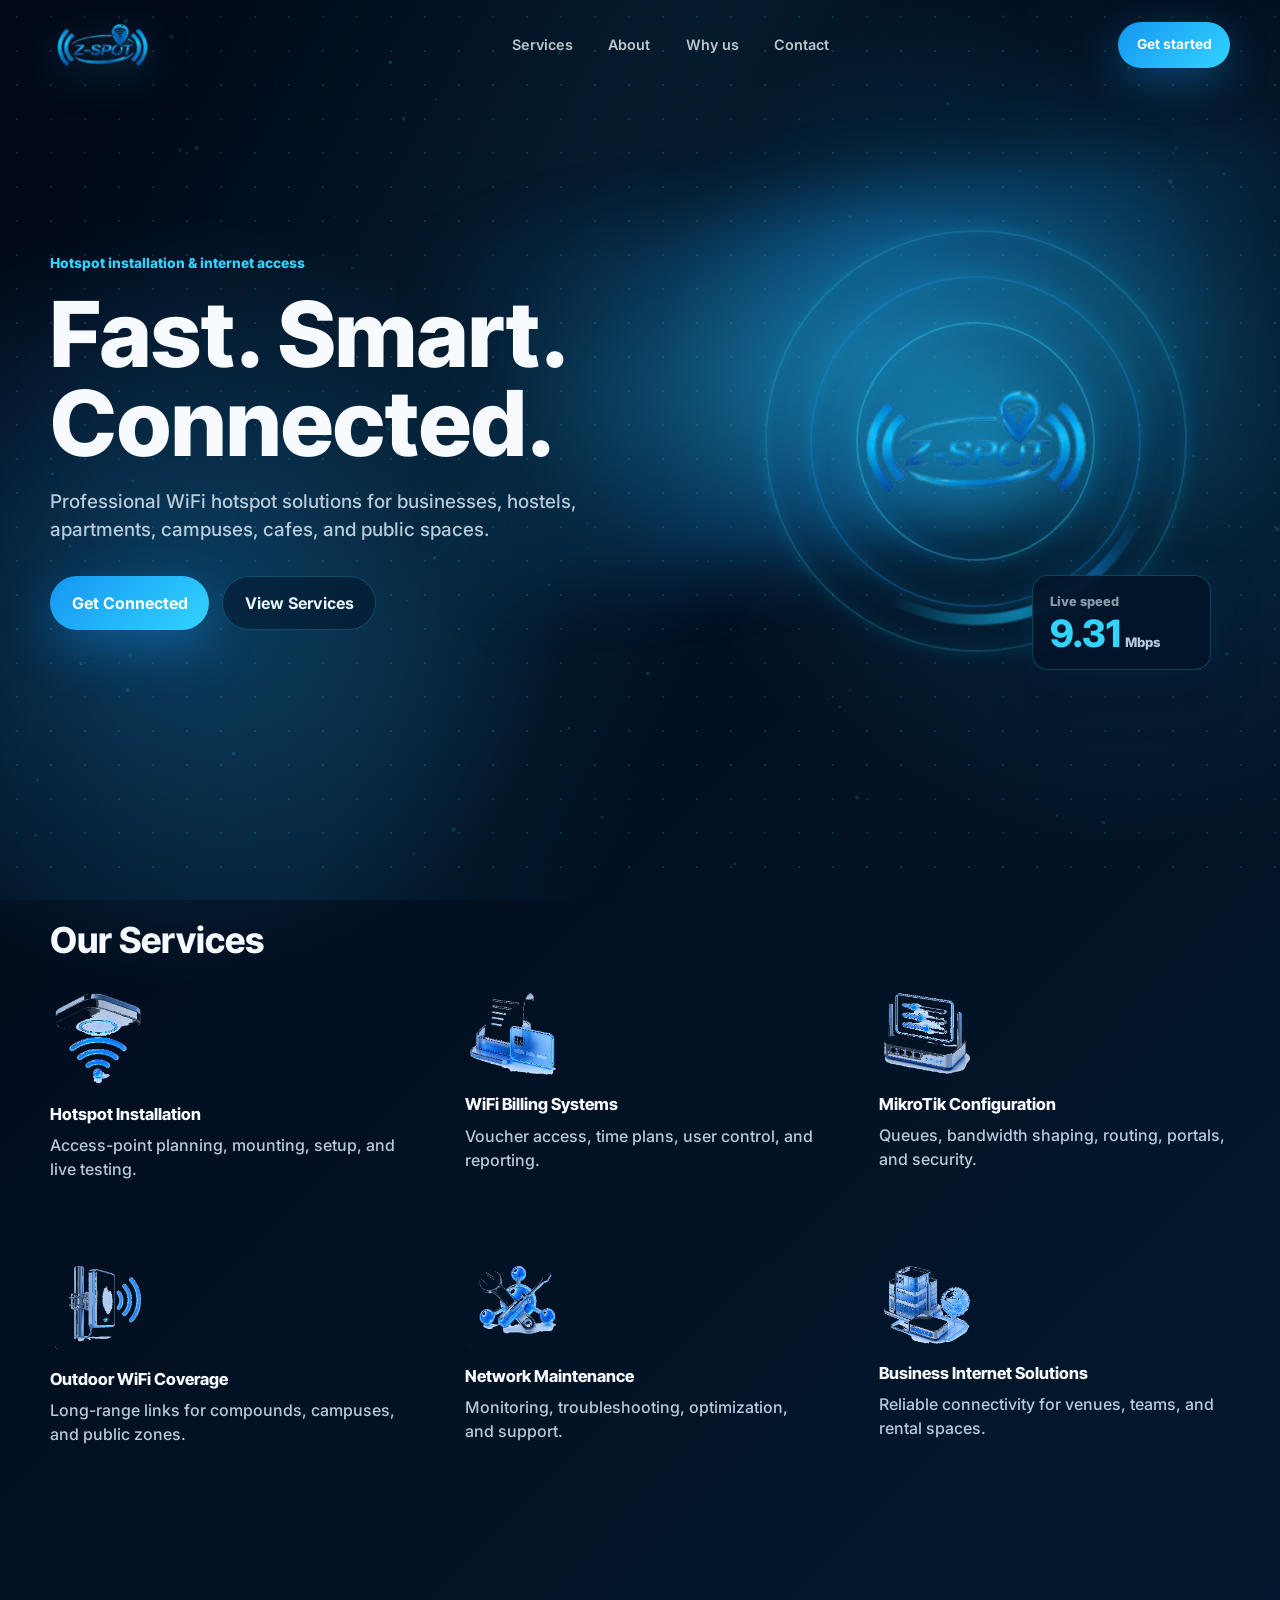
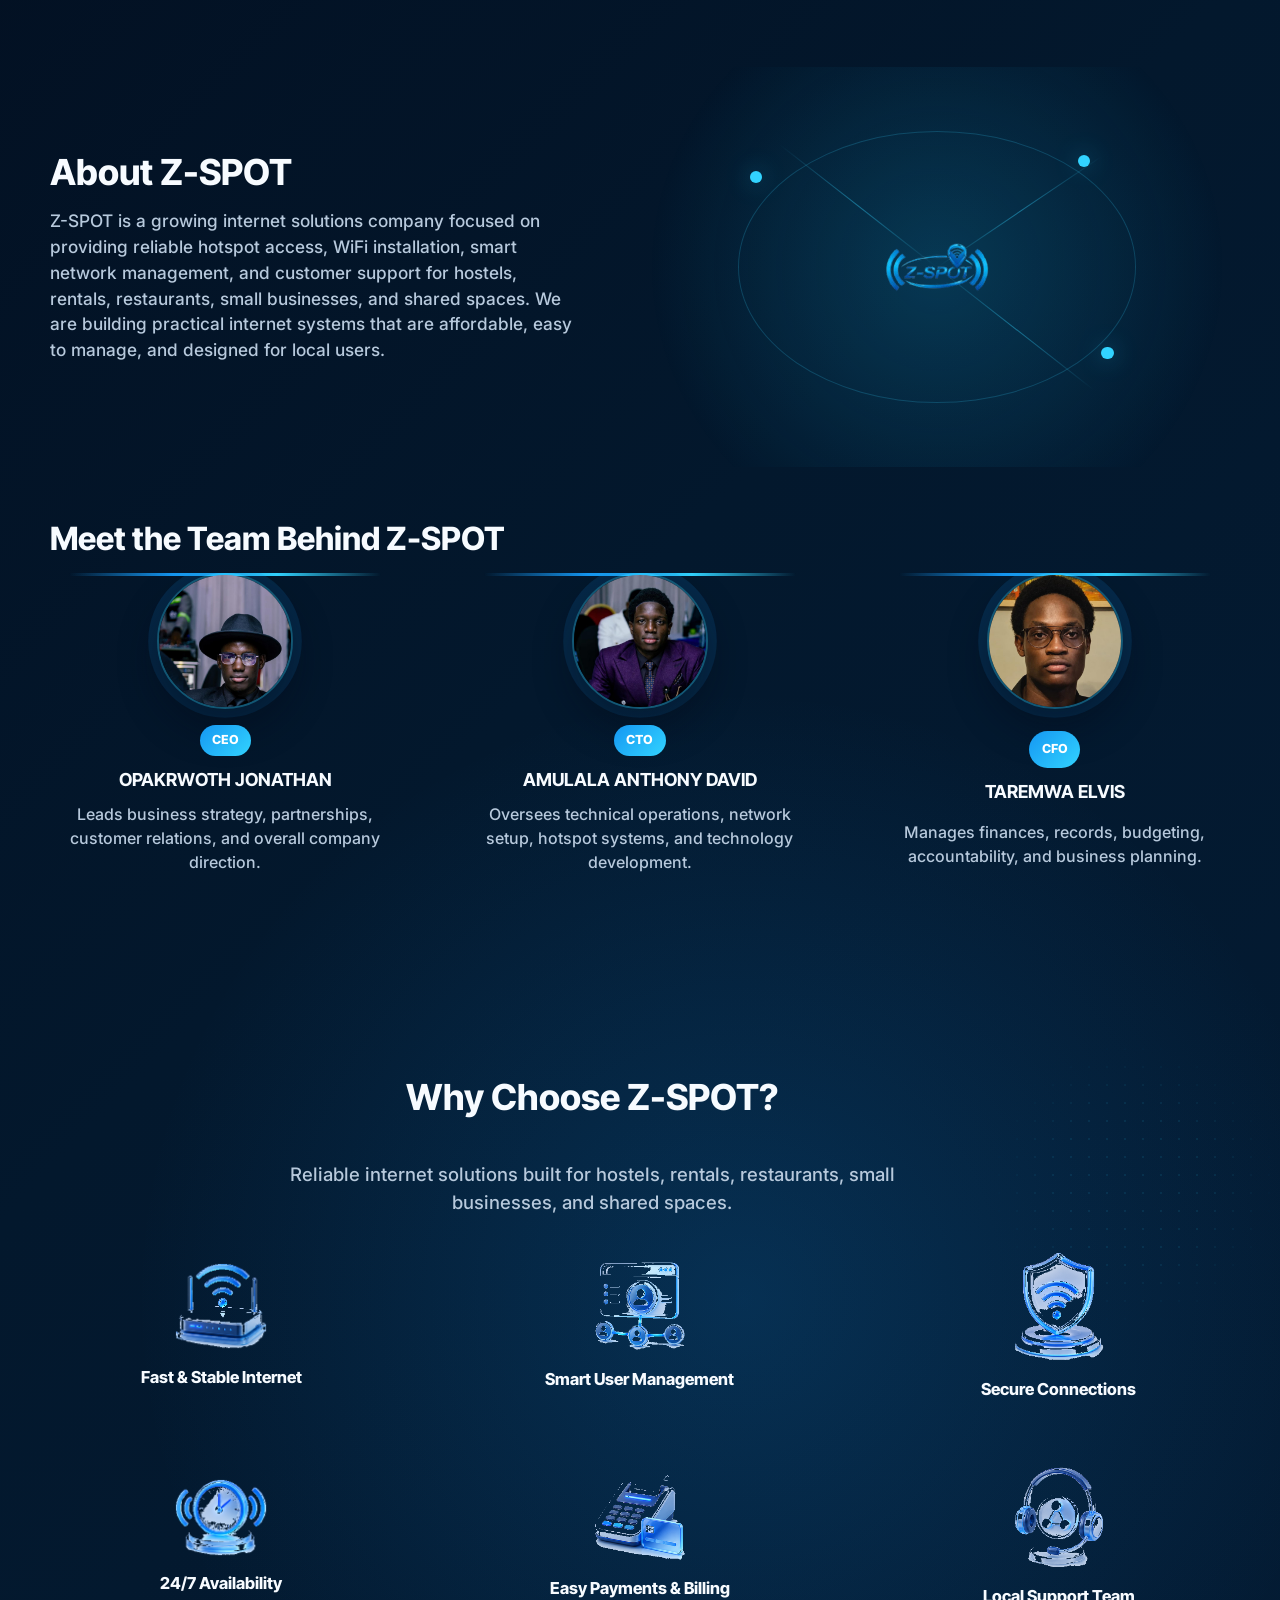
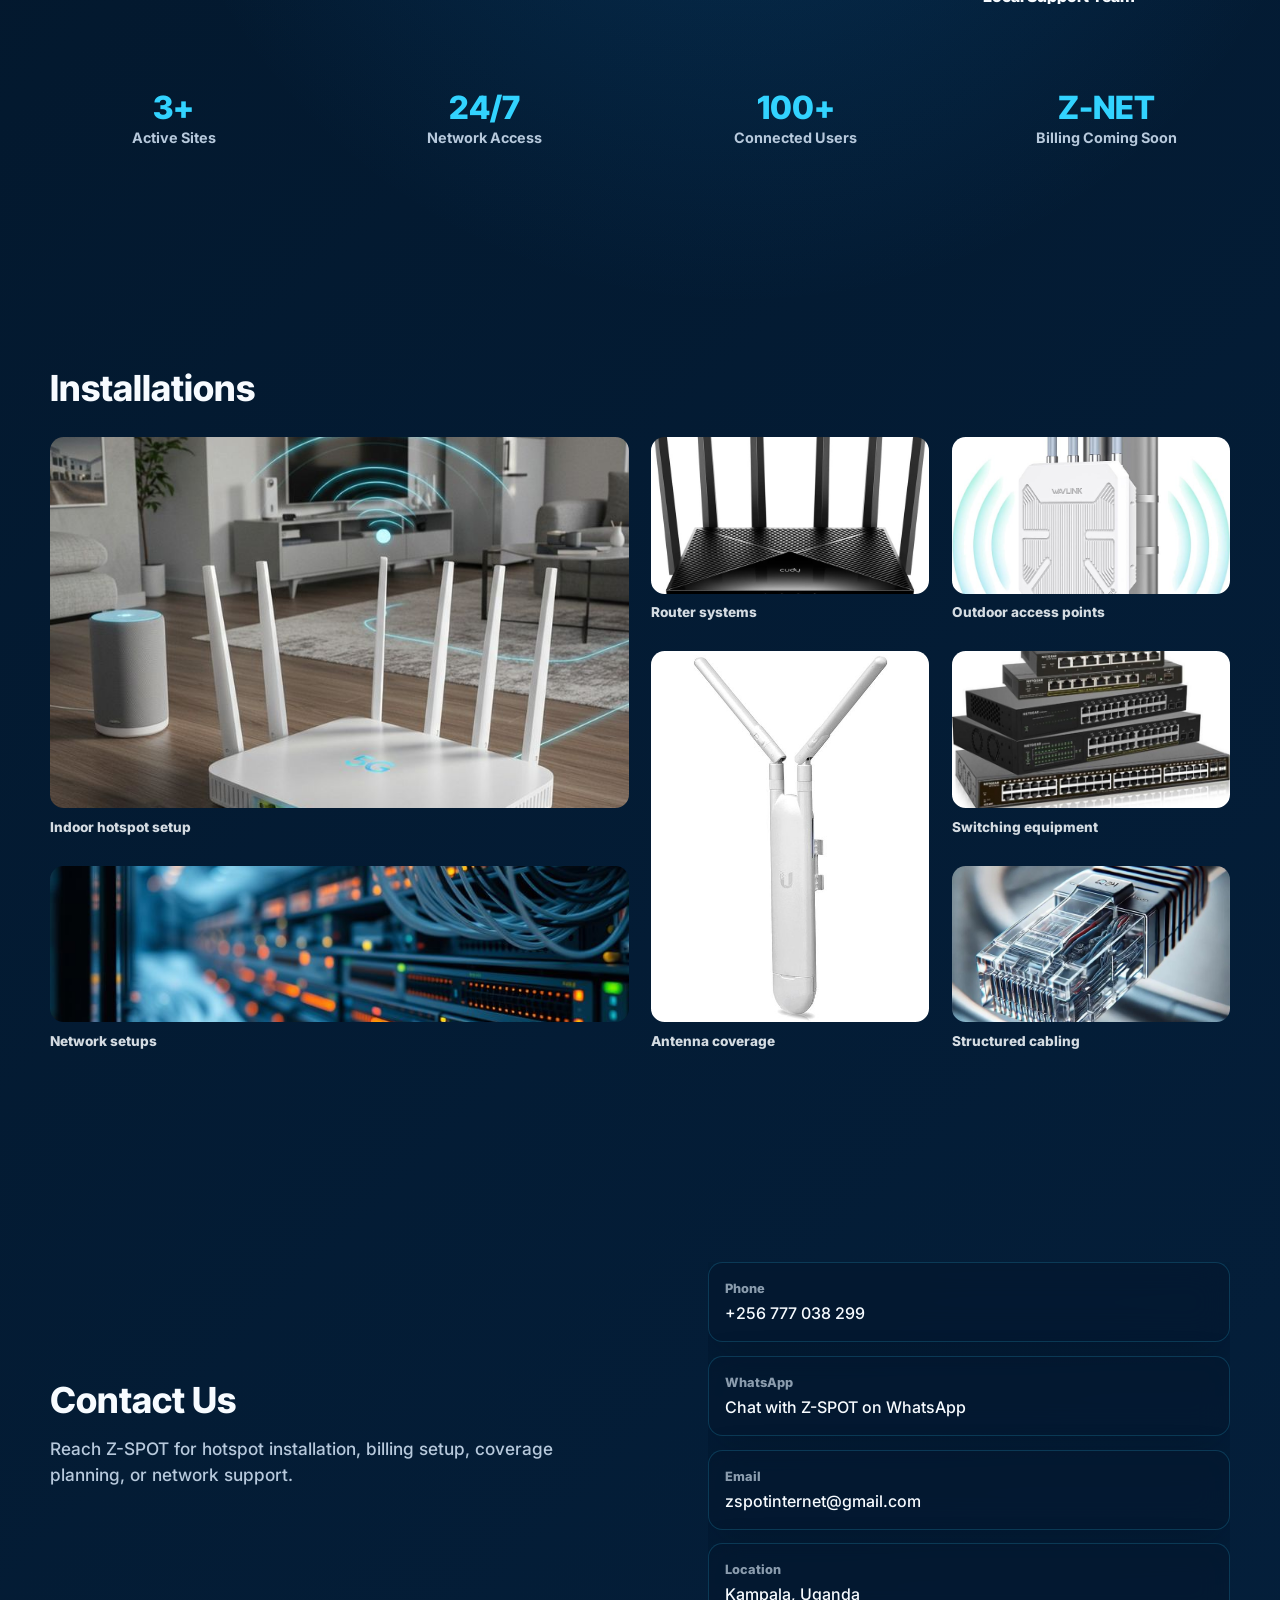
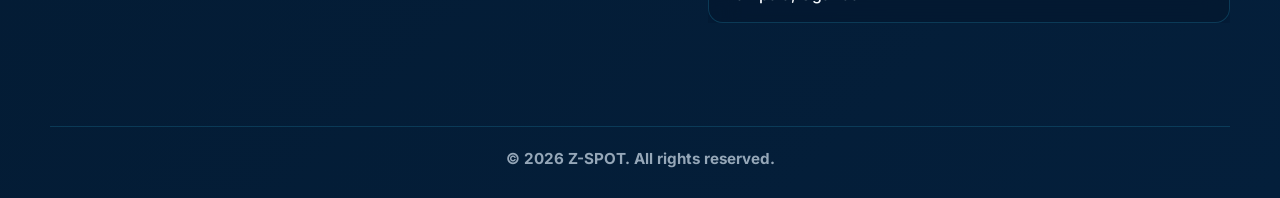
==== index.html @ 15f43d80 "Adjust site to dark blue theme" ====
<!doctype html>
<html lang="en">
  <head>
    <meta charset="utf-8" />
    <meta name="viewport" content="width=device-width, initial-scale=1" />
    <meta
      name="description"
      content="Z-SPOT provides WiFi hotspot installation, MikroTik configuration, internet access management, billing systems, and network support for hostels, rentals, restaurants, businesses, and shared spaces in Kampala, Uganda."
    />
    <meta name="robots" content="index, follow, max-image-preview:large" />
    <meta name="author" content="Z-SPOT" />
    <meta
      name="keywords"
      content="Z-SPOT, ZSpot, WiFi hotspot Uganda, hotspot installation Kampala, MikroTik configuration, WiFi billing systems, business internet Kampala, network maintenance Uganda"
    />
    <meta name="theme-color" content="#03182d" />
    <link rel="canonical" href="https://zspot.tech/" />
    <meta property="og:site_name" content="Z-SPOT" />
    <meta property="og:title" content="Z-SPOT | WiFi Hotspot &amp; Internet Solutions in Uganda" />
    <meta
      property="og:description"
      content="Professional WiFi hotspot installation, billing systems, MikroTik configuration, outdoor coverage, and network support for shared spaces."
    />
    <meta property="og:type" content="website" />
    <meta property="og:url" content="https://zspot.tech/" />
    <meta property="og:image" content="https://zspot.tech/assets/og-image.png" />
    <meta property="og:image:alt" content="Z-SPOT WiFi hotspot and internet solutions" />
    <meta name="twitter:card" content="summary_large_image" />
    <meta name="twitter:title" content="Z-SPOT | WiFi Hotspot &amp; Internet Solutions" />
    <meta
      name="twitter:description"
      content="WiFi hotspot installation, internet access management, MikroTik setup, and network support in Kampala, Uganda."
    />
    <meta name="twitter:image" content="https://zspot.tech/assets/og-image.png" />
    <title>Z-SPOT | WiFi Hotspot Installation &amp; Internet Solutions Uganda</title>
    <link rel="icon" type="image/png" sizes="48x48" href="/assets/favicon-48.png" />
    <link rel="apple-touch-icon" sizes="180x180" href="/assets/apple-touch-icon.png" />
    <link rel="manifest" href="/site.webmanifest" />
    <link rel="preconnect" href="https://fonts.googleapis.com" />
    <link rel="preconnect" href="https://fonts.gstatic.com" crossorigin />
    <link
      href="https://fonts.googleapis.com/css2?family=Inter:wght@400;500;600;700;800&family=Inter+Tight:wght@600;700;800&display=swap"
      rel="stylesheet"
    />
    <link rel="preload" href="assets/zspot-logo-transparent.png" as="image" />
    <link rel="stylesheet" href="styles.css" />
    <script type="application/ld+json">
      {
        "@context": "https://schema.org",
        "@type": "LocalBusiness",
        "@id": "https://zspot.tech/#business",
        "name": "Z-SPOT",
        "alternateName": ["ZSpot", "Z SPOT"],
        "url": "https://zspot.tech/",
        "logo": "https://zspot.tech/assets/icon-512.png",
        "image": "https://zspot.tech/assets/og-image.png",
        "description": "Z-SPOT provides WiFi hotspot installation, MikroTik configuration, internet access management, billing systems, outdoor WiFi coverage, and network support for hostels, rentals, restaurants, small businesses, and shared spaces.",
        "telephone": "+256777038299",
        "email": "zspotinternet@gmail.com",
        "address": {
          "@type": "PostalAddress",
          "addressLocality": "Kampala",
          "addressCountry": "UG"
        },
        "areaServed": {
          "@type": "Country",
          "name": "Uganda"
        },
        "priceRange": "$$",
        "sameAs": [
          "https://wa.me/256777038299"
        ],
        "makesOffer": [
          {
            "@type": "Offer",
            "itemOffered": {
              "@type": "Service",
              "name": "Hotspot Installation"
            }
          },
          {
            "@type": "Offer",
            "itemOffered": {
              "@type": "Service",
              "name": "WiFi Billing Systems"
            }
          },
          {
            "@type": "Offer",
            "itemOffered": {
              "@type": "Service",
              "name": "MikroTik Configuration"
            }
          },
          {
            "@type": "Offer",
            "itemOffered": {
              "@type": "Service",
              "name": "Network Maintenance"
            }
          }
        ]
      }
    </script>
  </head>
  <body>
    <canvas class="particle-field" id="particleField" aria-hidden="true"></canvas>
    <div class="cursor-glow" id="cursorGlow" aria-hidden="true"></div>

    <div class="page-frame">
      <header class="site-header" data-reveal>
        <a class="brand" href="#top" aria-label="Z-SPOT home">
          <img src="assets/zspot-logo-transparent.png" alt="Z-SPOT logo" />
        </a>
        <nav class="nav-links" aria-label="Primary navigation">
          <a href="#services">Services</a>
          <a href="#about">About</a>
          <a href="#coverage">Why us</a>
          <a href="#contact">Contact</a>
        </nav>
        <a class="nav-button" href="#contact">Get started</a>
      </header>

      <main id="top">
        <section class="hero section-shell">
          <div class="hero-copy" data-reveal>
            <p class="eyebrow">Hotspot installation & internet access</p>
            <h1>Fast. Smart. Connected.</h1>
            <p class="hero-subtitle">
              Professional WiFi hotspot solutions for businesses, hostels,
              apartments, campuses, cafes, and public spaces.
            </p>
            <div class="hero-actions" aria-label="Primary calls to action">
              <a class="button button-primary" href="#contact"><span>Get Connected</span></a>
              <a class="button button-ghost" href="#services"><span>View Services</span></a>
            </div>
          </div>

          <div class="hero-visual" data-reveal aria-label="Z-SPOT hotspot dashboard">
            <div class="brand-orb">
              <img src="assets/zspot-logo-transparent.png" alt="" aria-hidden="true" />
              <span class="signal-ring ring-one"></span>
              <span class="signal-ring ring-two"></span>
              <span class="signal-ring ring-three"></span>
            </div>
            <div class="mini-panel signal-panel">
              <span>Live speed</span>
              <strong><span id="liveSpeed">--</span><small> Mbps</small></strong>
            </div>
          </div>
        </section>

        <div class="lower-background">
          <section class="services section-shell" id="services">
            <div class="section-heading" data-reveal>
              <h2>Our Services</h2>
            </div>
            <div class="service-grid">
              <article class="glass-card service-card" data-reveal>
                <img class="service-icon-image" src="assets/service-hotspot-installation-cutout.png" alt="" aria-hidden="true" />
                <h3>Hotspot Installation</h3>
                <p>Access-point planning, mounting, setup, and live testing.</p>
              </article>
              <article class="glass-card service-card" data-reveal>
                <img class="service-icon-image" src="assets/service-wifi-billing-cutout.png" alt="" aria-hidden="true" />
                <h3>WiFi Billing Systems</h3>
                <p>Voucher access, time plans, user control, and reporting.</p>
              </article>
              <article class="glass-card service-card" data-reveal>
                <img class="service-icon-image" src="assets/service-mikrotik-config-cutout.png" alt="" aria-hidden="true" />
                <h3>MikroTik Configuration</h3>
                <p>Queues, bandwidth shaping, routing, portals, and security.</p>
              </article>
              <article class="glass-card service-card" data-reveal>
                <img class="service-icon-image" src="assets/service-outdoor-coverage-cutout.png" alt="" aria-hidden="true" />
                <h3>Outdoor WiFi Coverage</h3>
                <p>Long-range links for compounds, campuses, and public zones.</p>
              </article>
              <article class="glass-card service-card" data-reveal>
                <img class="service-icon-image" src="assets/service-network-maintenance-cutout.png" alt="" aria-hidden="true" />
                <h3>Network Maintenance</h3>
                <p>Monitoring, troubleshooting, optimization, and support.</p>
              </article>
              <article class="glass-card service-card" data-reveal>
                <img class="service-icon-image" src="assets/service-business-internet-cutout.png" alt="" aria-hidden="true" />
                <h3>Business Internet Solutions</h3>
                <p>Reliable connectivity for venues, teams, and rental spaces.</p>
              </article>
            </div>
          </section>

          <section class="about section-shell" id="about">
            <div class="about-story">
              <div class="about-copy" data-reveal>
                <h2>About Z-SPOT</h2>
                <p>
                  Z-SPOT is a growing internet solutions company focused on
                  providing reliable hotspot access, WiFi installation, smart
                  network management, and customer support for hostels, rentals,
                  restaurants, small businesses, and shared spaces. We are
                  building practical internet systems that are affordable, easy
                  to manage, and designed for local users.
                </p>
              </div>
              <div class="about-tech-visual glass-card" data-reveal aria-label="Z-SPOT network visual">
                <span class="about-node node-one"></span>
                <span class="about-node node-two"></span>
                <span class="about-node node-three"></span>
                <span class="about-link link-one"></span>
                <span class="about-link link-two"></span>
                <span class="about-link link-three"></span>
                <div class="about-visual-core">
                  <img src="assets/zspot-logo-transparent.png" alt="" aria-hidden="true" />
                </div>
                <div class="about-signal" aria-hidden="true"></div>
              </div>
            </div>
            <div class="team-block">
              <div class="team-heading" data-reveal>
                <h3>Meet the Team Behind Z-SPOT</h3>
              </div>
              <div class="team-grid">
                <article class="glass-card team-card" data-reveal>
                  <img
                    class="team-photo-image"
                    src="assets/opakrwoth-jonathan-profile.jpg"
                    alt="Opakrwoth Jonathan, CEO of Z-SPOT"
                    loading="lazy"
                  />
                  <span class="role-badge">CEO</span>
                  <h4>OPAKRWOTH JONATHAN</h4>
                  <p>Leads business strategy, partnerships, customer relations, and overall company direction.</p>
                </article>
                <article class="glass-card team-card" data-reveal>
                  <img
                    class="team-photo-image"
                    src="assets/amulala-anthony-david-profile.jpg"
                    alt="Amulala Anthony David, CTO of Z-SPOT"
                    loading="lazy"
                  />
                  <span class="role-badge">CTO</span>
                  <h4>AMULALA ANTHONY DAVID</h4>
                  <p>Oversees technical operations, network setup, hotspot systems, and technology development.</p>
                </article>
                <article class="glass-card team-card" data-reveal>
                  <img
                    class="team-photo-image"
                    src="assets/taremwa-elvis-profile.jpg"
                    alt="Taremwa Elvis, CFO of Z-SPOT"
                    loading="lazy"
                  />
                  <span class="role-badge">CFO</span>
                  <h4>TAREMWA ELVIS</h4>
                  <p>Manages finances, records, budgeting, accountability, and business planning.</p>
                </article>
              </div>
            </div>
          </section>

          <section class="coverage why-section section-shell" id="coverage">
            <div class="section-heading why-heading centered" data-reveal>
              <h2>Why Choose Z-SPOT?</h2>
              <p class="section-subtitle">
                Reliable internet solutions built for hostels, rentals,
                restaurants, small businesses, and shared spaces.
              </p>
            </div>
            <div class="why-grid">
              <article class="glass-card why-card" data-reveal>
                <img class="why-icon-image" src="assets/why-fast-internet-cutout.png" alt="" aria-hidden="true" />
                <h3>Fast &amp; Stable Internet</h3>
              </article>
              <article class="glass-card why-card" data-reveal>
                <img class="why-icon-image" src="assets/why-user-management-cutout.png" alt="" aria-hidden="true" />
                <h3>Smart User Management</h3>
              </article>
              <article class="glass-card why-card" data-reveal>
                <img class="why-icon-image" src="assets/why-secure-connections-cutout.png" alt="" aria-hidden="true" />
                <h3>Secure Connections</h3>
              </article>
              <article class="glass-card why-card" data-reveal>
                <img class="why-icon-image" src="assets/why-availability-cutout.png" alt="" aria-hidden="true" />
                <h3>24/7 Availability</h3>
              </article>
              <article class="glass-card why-card" data-reveal>
                <img class="why-icon-image" src="assets/why-billing-cutout.png" alt="" aria-hidden="true" />
                <h3>Easy Payments &amp; Billing</h3>
              </article>
              <article class="glass-card why-card" data-reveal>
                <img class="why-icon-image" src="assets/why-local-support-cutout.png" alt="" aria-hidden="true" />
                <h3>Local Support Team</h3>
              </article>
            </div>
            <div class="why-stats glass-card" data-reveal>
              <div class="why-stat">
                <strong>3+</strong>
                <span>Active Sites</span>
              </div>
              <div class="why-stat">
                <strong>24/7</strong>
                <span>Network Access</span>
              </div>
              <div class="why-stat">
                <strong>100+</strong>
                <span>Connected Users</span>
              </div>
              <div class="why-stat">
                <strong>Z-NET</strong>
                <span>Billing Coming Soon</span>
              </div>
            </div>
          </section>

          <section class="gallery section-shell" id="installations">
            <div class="section-heading" data-reveal>
              <h2>Installations</h2>
            </div>
            <div class="installations-collage">
              <figure class="install-card install-large" data-reveal>
                <img src="assets/1000465133.jpg" alt="Indoor router and access point installation setup" loading="lazy" />
                <figcaption>Indoor hotspot setup</figcaption>
              </figure>
              <figure class="install-card" data-reveal>
                <img src="assets/1000465134.jpg" alt="Wireless router for hotspot network service" loading="lazy" />
                <figcaption>Router systems</figcaption>
              </figure>
              <figure class="install-card" data-reveal>
                <img src="assets/1000465135.jpg" alt="Outdoor access point for wide WiFi coverage" loading="lazy" />
                <figcaption>Outdoor access points</figcaption>
              </figure>
              <figure class="install-card install-tall" data-reveal>
                <img src="assets/1000465136.jpg" alt="Pole mounted outdoor WiFi antenna installation" loading="lazy" />
                <figcaption>Antenna coverage</figcaption>
              </figure>
              <figure class="install-card" data-reveal>
                <img src="assets/1000465137.jpg" alt="Network switches for business internet installation" loading="lazy" />
                <figcaption>Switching equipment</figcaption>
              </figure>
              <figure class="install-card install-wide" data-reveal>
                <img src="assets/1000465138.jpg" alt="Network rack cabling for internet management setup" loading="lazy" />
                <figcaption>Network setups</figcaption>
              </figure>
              <figure class="install-card" data-reveal>
                <img src="assets/1000465139.jpg" alt="Ethernet cable connection for structured network setup" loading="lazy" />
                <figcaption>Structured cabling</figcaption>
              </figure>
            </div>
          </section>

          <section class="contact section-shell" id="contact">
            <div class="contact-copy" data-reveal>
              <h2>Contact Us</h2>
              <p>Reach Z-SPOT for hotspot installation, billing setup, coverage planning, or network support.</p>
            </div>
            <address class="contact-card glass-card" data-reveal>
              <a href="tel:+256777038299">
                <span>Phone</span>
                +256 777 038 299
              </a>
              <a
                href="https://wa.me/256777038299?text=Hello%20Z-SPOT%2C%20I%20would%20like%20to%20inquire%20about%20your%20WiFi%20hotspot%20services."
                target="_blank"
                rel="noopener"
              >
                <span>WhatsApp</span>
                Chat with Z-SPOT on WhatsApp
              </a>
              <a href="mailto:zspotinternet@gmail.com?subject=Z-SPOT%20WiFi%20Hotspot%20Inquiry">
                <span>Email</span>
                zspotinternet@gmail.com
              </a>
              <a
                href="https://www.google.com/maps/search/?api=1&query=Kampala%2C%20Uganda"
                target="_blank"
                rel="noopener"
              >
                <span>Location</span>
                Kampala, Uganda
              </a>
            </address>
          </section>
        </div>
      </main>

      <footer class="site-footer">
        <p>© 2026 Z-SPOT. All rights reserved.</p>
      </footer>
    </div>

    <script src="script.js"></script>
  </body>
</html>
---- styles.css ----
:root {
  color-scheme: dark;
  --bg: #03182d;
  --surface: rgba(5, 31, 58, 0.72);
  --surface-soft: rgba(8, 44, 78, 0.72);
  --line: rgba(84, 194, 255, 0.18);
  --line-bright: rgba(24, 189, 242, 0.46);
  --blue: #1597f2;
  --cyan: #32d3ff;
  --text: #f7fbff;
  --muted: #b7c9dc;
  --shadow: 0 28px 80px rgba(0, 13, 31, 0.42);
  --max: 1180px;
}

* {
  box-sizing: border-box;
}

html {
  scroll-behavior: smooth;
}

body {
  margin: 0;
  min-height: 100vh;
  overflow-x: hidden;
  background:
    radial-gradient(circle at 14% 12%, rgba(34, 172, 255, 0.28), transparent 24rem),
    radial-gradient(circle at 86% 8%, rgba(36, 211, 255, 0.14), transparent 28rem),
    radial-gradient(circle at 58% 58%, rgba(21, 151, 242, 0.18), transparent 38rem),
    linear-gradient(135deg, #020817 0%, #03182d 45%, #041f3b 100%);
  color: var(--text);
  font-family:
    "Inter", "Segoe UI", "Helvetica Neue", Arial, system-ui, sans-serif;
  line-height: 1.5;
  font-weight: 400;
}

body::after {
  content: "";
  position: fixed;
  inset: 0;
  z-index: -3;
  pointer-events: none;
  background:
    linear-gradient(115deg, transparent 8%, rgba(50, 211, 255, 0.09) 42%, transparent 62%),
    radial-gradient(circle at 74% 32%, rgba(20, 174, 240, 0.12), transparent 18rem),
    radial-gradient(rgba(50, 211, 255, 0.16) 1px, transparent 1px);
  background-size: auto, auto, 34px 34px;
  opacity: 0.88;
}

a {
  color: inherit;
  text-decoration: none;
}

img {
  display: block;
  max-width: 100%;
}

.particle-field,
.cursor-glow {
  position: fixed;
  inset: 0;
  pointer-events: none;
}

.particle-field {
  z-index: -2;
  opacity: 0.28;
}

.cursor-glow {
  width: 18rem;
  height: 18rem;
  border-radius: 999px;
  background:
    radial-gradient(circle, rgba(50, 211, 255, 0.22), transparent 58%),
    conic-gradient(from 20deg, transparent 0 18%, rgba(21, 151, 242, 0.32), transparent 34% 100%);
  filter: blur(5px);
  opacity: 0;
  translate: -50% -50%;
  transition: opacity 0.25s ease;
  z-index: -1;
}

.cursor-glow::before,
.cursor-glow::after {
  content: "";
  position: absolute;
  inset: 22%;
  border: 1px solid rgba(50, 211, 255, 0.26);
  border-radius: 50%;
  animation: cursorSignal 2.4s ease-in-out infinite;
}

.cursor-glow::after {
  inset: 36%;
  border-color: rgba(24, 189, 242, 0.34);
  animation-delay: 0.5s;
}

.page-frame {
  width: 100%;
  margin: 0;
  overflow: hidden;
  border: 0;
  border-radius: 0;
  background: transparent;
  box-shadow: none;
  backdrop-filter: none;
}

.site-header,
.section-shell,
.site-footer {
  width: min(calc(100% - 4rem), var(--max));
  margin-inline: auto;
}

.site-header {
  display: grid;
  grid-template-columns: auto 1fr auto;
  align-items: center;
  gap: 1.5rem;
  padding: 1rem 0;
}

.brand {
  display: inline-flex;
  align-items: center;
  min-height: auto;
  padding: 0;
  background: transparent;
  border: 0;
  box-shadow: none;
}

.brand img {
  width: 10.8rem;
  height: 3.6rem;
  object-fit: contain;
  object-position: left center;
  filter: drop-shadow(0 10px 22px rgba(50, 211, 255, 0.34));
}

.nav-links {
  display: flex;
  justify-content: center;
  gap: clamp(1rem, 3vw, 2.2rem);
}

.nav-links a {
  color: rgba(247, 251, 255, 0.76);
  font-size: 0.9rem;
  font-weight: 600;
  transition: color 0.25s ease;
}

.nav-links a:hover {
  color: var(--cyan);
}

.nav-button,
.button {
  border: 0;
  border-radius: 999px;
  font-weight: 700;
  letter-spacing: 0;
}

.nav-button {
  padding: 0.78rem 1.15rem;
  background: linear-gradient(135deg, var(--blue), var(--cyan));
  color: #fff;
  font-size: 0.86rem;
  box-shadow: 0 14px 40px rgba(21, 151, 242, 0.34);
}

.section-shell {
  padding: clamp(4.25rem, 8vw, 7rem) 0;
}

.services,
.about,
.why-section,
.gallery,
.contact {
  scroll-margin-top: 2rem;
}

.hero {
  position: relative;
  display: grid;
  min-height: 81vh;
  align-items: center;
  gap: clamp(2rem, 5vw, 4rem);
  grid-template-columns: minmax(0, 0.98fr) minmax(21rem, 0.82fr);
  padding-top: clamp(3.5rem, 6vw, 5.5rem);
}

.hero::before {
  content: "";
  position: absolute;
  inset: 14% -4rem auto 34%;
  height: 22rem;
  pointer-events: none;
  background:
    radial-gradient(ellipse at center, rgba(50, 211, 255, 0.34), transparent 65%),
    linear-gradient(100deg, transparent, rgba(21, 151, 242, 0.36), transparent);
  filter: blur(34px);
  transform: rotate(-8deg);
  z-index: -1;
}

.eyebrow {
  margin: 0 0 1rem;
  color: var(--cyan);
  font-size: 0.86rem;
  font-weight: 800;
}

h1,
h2,
h3,
p {
  margin-top: 0;
}

h1,
h2,
h3 {
  font-family:
    "Inter Tight", "Inter", "Segoe UI", "Helvetica Neue", Arial, system-ui,
    sans-serif;
  letter-spacing: 0;
  line-height: 0.98;
}

h1 {
  max-width: 10.6ch;
  margin-bottom: 1.25rem;
  font-size: clamp(3.4rem, 7.1vw, 6.35rem);
  font-weight: 800;
  color: var(--text);
}

h2 {
  max-width: 18ch;
  margin-bottom: 1rem;
  font-size: clamp(1.8rem, 3.2vw, 2.8rem);
  font-weight: 750;
  color: var(--text);
}

h3 {
  margin-bottom: 0.68rem;
  font-size: 1.03rem;
  font-weight: 750;
}

.hero-subtitle,
.about-copy p,
.contact-copy p,
.service-card p {
  color: var(--muted);
}

.hero-subtitle {
  max-width: 37rem;
  margin-bottom: 2rem;
  color: rgba(225, 239, 251, 0.82);
  font-size: clamp(1rem, 1.6vw, 1.18rem);
  font-weight: 500;
}

.hero-actions {
  display: flex;
  flex-wrap: wrap;
  gap: 0.8rem;
}

.button {
  position: relative;
  display: inline-flex;
  min-height: 3.1rem;
  align-items: center;
  justify-content: center;
  overflow: hidden;
  padding: 0.86rem 1.35rem;
  transition: transform 0.25s ease, box-shadow 0.25s ease;
}

.button-primary {
  background: linear-gradient(135deg, var(--blue), var(--cyan));
  color: #fff;
  box-shadow: 0 18px 48px rgba(21, 151, 242, 0.36);
}

.button-ghost {
  border: 1px solid rgba(50, 211, 255, 0.24);
  background: rgba(4, 24, 46, 0.58);
  color: #e9f7ff;
  backdrop-filter: blur(14px);
}

.button:hover,
.install-card:hover {
  transform: translateY(-3px);
}

.glass-card {
  position: relative;
  overflow: hidden;
  border: 0;
  border-radius: 0;
  background: transparent;
  box-shadow: none;
  backdrop-filter: none;
  transition: transform 0.25s ease, border-color 0.25s ease, box-shadow 0.25s ease;
}

.glass-card::before {
  content: none;
}

.glass-card > * {
  position: relative;
  z-index: 1;
}

.glass-card:hover {
  border-color: transparent;
  box-shadow: none;
}

.hero-visual {
  min-height: 31rem;
  display: grid;
  place-items: center;
  background: transparent;
}

.brand-orb {
  position: relative;
  display: grid;
  width: min(22rem, 78vw);
  aspect-ratio: 1;
  place-items: center;
}

.brand-orb::before,
.brand-orb::after {
  content: "";
  position: absolute;
  border-radius: 50%;
  pointer-events: none;
}

.brand-orb::before {
  inset: -4%;
  background: conic-gradient(
    from 0deg,
    transparent 0 32%,
    rgba(21, 151, 242, 0.78) 40%,
    rgba(24, 189, 242, 0.92) 46%,
    transparent 58% 100%
  );
  filter: blur(1px);
  opacity: 0.7;
  animation: orbitSweep 4.2s linear infinite;
  mask: radial-gradient(circle, transparent 0 64%, #000 65% 68%, transparent 69%);
}

.brand-orb::after {
  inset: 22%;
  background: radial-gradient(circle, rgba(24, 189, 242, 0.28), transparent 70%);
  animation: centerGlow 2.4s ease-in-out infinite;
}

.brand-orb img {
  width: 16rem;
  filter: drop-shadow(0 18px 32px rgba(50, 211, 255, 0.32));
  animation: logoBreathe 3s ease-in-out infinite;
}

.signal-ring {
  position: absolute;
  inset: 16%;
  border: 2px solid rgba(50, 211, 255, 0.34);
  border-radius: 50%;
  box-shadow:
    0 0 18px rgba(24, 189, 242, 0.18),
    inset 0 0 18px rgba(24, 189, 242, 0.12);
  animation: signalRipple 2.7s ease-in-out infinite;
}

.ring-two {
  inset: 3%;
  border-color: rgba(21, 151, 242, 0.3);
  animation-delay: 0.45s;
}

.ring-three {
  inset: -10%;
  border-color: rgba(50, 211, 255, 0.2);
  animation-delay: 0.9s;
}

.mini-panel {
  position: absolute;
  display: grid;
  gap: 0.28rem;
  min-width: 10.2rem;
  border: 1px solid rgba(50, 211, 255, 0.24);
  border-radius: 1rem;
  padding: 1rem 1.08rem;
  background: rgba(3, 20, 39, 0.84);
  box-shadow: 0 18px 48px rgba(0, 8, 22, 0.34), 0 0 36px rgba(21, 151, 242, 0.14);
  backdrop-filter: blur(18px);
}

.mini-panel span,
.contact-card span,
.install-card figcaption {
  color: rgba(225, 239, 251, 0.62);
  font-size: 0.8rem;
  font-style: normal;
  font-weight: 800;
}

.mini-panel strong {
  display: flex;
  align-items: baseline;
  gap: 0.24rem;
  font-size: 2.35rem;
  line-height: 1;
  color: var(--cyan);
  font-weight: 800;
}

.mini-panel strong span {
  color: inherit;
  font-size: inherit;
  font-weight: inherit;
}

.mini-panel small {
  color: var(--muted);
  font-size: 0.82rem;
  font-weight: 800;
}

.signal-panel {
  min-width: 11.2rem;
}

.signal-panel {
  right: 1.2rem;
  bottom: 1.2rem;
}

.section-heading {
  display: flex;
  align-items: center;
  justify-content: space-between;
  gap: 2rem;
  margin-bottom: 1.8rem;
}

.section-heading.centered {
  display: grid;
  place-items: center;
  text-align: center;
}

.section-heading h2 {
  margin-bottom: 0;
}

.section-heading h2,
.about-copy h2,
.contact-copy h2 {
  font-size: clamp(1.65rem, 2.8vw, 2.35rem);
  line-height: 1.08;
}

.service-card h3,
.team-card h4,
.why-card h3,
.install-card figcaption {
  color: var(--text);
}

.lower-background {
  position: relative;
  isolation: isolate;
  overflow: hidden;
  margin-inline: calc((100% - 100vw) / 2);
  padding-inline: calc((100vw - 100%) / 2);
  background: transparent;
}

.services,
.about,
.why-section,
.gallery,
.contact {
  position: relative;
  isolation: isolate;
}

.service-grid {
  display: grid;
  gap: clamp(2.25rem, 5vw, 4rem) clamp(2rem, 5vw, 4.5rem);
}

.service-grid {
  grid-template-columns: repeat(3, minmax(0, 1fr));
}

.service-card {
  display: grid;
  min-height: 0;
  align-content: start;
  padding: 0;
  background: transparent;
}

.service-card p,
.about-copy p,
.contact-copy p,
.contact-card a,
.contact-card p {
  font-weight: 500;
}

.service-icon-image {
  width: 6rem;
  height: auto;
  object-fit: contain;
  margin-bottom: 1.05rem;
  border: 0;
  border-radius: 0;
  background: transparent;
  box-shadow: none;
}

.contact {
  display: grid;
  align-items: center;
  gap: clamp(2rem, 5vw, 4rem);
  grid-template-columns: 0.88fr 1.12fr;
}

.about {
  display: grid;
  gap: clamp(2rem, 5vw, 3.5rem);
}

.about-story {
  display: grid;
  align-items: center;
  gap: clamp(2rem, 5vw, 4rem);
  grid-template-columns: minmax(0, 0.95fr) minmax(22rem, 1.05fr);
}

.about-copy p,
.contact-copy p {
  max-width: 35rem;
  font-size: 1.08rem;
}

.about-copy p {
  max-width: 44rem;
}

.about-tech-visual {
  min-height: 25rem;
  background:
    radial-gradient(circle at 50% 50%, rgba(24, 189, 242, 0.2), transparent 18rem);
}

.about-visual-core,
.about-node {
  position: absolute;
  border-radius: 50%;
}

.about-visual-core {
  left: 50%;
  top: 50%;
  display: grid;
  width: 8.8rem;
  aspect-ratio: 1;
  place-items: center;
  border: 0;
  background: transparent;
  box-shadow: none;
  transform: translate(-50%, -50%);
}

.about-visual-core img {
  width: 7.4rem;
}

.about-node {
  width: 0.78rem;
  aspect-ratio: 1;
  background: var(--cyan);
  box-shadow: 0 0 24px rgba(50, 211, 255, 0.42);
  animation: nodePulse 3.2s ease-in-out infinite;
}

.node-one {
  left: 18%;
  top: 26%;
}

.node-two {
  left: 74%;
  top: 22%;
  animation-delay: 0.35s;
}

.node-three {
  left: 78%;
  top: 70%;
  animation-delay: 0.7s;
}

.about-link {
  position: absolute;
  left: 50%;
  top: 50%;
  height: 1px;
  width: 34%;
  background: linear-gradient(90deg, transparent, rgba(50, 211, 255, 0.42), transparent);
  transform-origin: left center;
}

.link-one {
  rotate: 218deg;
}

.link-two {
  rotate: 326deg;
}

.link-three {
  rotate: 38deg;
}

.about-signal {
  position: absolute;
  inset: 16%;
  border: 1px solid rgba(50, 211, 255, 0.2);
  border-radius: 50%;
  animation: signalRipple 3.4s ease-in-out infinite;
}

.team-block {
  display: grid;
  gap: 1.2rem;
}

.team-heading h3 {
  margin: 0;
  color: var(--text);
  font-size: clamp(1.35rem, 2.5vw, 2rem);
}

.team-grid {
  display: grid;
  gap: clamp(2rem, 5vw, 4rem);
  grid-template-columns: repeat(3, minmax(0, 1fr));
}

.team-card {
  display: grid;
  justify-items: center;
  text-align: center;
  min-height: 0;
  padding: 0;
  background: transparent;
}

.team-card::after {
  content: "";
  position: absolute;
  left: 1.2rem;
  right: 1.2rem;
  top: 0;
  height: 3px;
  border-radius: 999px;
  background: linear-gradient(90deg, transparent, var(--blue), var(--cyan), transparent);
}

.team-card:hover {
  transform: translateY(-3px);
}

.team-photo-placeholder {
  display: grid;
  width: 8.5rem;
  aspect-ratio: 1;
  place-items: center;
  margin-bottom: 1rem;
  border: 1px dashed rgba(50, 211, 255, 0.3);
  border-radius: 50%;
  background: radial-gradient(circle at 50% 32%, rgba(24, 189, 242, 0.18), transparent 58%);
  color: var(--muted);
  box-shadow: none;
}

.team-photo-image {
  width: 8.5rem;
  aspect-ratio: 1;
  margin-bottom: 1rem;
  border: 2px solid rgba(50, 211, 255, 0.34);
  border-radius: 50%;
  object-fit: cover;
  object-position: center;
  box-shadow:
    0 18px 38px rgba(0, 9, 23, 0.44),
    0 0 0 0.55rem rgba(21, 151, 242, 0.14);
}

.team-photo-placeholder span {
  max-width: 5.8rem;
  color: rgba(225, 239, 251, 0.68);
  font-size: 0.78rem;
  font-weight: 800;
}

.role-badge {
  display: inline-flex;
  align-items: center;
  justify-content: center;
  min-width: 3.2rem;
  margin-bottom: 0.85rem;
  border-radius: 999px;
  padding: 0.38rem 0.7rem;
  background: linear-gradient(135deg, var(--blue), var(--cyan));
  color: #fff;
  font-size: 0.78rem;
  font-weight: 800;
}

.team-card h4 {
  margin: 0 0 0.75rem;
  color: var(--text);
  font-family:
    "Inter Tight", "Inter", "Segoe UI", "Helvetica Neue", Arial, system-ui,
    sans-serif;
  font-size: 1.12rem;
  line-height: 1.1;
}

.team-card p {
  margin: 0;
  color: var(--muted);
  font-weight: 500;
}

.why-section {
  position: relative;
}

.why-section::before {
  content: "";
  position: absolute;
  inset: 4rem -3rem auto auto;
  width: 18rem;
  height: 18rem;
  pointer-events: none;
  background-image: radial-gradient(rgba(50, 211, 255, 0.18) 1px, transparent 1px);
  background-size: 18px 18px;
  opacity: 0.5;
  mask-image: radial-gradient(circle, #000 0 38%, transparent 72%);
}

.why-heading {
  max-width: 48rem;
  margin-inline: auto;
}

.section-subtitle {
  max-width: 42rem;
  margin: 0.75rem auto 0;
  color: var(--muted);
  font-size: clamp(1rem, 1.7vw, 1.16rem);
  font-weight: 500;
}

.why-grid {
  position: relative;
  display: grid;
  gap: clamp(2.25rem, 5vw, 5rem) clamp(2rem, 6vw, 5rem);
  grid-template-columns: repeat(3, minmax(0, 1fr));
}

.why-card {
  display: grid;
  min-height: 0;
  align-content: center;
  justify-items: center;
  text-align: center;
  padding: 0;
  background: transparent;
}

.why-card:hover {
  transform: translateY(-3px);
}

.why-icon-image {
  width: 6.4rem;
  height: auto;
  object-fit: contain;
  margin-bottom: 0.9rem;
  border: 0;
  border-radius: 0;
  background: transparent;
  box-shadow: none;
}

.why-card h3 {
  max-width: 14rem;
  margin-bottom: 0;
  color: var(--text);
}

.why-stats {
  display: grid;
  gap: clamp(1.5rem, 5vw, 4rem);
  grid-template-columns: repeat(4, minmax(0, 1fr));
  margin-top: clamp(2.6rem, 6vw, 4.5rem);
  padding: 0;
  background: transparent;
}

.why-stat {
  display: grid;
  gap: 0.22rem;
  min-height: 5.5rem;
  align-content: center;
  justify-items: center;
  text-align: center;
  border-radius: 0;
  padding: 0;
  background: transparent;
  box-shadow: none;
}

.why-stat strong {
  color: var(--cyan);
  font-family:
    "Inter Tight", "Inter", "Segoe UI", "Helvetica Neue", Arial, system-ui,
    sans-serif;
  font-size: clamp(1.35rem, 3vw, 2rem);
  font-weight: 800;
  line-height: 1;
}

.why-stat span {
  color: var(--muted);
  font-size: 0.9rem;
  font-weight: 700;
}

.installations-collage {
  display: grid;
  grid-auto-flow: dense;
  grid-auto-rows: 12rem;
  gap: clamp(1rem, 2vw, 1.4rem);
  grid-template-columns: repeat(12, minmax(0, 1fr));
}

.install-card {
  position: relative;
  grid-column: span 3;
  overflow: hidden;
  margin: 0;
  border: 0;
  border-radius: 0;
  background: transparent;
  box-shadow: none;
  transition: transform 0.25s ease, box-shadow 0.25s ease, border-color 0.25s ease;
}

.install-card:hover {
  border-color: transparent;
  box-shadow: none;
  transform: translateY(-3px);
}

.install-large {
  grid-column: span 6;
  grid-row: span 2;
}

.install-wide {
  grid-column: span 6;
}

.install-tall {
  grid-row: span 2;
}

.install-card img {
  width: 100%;
  height: calc(100% - 2.2rem);
  object-fit: cover;
  border-radius: 0.85rem;
  transition: transform 0.45s ease, filter 0.45s ease;
}

.install-card:hover img {
  filter: saturate(1.08) contrast(1.02);
  transform: scale(1.045);
}

.install-card::after {
  content: none;
}

.install-card figcaption {
  position: static;
  z-index: 1;
  border: 0;
  border-radius: 0;
  padding: 0.55rem 0 0;
  background: transparent;
  color: rgba(247, 251, 255, 0.86);
  font-size: 0.85rem;
  font-weight: 800;
  backdrop-filter: none;
}

.contact {
  grid-template-columns: 1fr 0.88fr;
}

.contact-card {
  display: grid;
  gap: 0.85rem;
  padding: 0;
  font-style: normal;
}

.contact-card a,
.contact-card p {
  display: grid;
  gap: 0.18rem;
  margin: 0;
  border: 1px solid rgba(50, 211, 255, 0.18);
  border-radius: 0.9rem;
  padding: 1rem;
  background: rgba(4, 24, 46, 0.66);
  box-shadow: 0 16px 42px rgba(0, 8, 22, 0.24);
  backdrop-filter: blur(16px);
  transition: border-color 0.2s ease, box-shadow 0.2s ease, transform 0.2s ease;
}

.contact-card a:hover {
  border-color: rgba(50, 211, 255, 0.34);
  box-shadow: 0 22px 58px rgba(0, 8, 22, 0.34), 0 0 30px rgba(21, 151, 242, 0.12);
  transform: translateY(-2px);
}

.site-footer {
  display: flex;
  align-items: center;
  justify-content: center;
  border-top: 1px solid rgba(50, 211, 255, 0.16);
  padding: 1.35rem 0 1.7rem;
  color: var(--muted);
  text-align: center;
}

.site-footer p {
  margin: 0;
  color: rgba(225, 239, 251, 0.66);
  font-size: 0.95rem;
  font-weight: 700;
}

[data-reveal] {
  opacity: 0;
  transform: translateY(18px);
  transition: opacity 0.75s ease, transform 0.75s ease;
}

[data-reveal].is-visible {
  opacity: 1;
  transform: translateY(0);
}

@keyframes orbitSweep {
  to {
    transform: rotate(1turn);
  }
}

@keyframes cursorSignal {
  0%,
  100% {
    opacity: 0.25;
    transform: scale(0.78);
  }
  50% {
    opacity: 0.9;
    transform: scale(1.35);
  }
}

@keyframes centerGlow {
  0%,
  100% {
    opacity: 0.35;
    transform: scale(0.92);
  }
  50% {
    opacity: 0.9;
    transform: scale(1.12);
  }
}

@keyframes logoBreathe {
  0%,
  100% {
    transform: scale(1);
  }
  50% {
    transform: scale(1.035);
  }
}

@keyframes signalRipple {
  0%,
  100% {
    opacity: 0.34;
    transform: scale(0.95);
  }
  50% {
    opacity: 0.95;
    transform: scale(1.055);
  }
}

@keyframes nodePulse {
  0%,
  100% {
    transform: scale(1);
  }
  50% {
    transform: scale(1.55);
  }
}

@media (max-width: 920px) {
  .site-header,
  .section-shell,
  .site-footer {
    width: min(calc(100% - 2rem), var(--max));
  }

  .site-header {
    grid-template-columns: auto auto;
  }

  .nav-links {
    display: none;
  }

  .hero,
  .about-story,
  .contact {
    grid-template-columns: 1fr;
  }

  .hero {
    min-height: auto;
  }

  .service-grid,
  .why-grid {
    grid-template-columns: repeat(2, minmax(0, 1fr));
  }

  .installations-collage {
    grid-auto-rows: 12rem;
    grid-template-columns: repeat(6, minmax(0, 1fr));
  }

  .install-card,
  .install-large,
  .install-wide {
    grid-column: span 3;
  }

  .install-tall {
    grid-row: span 1;
  }

  .why-stats {
    grid-template-columns: repeat(2, minmax(0, 1fr));
  }

  .team-grid {
    grid-template-columns: repeat(2, minmax(0, 1fr));
  }

}

@media (max-width: 620px) {
  .page-frame {
    width: min(100% - 0.8rem, 1280px);
    margin: 0.4rem auto;
    border-radius: 1rem;
  }

  .site-header,
  .section-shell,
  .site-footer {
    width: min(calc(100% - 1.3rem), var(--max));
  }

  .brand img {
    width: 6.2rem;
  }

  .nav-button {
    padding: 0.68rem 0.95rem;
  }

  h1 {
    font-size: clamp(3rem, 14vw, 4.25rem);
  }

  h2 {
    font-size: 2.1rem;
  }

  .hero-actions,
  .button {
    width: 100%;
  }

  .hero-visual {
    min-height: 24rem;
  }

  .brand-orb img {
    width: 10.5rem;
  }

  .service-grid,
  .why-grid {
    grid-template-columns: 1fr;
  }

  .installations-collage {
    grid-auto-rows: 14rem;
    grid-template-columns: 1fr;
  }

  .install-card,
  .install-large,
  .install-wide,
  .install-tall {
    grid-column: auto;
    grid-row: auto;
  }

  .why-stats {
    grid-template-columns: 1fr;
  }

  .team-grid {
    grid-template-columns: 1fr;
  }

  .team-card {
    min-height: auto;
  }

  .section-heading {
    align-items: start;
    flex-direction: column;
  }

}

@media (prefers-reduced-motion: reduce) {
  *,
  *::before,
  *::after {
    scroll-behavior: auto !important;
    animation-duration: 0.01ms !important;
    animation-iteration-count: 1 !important;
    transition-duration: 0.01ms !important;
  }
}
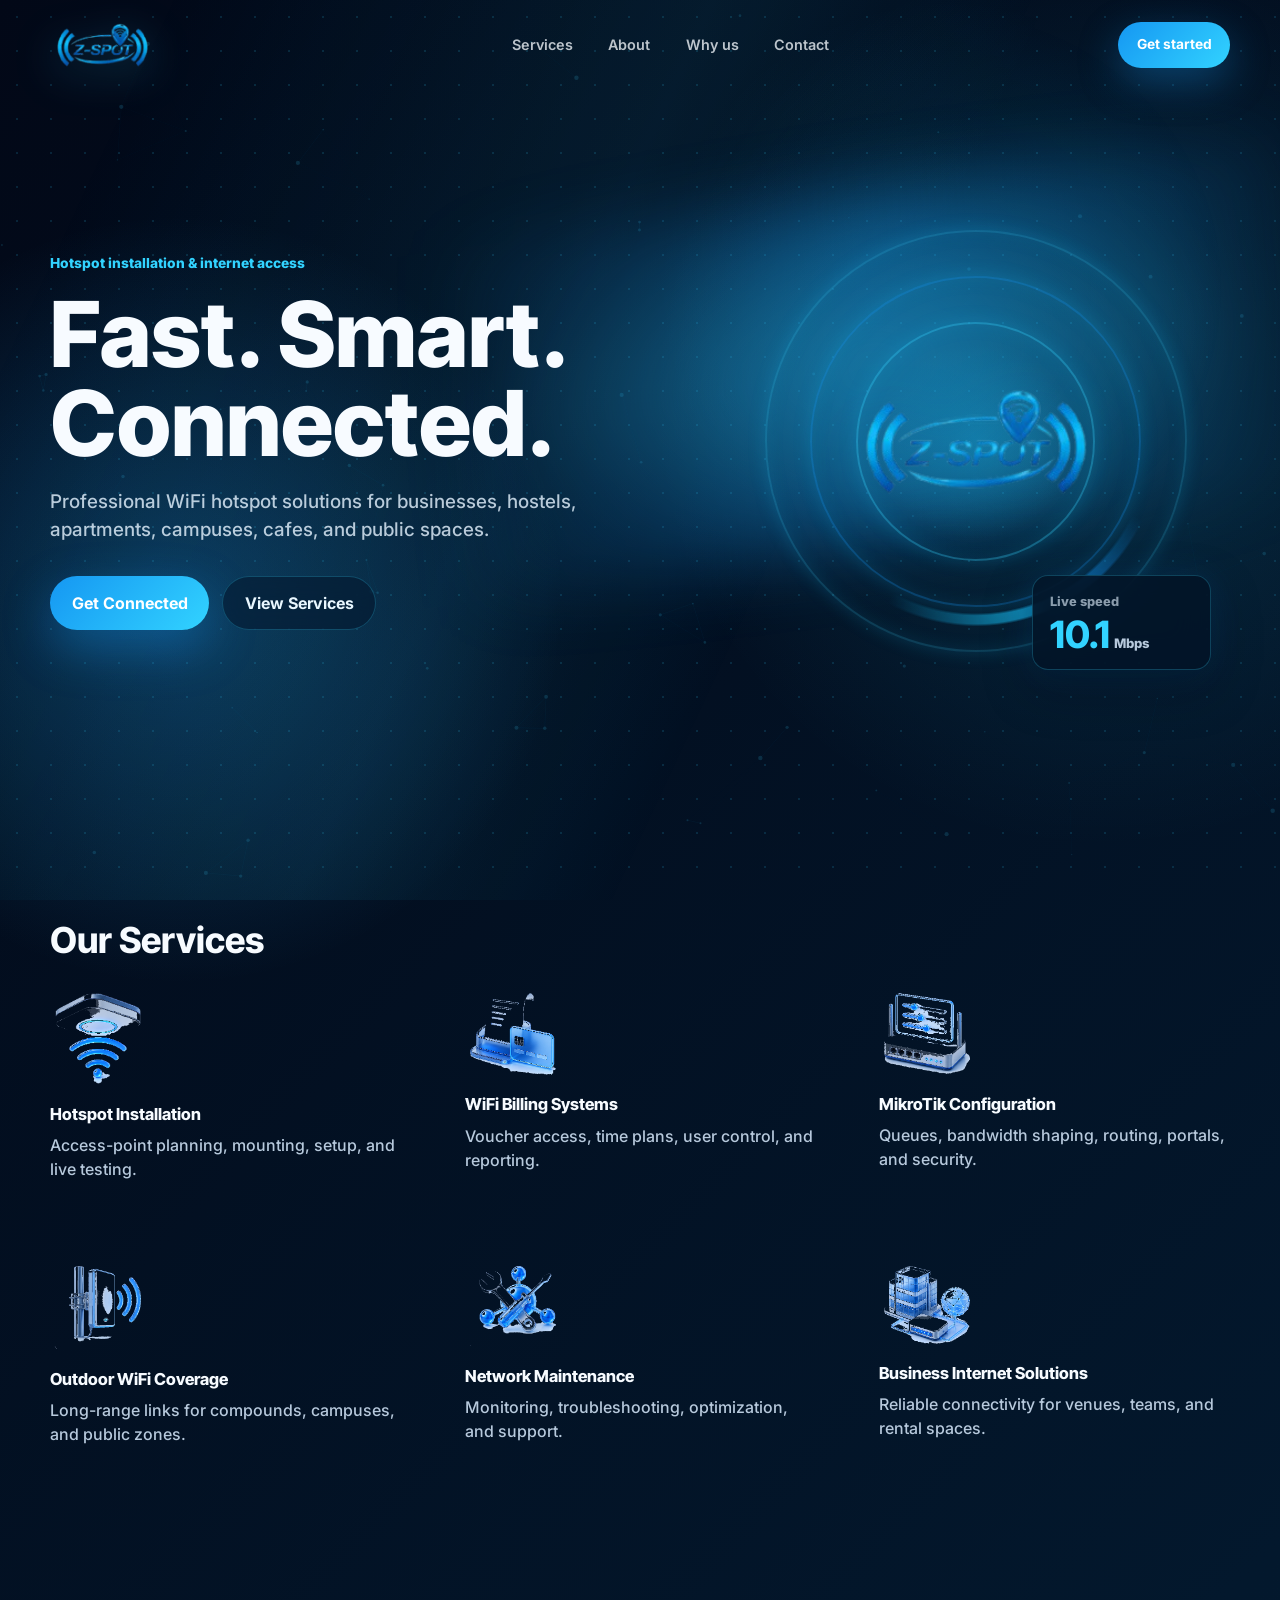
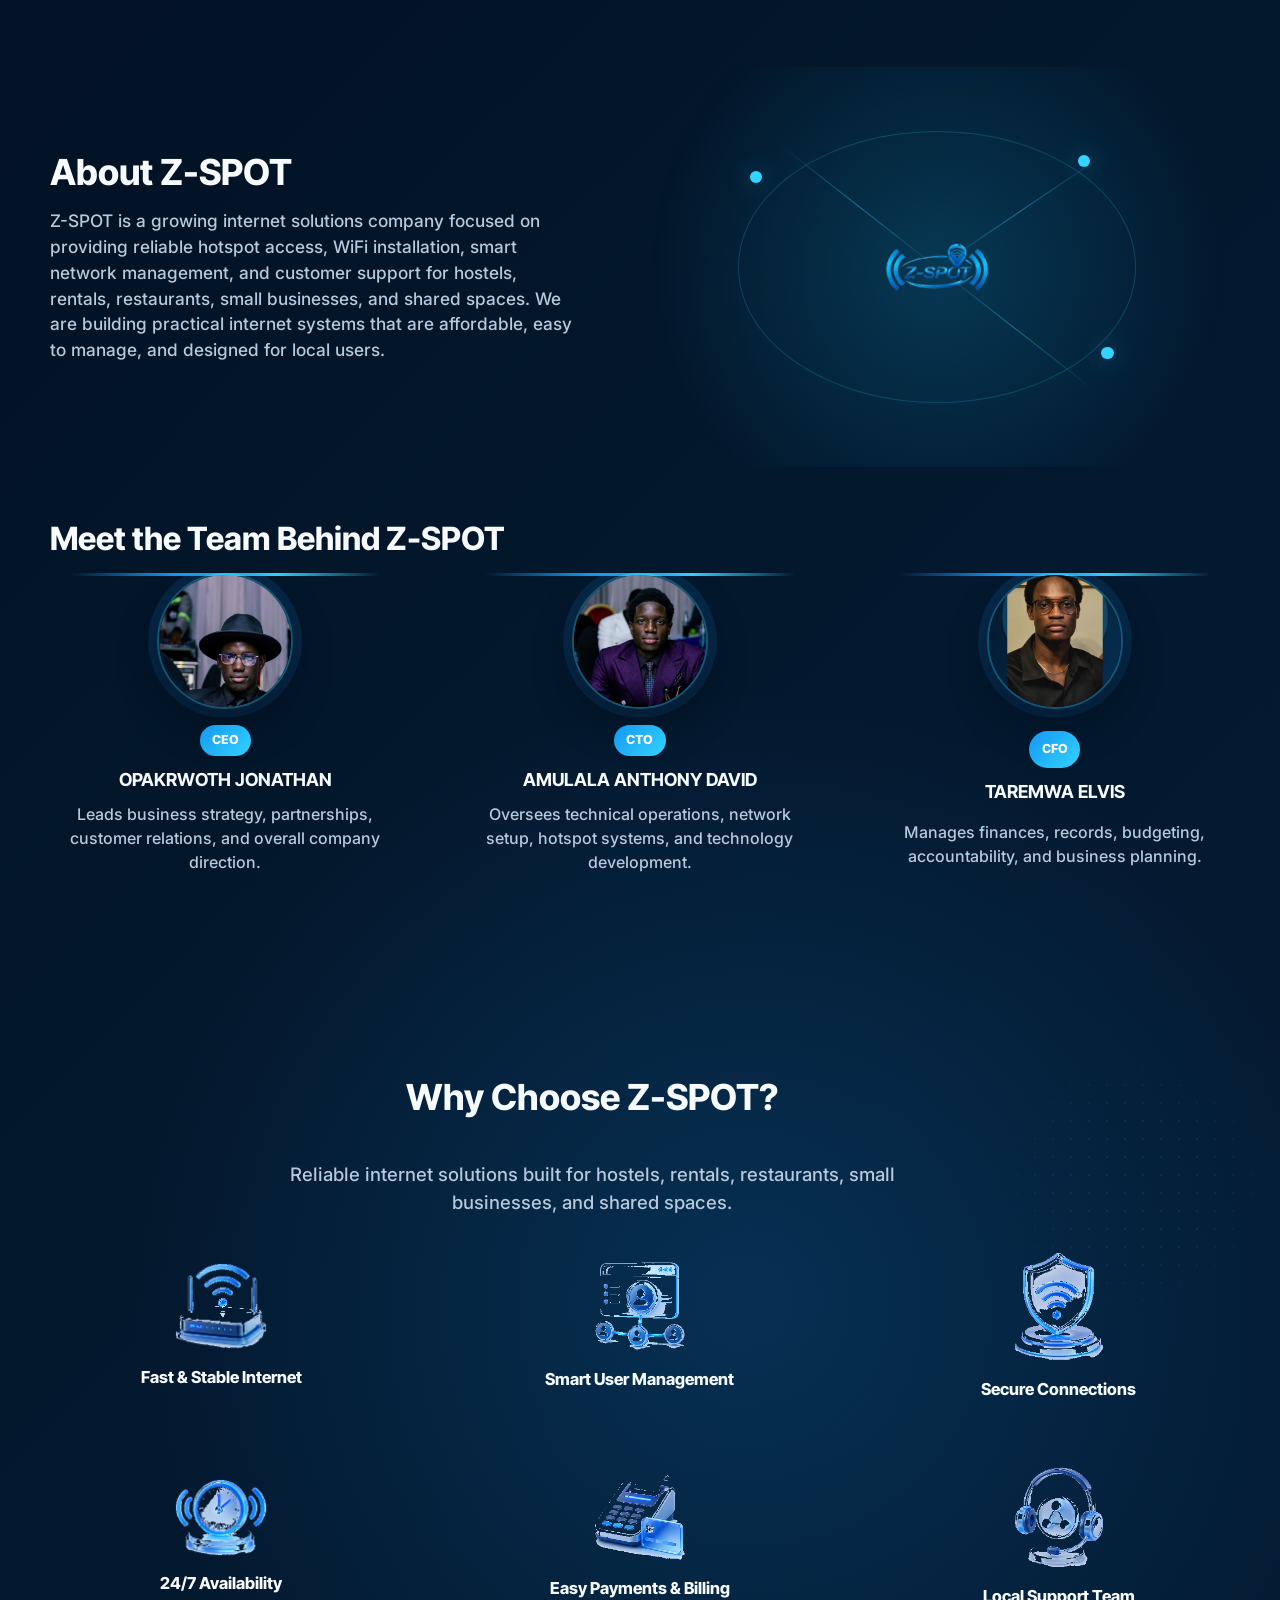
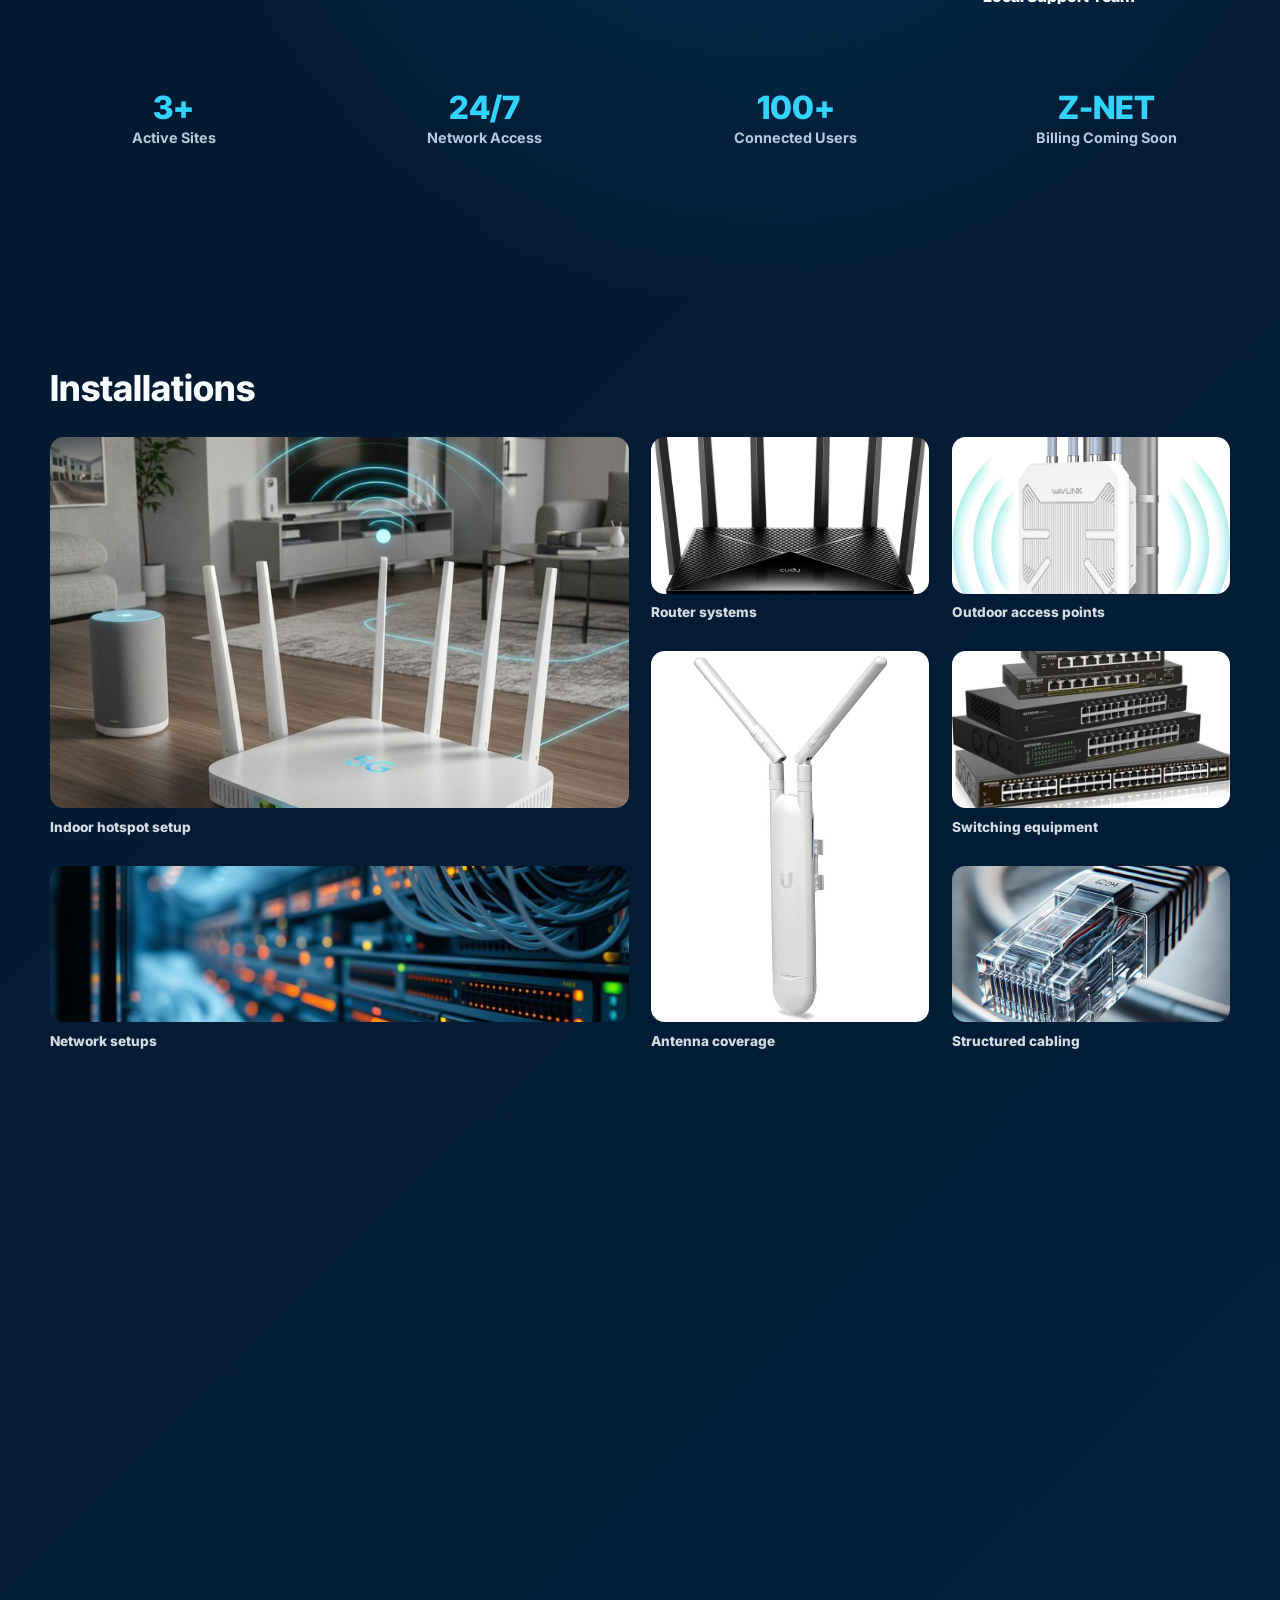
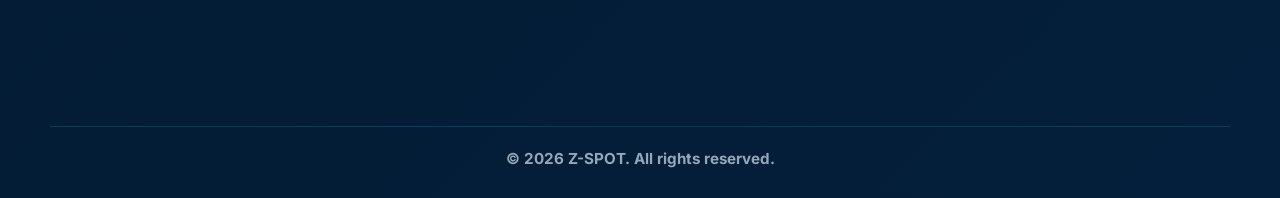
==== commit 1c28b106: "Update Z-SPOT contact email" ====
--- a/index.html
+++ b/index.html
@@ -56,7 +56,7 @@
         "image": "https://zspot.tech/assets/og-image.png",
         "description": "Z-SPOT provides WiFi hotspot installation, MikroTik configuration, internet access management, billing systems, outdoor WiFi coverage, and network support for hostels, rentals, restaurants, small businesses, and shared spaces.",
         "telephone": "+256777038299",
-        "email": "zspotinternet@gmail.com",
+        "email": "zspotnetworks@gmail.com",
         "address": {
           "@type": "PostalAddress",
           "addressLocality": "Kampala",
@@ -365,9 +365,9 @@
                 <span>WhatsApp</span>
                 Chat with Z-SPOT on WhatsApp
               </a>
-              <a href="mailto:zspotinternet@gmail.com?subject=Z-SPOT%20WiFi%20Hotspot%20Inquiry">
+              <a href="mailto:zspotnetworks@gmail.com?subject=Z-SPOT%20WiFi%20Hotspot%20Inquiry">
                 <span>Email</span>
-                zspotinternet@gmail.com
+                zspotnetworks@gmail.com
               </a>
               <a
                 href="https://www.google.com/maps/search/?api=1&query=Kampala%2C%20Uganda"
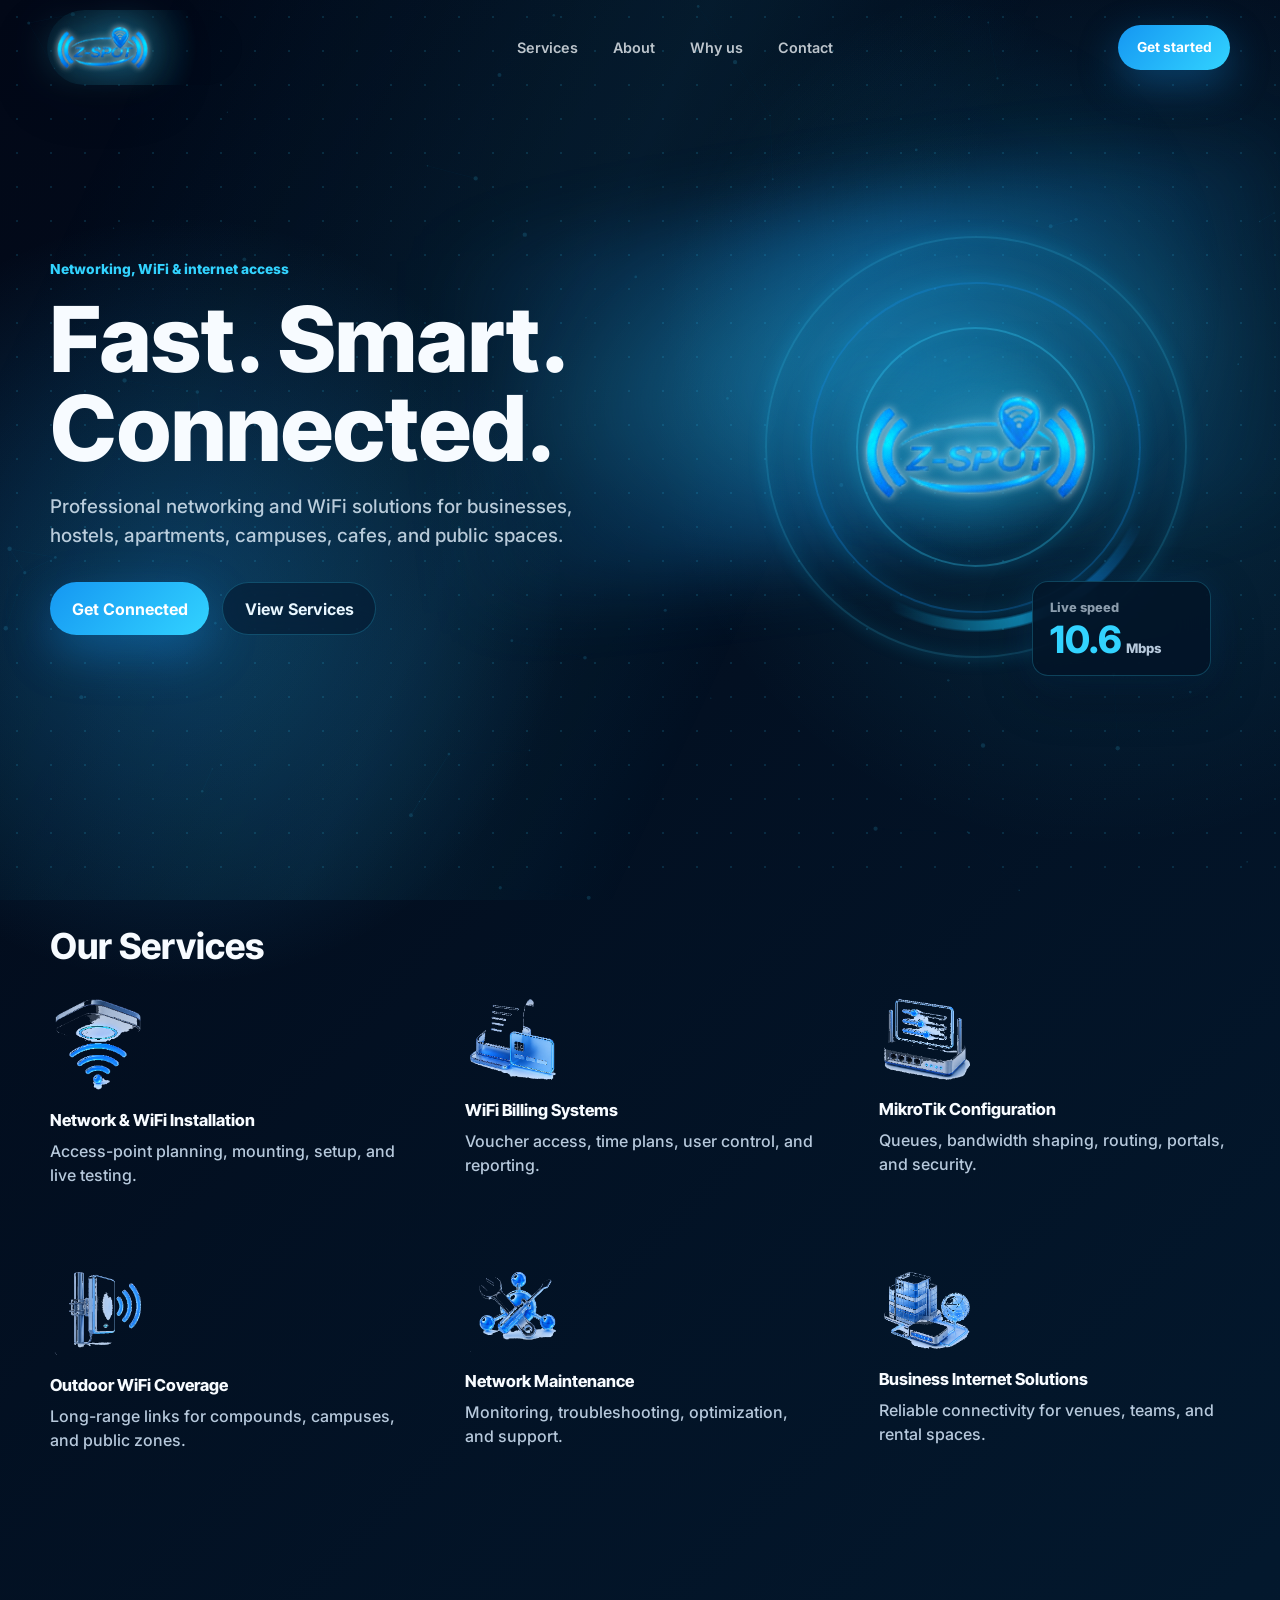
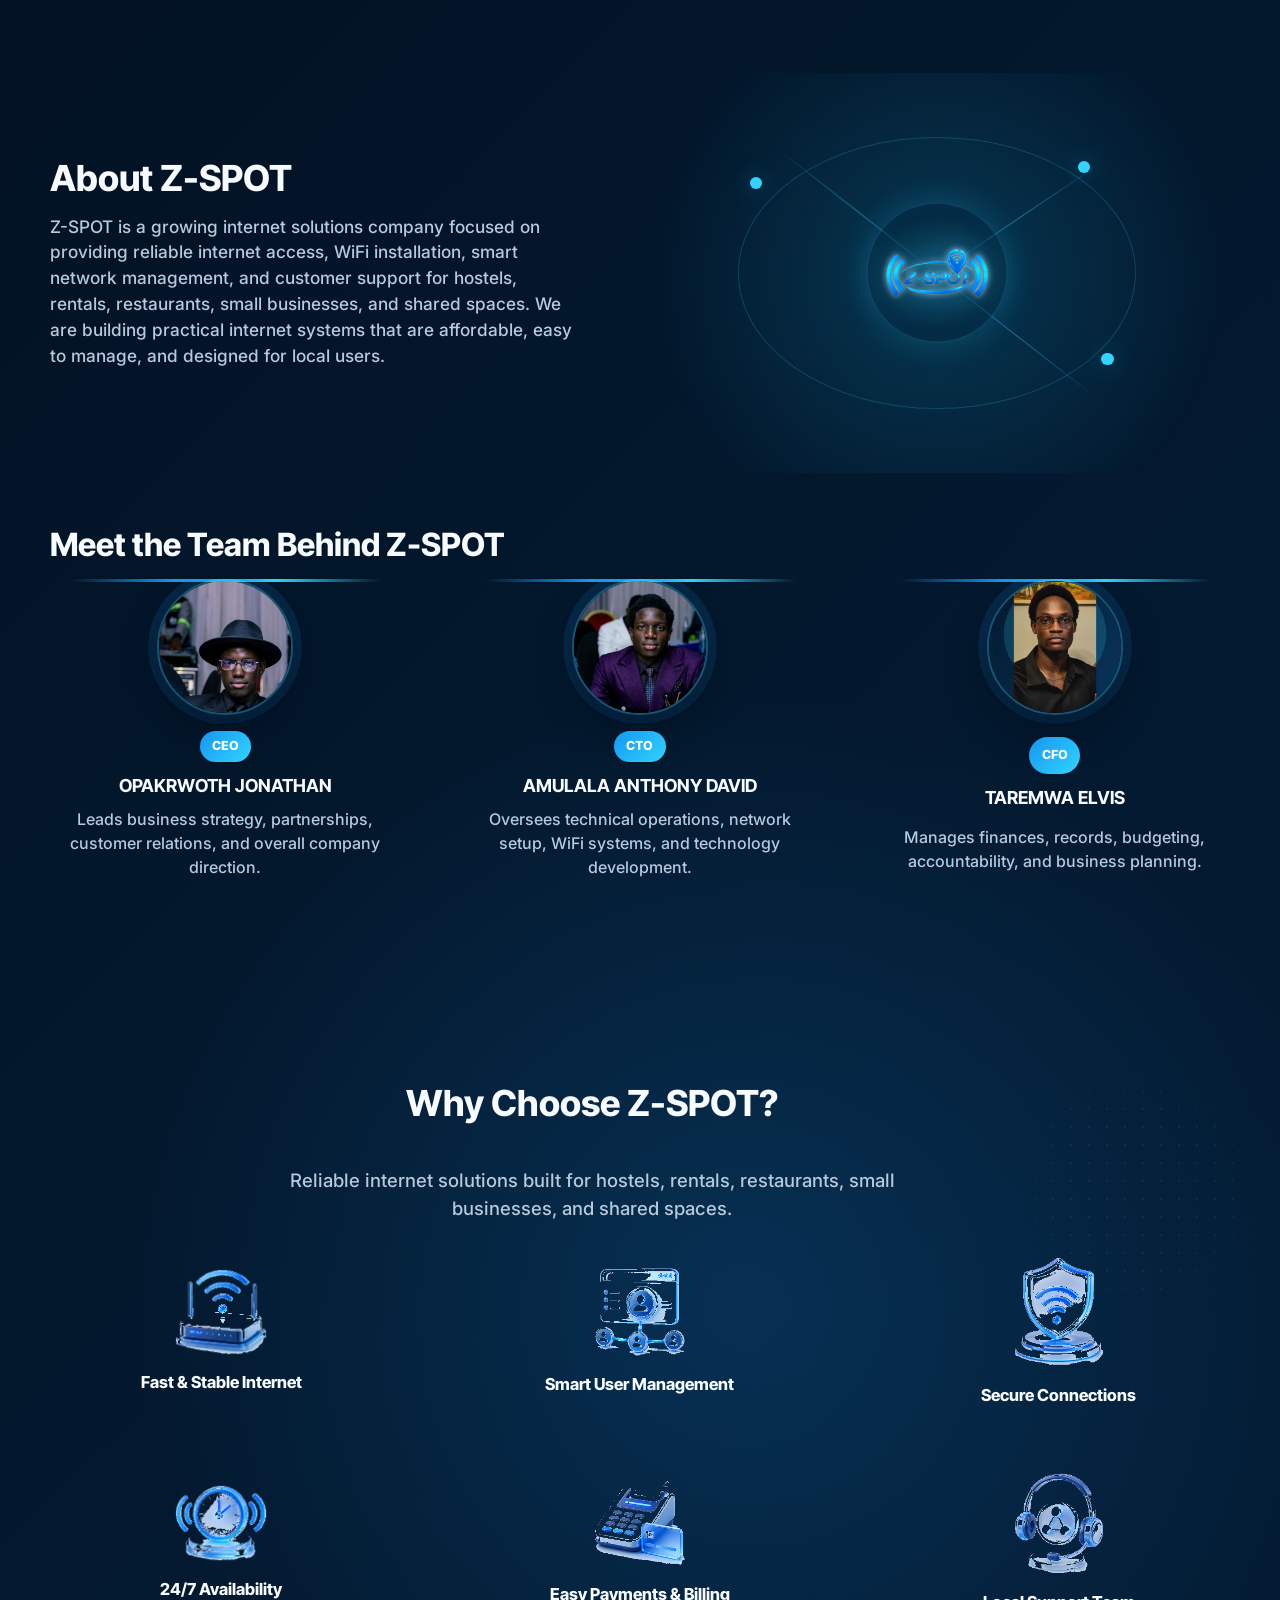
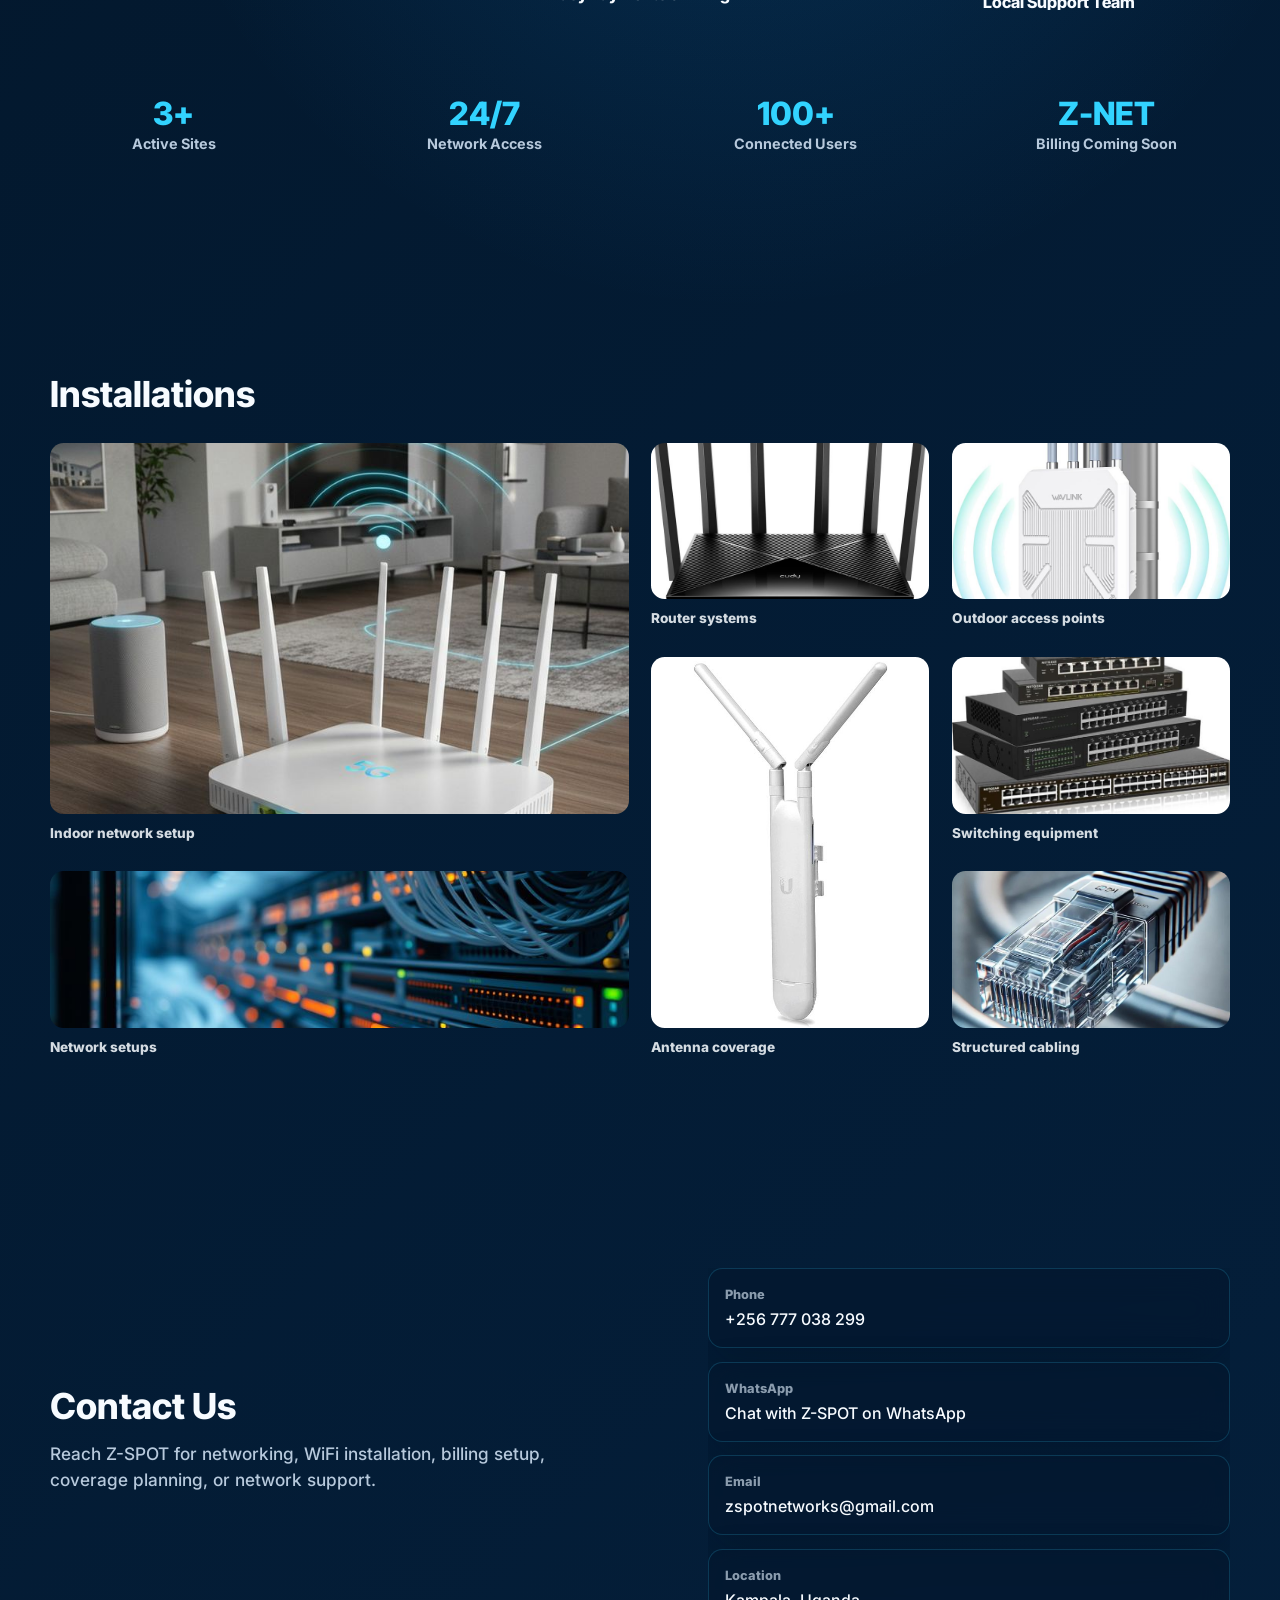
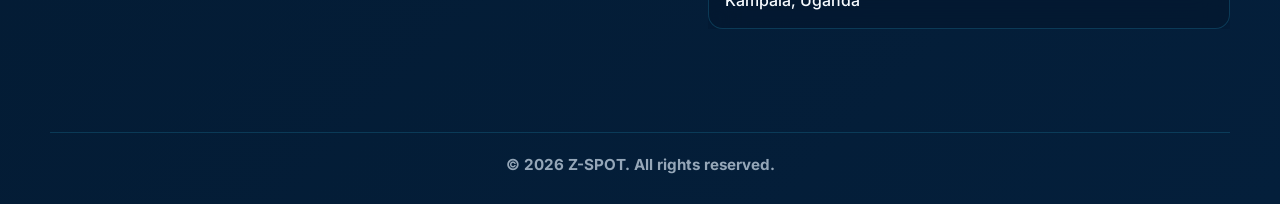
==== commit 6f73a5c0: "Rebrand copy around networking services" ====
--- a/index.html
+++ b/index.html
@@ -5,34 +5,34 @@
     <meta name="viewport" content="width=device-width, initial-scale=1" />
     <meta
       name="description"
-      content="Z-SPOT provides WiFi hotspot installation, MikroTik configuration, internet access management, billing systems, and network support for hostels, rentals, restaurants, businesses, and shared spaces in Kampala, Uganda."
+      content="Z-SPOT provides networking, WiFi installation, MikroTik configuration, internet access management, billing systems, and network support for hostels, rentals, restaurants, businesses, and shared spaces in Kampala, Uganda."
     />
     <meta name="robots" content="index, follow, max-image-preview:large" />
     <meta name="author" content="Z-SPOT" />
     <meta
       name="keywords"
-      content="Z-SPOT, ZSpot, WiFi hotspot Uganda, hotspot installation Kampala, MikroTik configuration, WiFi billing systems, business internet Kampala, network maintenance Uganda"
+      content="Z-SPOT, ZSpot, networking company Uganda, WiFi installation Kampala, MikroTik configuration, WiFi billing systems, business internet Kampala, network maintenance Uganda"
     />
     <meta name="theme-color" content="#03182d" />
     <link rel="canonical" href="https://zspot.tech/" />
     <meta property="og:site_name" content="Z-SPOT" />
-    <meta property="og:title" content="Z-SPOT | WiFi Hotspot &amp; Internet Solutions in Uganda" />
+    <meta property="og:title" content="Z-SPOT | Networking &amp; WiFi Solutions in Uganda" />
     <meta
       property="og:description"
-      content="Professional WiFi hotspot installation, billing systems, MikroTik configuration, outdoor coverage, and network support for shared spaces."
+      content="Professional networking, WiFi installation, billing systems, MikroTik configuration, outdoor coverage, and network support for shared spaces."
     />
     <meta property="og:type" content="website" />
     <meta property="og:url" content="https://zspot.tech/" />
     <meta property="og:image" content="https://zspot.tech/assets/og-image.png" />
-    <meta property="og:image:alt" content="Z-SPOT WiFi hotspot and internet solutions" />
+    <meta property="og:image:alt" content="Z-SPOT networking and WiFi solutions" />
     <meta name="twitter:card" content="summary_large_image" />
-    <meta name="twitter:title" content="Z-SPOT | WiFi Hotspot &amp; Internet Solutions" />
+    <meta name="twitter:title" content="Z-SPOT | Networking &amp; WiFi Solutions" />
     <meta
       name="twitter:description"
-      content="WiFi hotspot installation, internet access management, MikroTik setup, and network support in Kampala, Uganda."
+      content="Networking, WiFi installation, internet access management, MikroTik setup, and network support in Kampala, Uganda."
     />
     <meta name="twitter:image" content="https://zspot.tech/assets/og-image.png" />
-    <title>Z-SPOT | WiFi Hotspot Installation &amp; Internet Solutions Uganda</title>
+    <title>Z-SPOT | Networking, WiFi Installation &amp; Internet Solutions Uganda</title>
     <link rel="icon" type="image/png" sizes="48x48" href="/assets/favicon-48.png" />
     <link rel="apple-touch-icon" sizes="180x180" href="/assets/apple-touch-icon.png" />
     <link rel="manifest" href="/site.webmanifest" />
@@ -54,7 +54,7 @@
         "url": "https://zspot.tech/",
         "logo": "https://zspot.tech/assets/icon-512.png",
         "image": "https://zspot.tech/assets/og-image.png",
-        "description": "Z-SPOT provides WiFi hotspot installation, MikroTik configuration, internet access management, billing systems, outdoor WiFi coverage, and network support for hostels, rentals, restaurants, small businesses, and shared spaces.",
+        "description": "Z-SPOT provides networking, WiFi installation, MikroTik configuration, internet access management, billing systems, outdoor WiFi coverage, and network support for hostels, rentals, restaurants, small businesses, and shared spaces.",
         "telephone": "+256777038299",
         "email": "zspotnetworks@gmail.com",
         "address": {
@@ -75,7 +75,7 @@
             "@type": "Offer",
             "itemOffered": {
               "@type": "Service",
-              "name": "Hotspot Installation"
+              "name": "Network & WiFi Installation"
             }
           },
           {
@@ -124,10 +124,10 @@
       <main id="top">
         <section class="hero section-shell">
           <div class="hero-copy" data-reveal>
-            <p class="eyebrow">Hotspot installation & internet access</p>
+            <p class="eyebrow">Networking, WiFi & internet access</p>
             <h1>Fast. Smart. Connected.</h1>
             <p class="hero-subtitle">
-              Professional WiFi hotspot solutions for businesses, hostels,
+              Professional networking and WiFi solutions for businesses, hostels,
               apartments, campuses, cafes, and public spaces.
             </p>
             <div class="hero-actions" aria-label="Primary calls to action">
@@ -136,7 +136,7 @@
             </div>
           </div>
 
-          <div class="hero-visual" data-reveal aria-label="Z-SPOT hotspot dashboard">
+          <div class="hero-visual" data-reveal aria-label="Z-SPOT networking dashboard">
             <div class="brand-orb">
               <img src="assets/zspot-logo-transparent.png" alt="" aria-hidden="true" />
               <span class="signal-ring ring-one"></span>
@@ -158,7 +158,7 @@
             <div class="service-grid">
               <article class="glass-card service-card" data-reveal>
                 <img class="service-icon-image" src="assets/service-hotspot-installation-cutout.png" alt="" aria-hidden="true" />
-                <h3>Hotspot Installation</h3>
+                <h3>Network &amp; WiFi Installation</h3>
                 <p>Access-point planning, mounting, setup, and live testing.</p>
               </article>
               <article class="glass-card service-card" data-reveal>
@@ -195,7 +195,7 @@
                 <h2>About Z-SPOT</h2>
                 <p>
                   Z-SPOT is a growing internet solutions company focused on
-                  providing reliable hotspot access, WiFi installation, smart
+                  providing reliable internet access, WiFi installation, smart
                   network management, and customer support for hostels, rentals,
                   restaurants, small businesses, and shared spaces. We are
                   building practical internet systems that are affordable, easy
@@ -240,7 +240,7 @@
                   />
                   <span class="role-badge">CTO</span>
                   <h4>AMULALA ANTHONY DAVID</h4>
-                  <p>Oversees technical operations, network setup, hotspot systems, and technology development.</p>
+                  <p>Oversees technical operations, network setup, WiFi systems, and technology development.</p>
                 </article>
                 <article class="glass-card team-card" data-reveal>
                   <img
@@ -318,10 +318,10 @@
             <div class="installations-collage">
               <figure class="install-card install-large" data-reveal>
                 <img src="assets/1000465133.jpg" alt="Indoor router and access point installation setup" loading="lazy" />
-                <figcaption>Indoor hotspot setup</figcaption>
+                <figcaption>Indoor network setup</figcaption>
               </figure>
               <figure class="install-card" data-reveal>
-                <img src="assets/1000465134.jpg" alt="Wireless router for hotspot network service" loading="lazy" />
+                <img src="assets/1000465134.jpg" alt="Wireless router for managed WiFi network service" loading="lazy" />
                 <figcaption>Router systems</figcaption>
               </figure>
               <figure class="install-card" data-reveal>
@@ -350,7 +350,7 @@
           <section class="contact section-shell" id="contact">
             <div class="contact-copy" data-reveal>
               <h2>Contact Us</h2>
-              <p>Reach Z-SPOT for hotspot installation, billing setup, coverage planning, or network support.</p>
+              <p>Reach Z-SPOT for networking, WiFi installation, billing setup, coverage planning, or network support.</p>
             </div>
             <address class="contact-card glass-card" data-reveal>
               <a href="tel:+256777038299">
@@ -358,14 +358,14 @@
                 +256 777 038 299
               </a>
               <a
-                href="https://wa.me/256777038299?text=Hello%20Z-SPOT%2C%20I%20would%20like%20to%20inquire%20about%20your%20WiFi%20hotspot%20services."
+                href="https://wa.me/256777038299?text=Hello%20Z-SPOT%2C%20I%20would%20like%20to%20inquire%20about%20your%20networking%20and%20WiFi%20services."
                 target="_blank"
                 rel="noopener"
               >
                 <span>WhatsApp</span>
                 Chat with Z-SPOT on WhatsApp
               </a>
-              <a href="mailto:zspotnetworks@gmail.com?subject=Z-SPOT%20WiFi%20Hotspot%20Inquiry">
+              <a href="mailto:zspotnetworks@gmail.com?subject=Z-SPOT%20Networking%20and%20WiFi%20Inquiry">
                 <span>Email</span>
                 zspotnetworks@gmail.com
               </a>
--- a/styles.css
+++ b/styles.css
@@ -130,13 +130,27 @@
 }
 
 .brand {
+  position: relative;
   display: inline-flex;
   align-items: center;
   min-height: auto;
-  padding: 0;
+  padding: 0.18rem 0.55rem 0.18rem 0;
   background: transparent;
   border: 0;
   box-shadow: none;
+}
+
+.brand::before {
+  content: "";
+  position: absolute;
+  inset: -0.35rem -0.65rem -0.35rem -0.2rem;
+  z-index: -1;
+  border-radius: 999px;
+  background:
+    radial-gradient(circle at 34% 50%, rgba(50, 211, 255, 0.28), transparent 62%),
+    rgba(2, 13, 28, 0.28);
+  filter: blur(0.4px);
+  opacity: 0.9;
 }
 
 .brand img {
@@ -144,7 +158,12 @@
   height: 3.6rem;
   object-fit: contain;
   object-position: left center;
-  filter: drop-shadow(0 10px 22px rgba(50, 211, 255, 0.34));
+  filter:
+    brightness(1.16)
+    saturate(1.2)
+    drop-shadow(0 0 3px rgba(255, 255, 255, 0.72))
+    drop-shadow(0 0 18px rgba(50, 211, 255, 0.58))
+    drop-shadow(0 14px 30px rgba(0, 7, 20, 0.42));
 }
 
 .nav-links {
@@ -376,14 +395,21 @@
 }
 
 .brand-orb::after {
-  inset: 22%;
-  background: radial-gradient(circle, rgba(24, 189, 242, 0.28), transparent 70%);
+  inset: 18%;
+  background:
+    radial-gradient(circle, rgba(255, 255, 255, 0.08), transparent 42%),
+    radial-gradient(circle, rgba(24, 189, 242, 0.34), transparent 70%);
   animation: centerGlow 2.4s ease-in-out infinite;
 }
 
 .brand-orb img {
   width: 16rem;
-  filter: drop-shadow(0 18px 32px rgba(50, 211, 255, 0.32));
+  filter:
+    brightness(1.18)
+    saturate(1.25)
+    drop-shadow(0 0 4px rgba(255, 255, 255, 0.7))
+    drop-shadow(0 0 26px rgba(50, 211, 255, 0.58))
+    drop-shadow(0 20px 36px rgba(0, 7, 20, 0.5));
   animation: logoBreathe 3s ease-in-out infinite;
 }
 
@@ -597,14 +623,23 @@
   width: 8.8rem;
   aspect-ratio: 1;
   place-items: center;
-  border: 0;
-  background: transparent;
-  box-shadow: none;
+  border: 1px solid rgba(50, 211, 255, 0.2);
+  background:
+    radial-gradient(circle, rgba(50, 211, 255, 0.16), transparent 64%),
+    rgba(2, 13, 28, 0.22);
+  box-shadow:
+    0 0 34px rgba(50, 211, 255, 0.2),
+    inset 0 0 22px rgba(50, 211, 255, 0.08);
   transform: translate(-50%, -50%);
 }
 
 .about-visual-core img {
   width: 7.4rem;
+  filter:
+    brightness(1.18)
+    saturate(1.2)
+    drop-shadow(0 0 3px rgba(255, 255, 255, 0.68))
+    drop-shadow(0 0 18px rgba(50, 211, 255, 0.5));
 }
 
 .about-node {
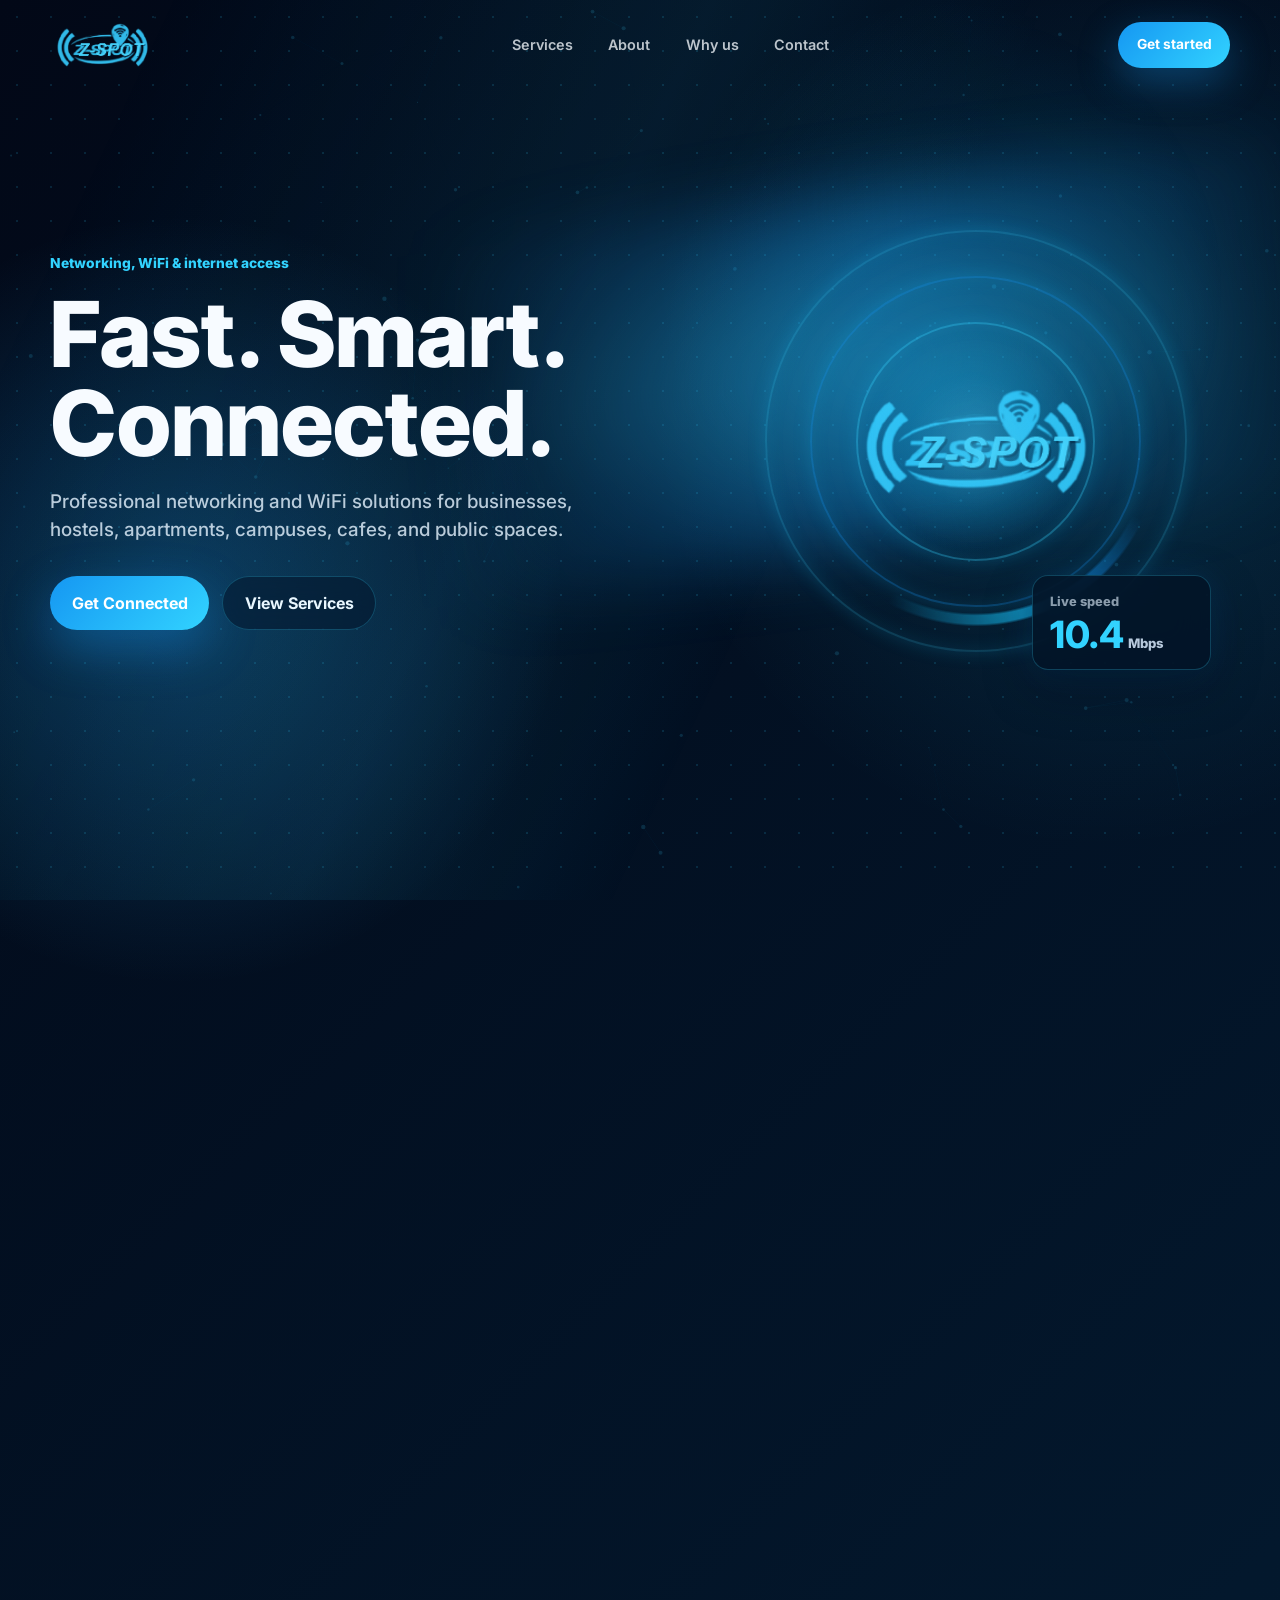
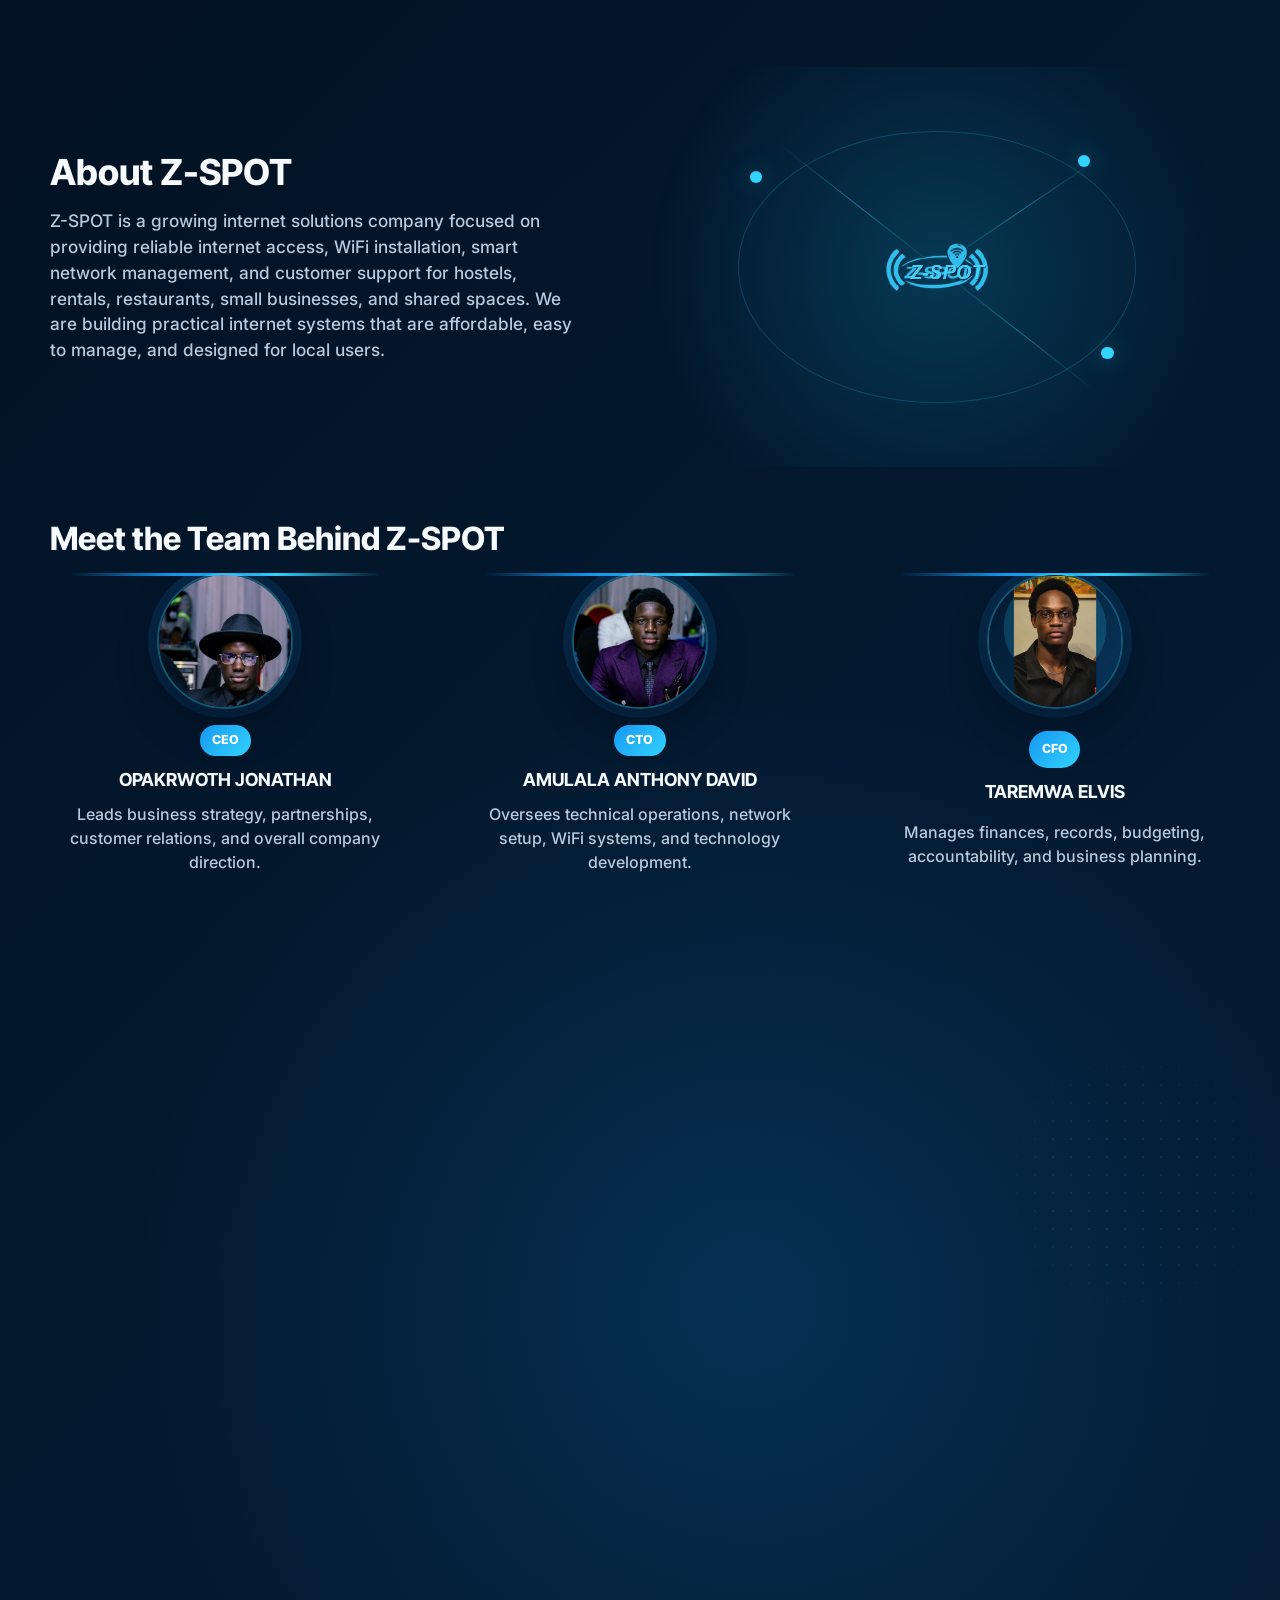
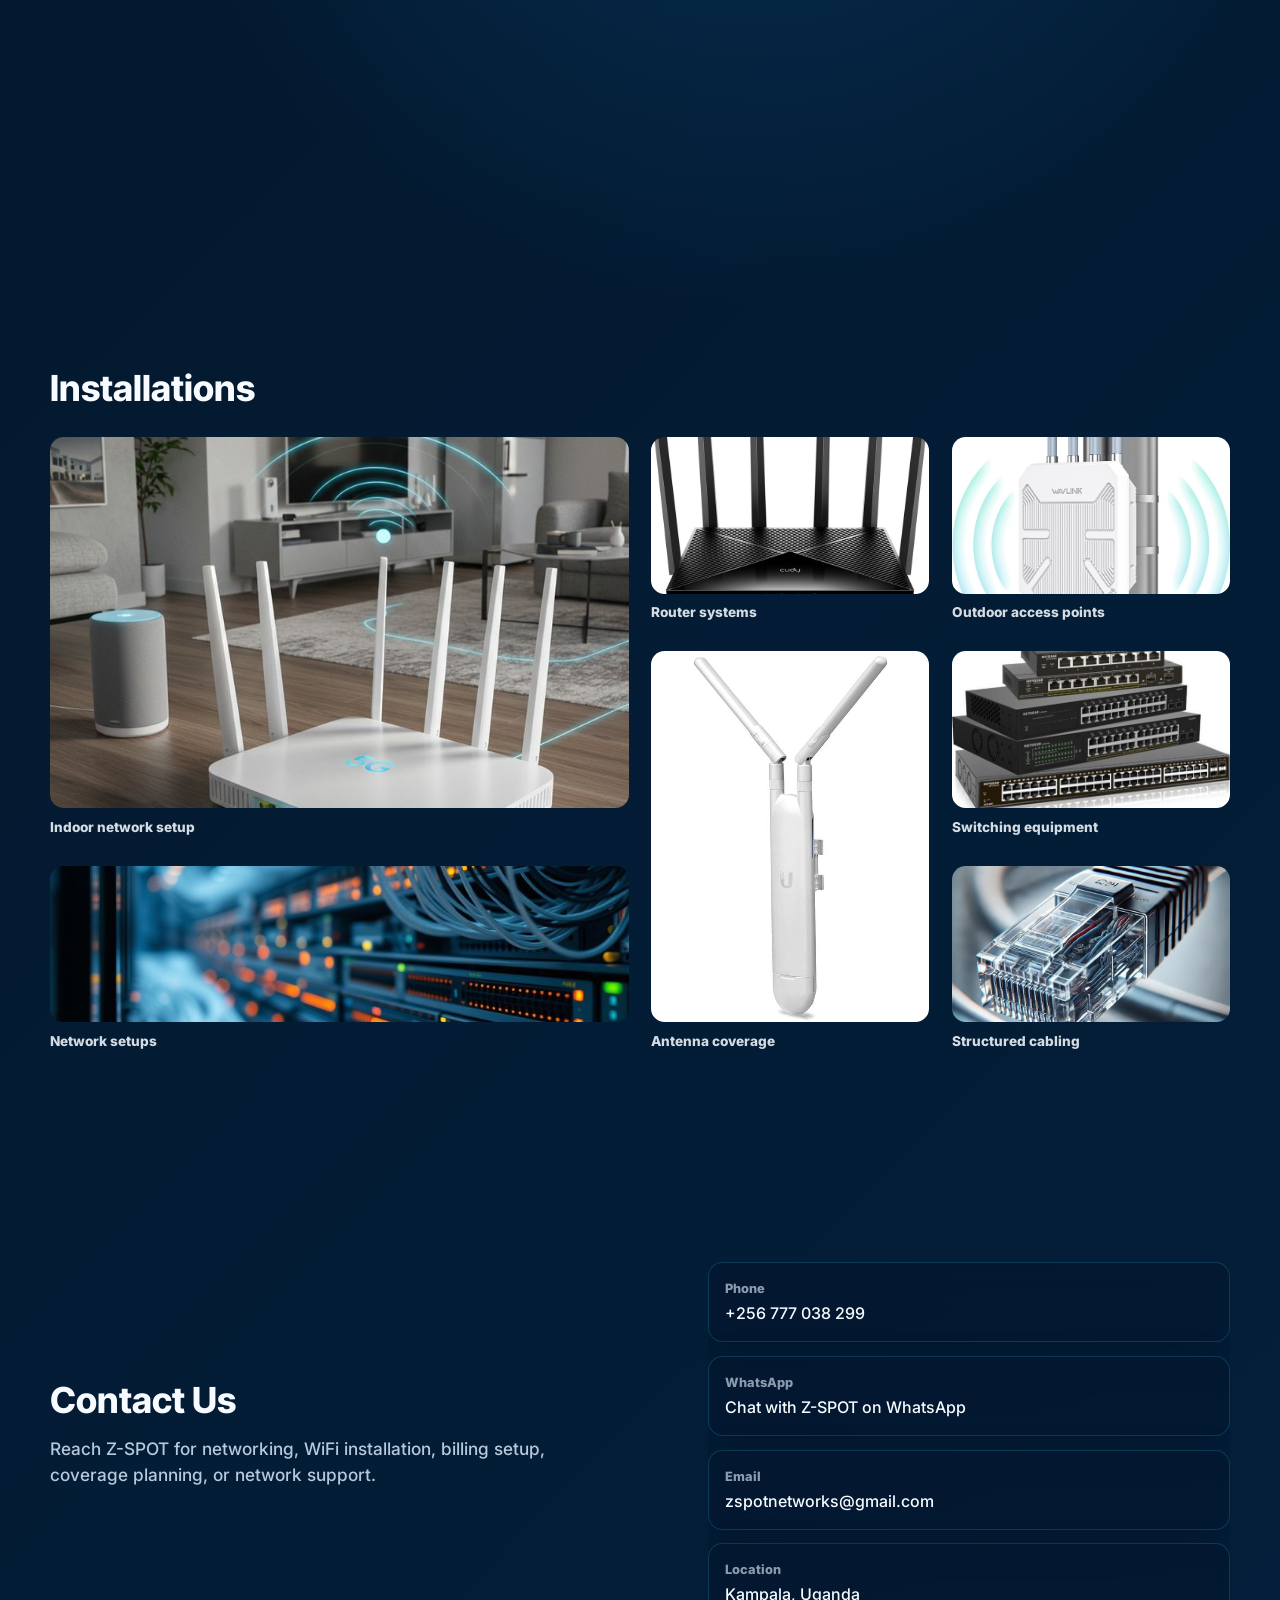
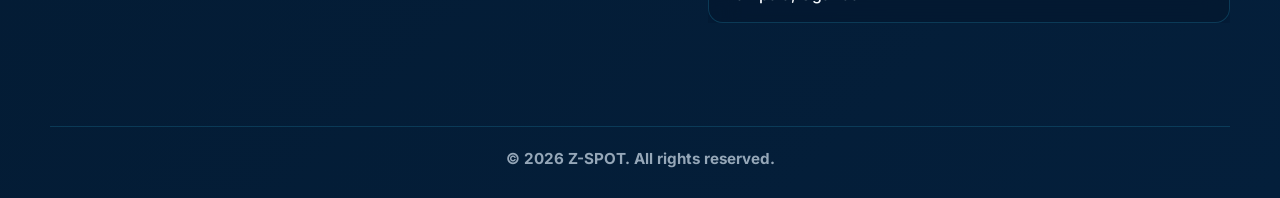
==== commit c05dcf77: "Use light blue Z-SPOT logo" ====
--- a/index.html
+++ b/index.html
@@ -42,7 +42,7 @@
       href="https://fonts.googleapis.com/css2?family=Inter:wght@400;500;600;700;800&family=Inter+Tight:wght@600;700;800&display=swap"
       rel="stylesheet"
     />
-    <link rel="preload" href="assets/zspot-logo-transparent.png" as="image" />
+    <link rel="preload" href="assets/zspot-logo-light-blue.png" as="image" />
     <link rel="stylesheet" href="styles.css" />
     <script type="application/ld+json">
       {
@@ -110,7 +110,7 @@
     <div class="page-frame">
       <header class="site-header" data-reveal>
         <a class="brand" href="#top" aria-label="Z-SPOT home">
-          <img src="assets/zspot-logo-transparent.png" alt="Z-SPOT logo" />
+          <img src="assets/zspot-logo-light-blue.png" alt="Z-SPOT logo" />
         </a>
         <nav class="nav-links" aria-label="Primary navigation">
           <a href="#services">Services</a>
@@ -138,7 +138,7 @@
 
           <div class="hero-visual" data-reveal aria-label="Z-SPOT networking dashboard">
             <div class="brand-orb">
-              <img src="assets/zspot-logo-transparent.png" alt="" aria-hidden="true" />
+              <img src="assets/zspot-logo-light-blue.png" alt="" aria-hidden="true" />
               <span class="signal-ring ring-one"></span>
               <span class="signal-ring ring-two"></span>
               <span class="signal-ring ring-three"></span>
@@ -210,7 +210,7 @@
                 <span class="about-link link-two"></span>
                 <span class="about-link link-three"></span>
                 <div class="about-visual-core">
-                  <img src="assets/zspot-logo-transparent.png" alt="" aria-hidden="true" />
+                  <img src="assets/zspot-logo-light-blue.png" alt="" aria-hidden="true" />
                 </div>
                 <div class="about-signal" aria-hidden="true"></div>
               </div>
--- a/styles.css
+++ b/styles.css
@@ -130,27 +130,13 @@
 }
 
 .brand {
-  position: relative;
   display: inline-flex;
   align-items: center;
   min-height: auto;
-  padding: 0.18rem 0.55rem 0.18rem 0;
+  padding: 0;
   background: transparent;
   border: 0;
   box-shadow: none;
-}
-
-.brand::before {
-  content: "";
-  position: absolute;
-  inset: -0.35rem -0.65rem -0.35rem -0.2rem;
-  z-index: -1;
-  border-radius: 999px;
-  background:
-    radial-gradient(circle at 34% 50%, rgba(50, 211, 255, 0.28), transparent 62%),
-    rgba(2, 13, 28, 0.28);
-  filter: blur(0.4px);
-  opacity: 0.9;
 }
 
 .brand img {
@@ -158,12 +144,7 @@
   height: 3.6rem;
   object-fit: contain;
   object-position: left center;
-  filter:
-    brightness(1.16)
-    saturate(1.2)
-    drop-shadow(0 0 3px rgba(255, 255, 255, 0.72))
-    drop-shadow(0 0 18px rgba(50, 211, 255, 0.58))
-    drop-shadow(0 14px 30px rgba(0, 7, 20, 0.42));
+  filter: none;
 }
 
 .nav-links {
@@ -404,12 +385,7 @@
 
 .brand-orb img {
   width: 16rem;
-  filter:
-    brightness(1.18)
-    saturate(1.25)
-    drop-shadow(0 0 4px rgba(255, 255, 255, 0.7))
-    drop-shadow(0 0 26px rgba(50, 211, 255, 0.58))
-    drop-shadow(0 20px 36px rgba(0, 7, 20, 0.5));
+  filter: none;
   animation: logoBreathe 3s ease-in-out infinite;
 }
 
@@ -623,23 +599,15 @@
   width: 8.8rem;
   aspect-ratio: 1;
   place-items: center;
-  border: 1px solid rgba(50, 211, 255, 0.2);
-  background:
-    radial-gradient(circle, rgba(50, 211, 255, 0.16), transparent 64%),
-    rgba(2, 13, 28, 0.22);
-  box-shadow:
-    0 0 34px rgba(50, 211, 255, 0.2),
-    inset 0 0 22px rgba(50, 211, 255, 0.08);
+  border: 0;
+  background: transparent;
+  box-shadow: none;
   transform: translate(-50%, -50%);
 }
 
 .about-visual-core img {
   width: 7.4rem;
-  filter:
-    brightness(1.18)
-    saturate(1.2)
-    drop-shadow(0 0 3px rgba(255, 255, 255, 0.68))
-    drop-shadow(0 0 18px rgba(50, 211, 255, 0.5));
+  filter: none;
 }
 
 .about-node {
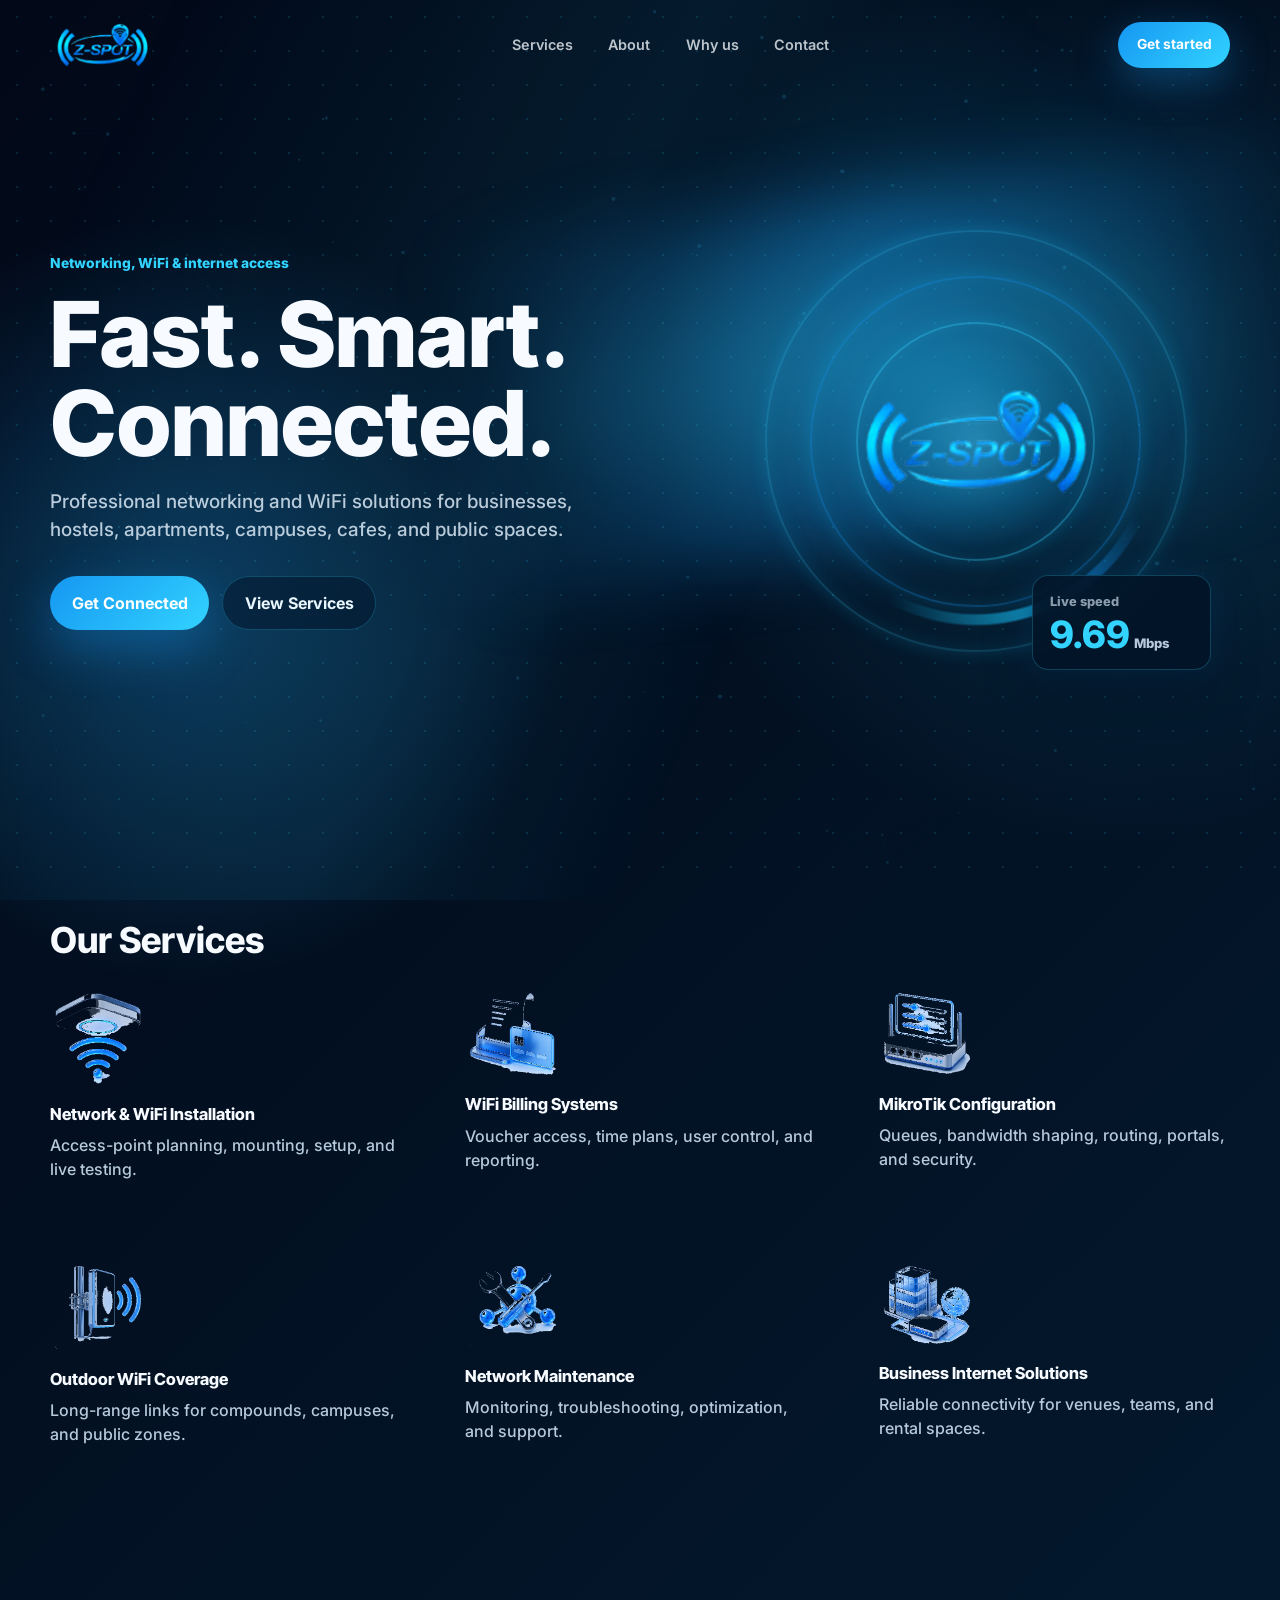
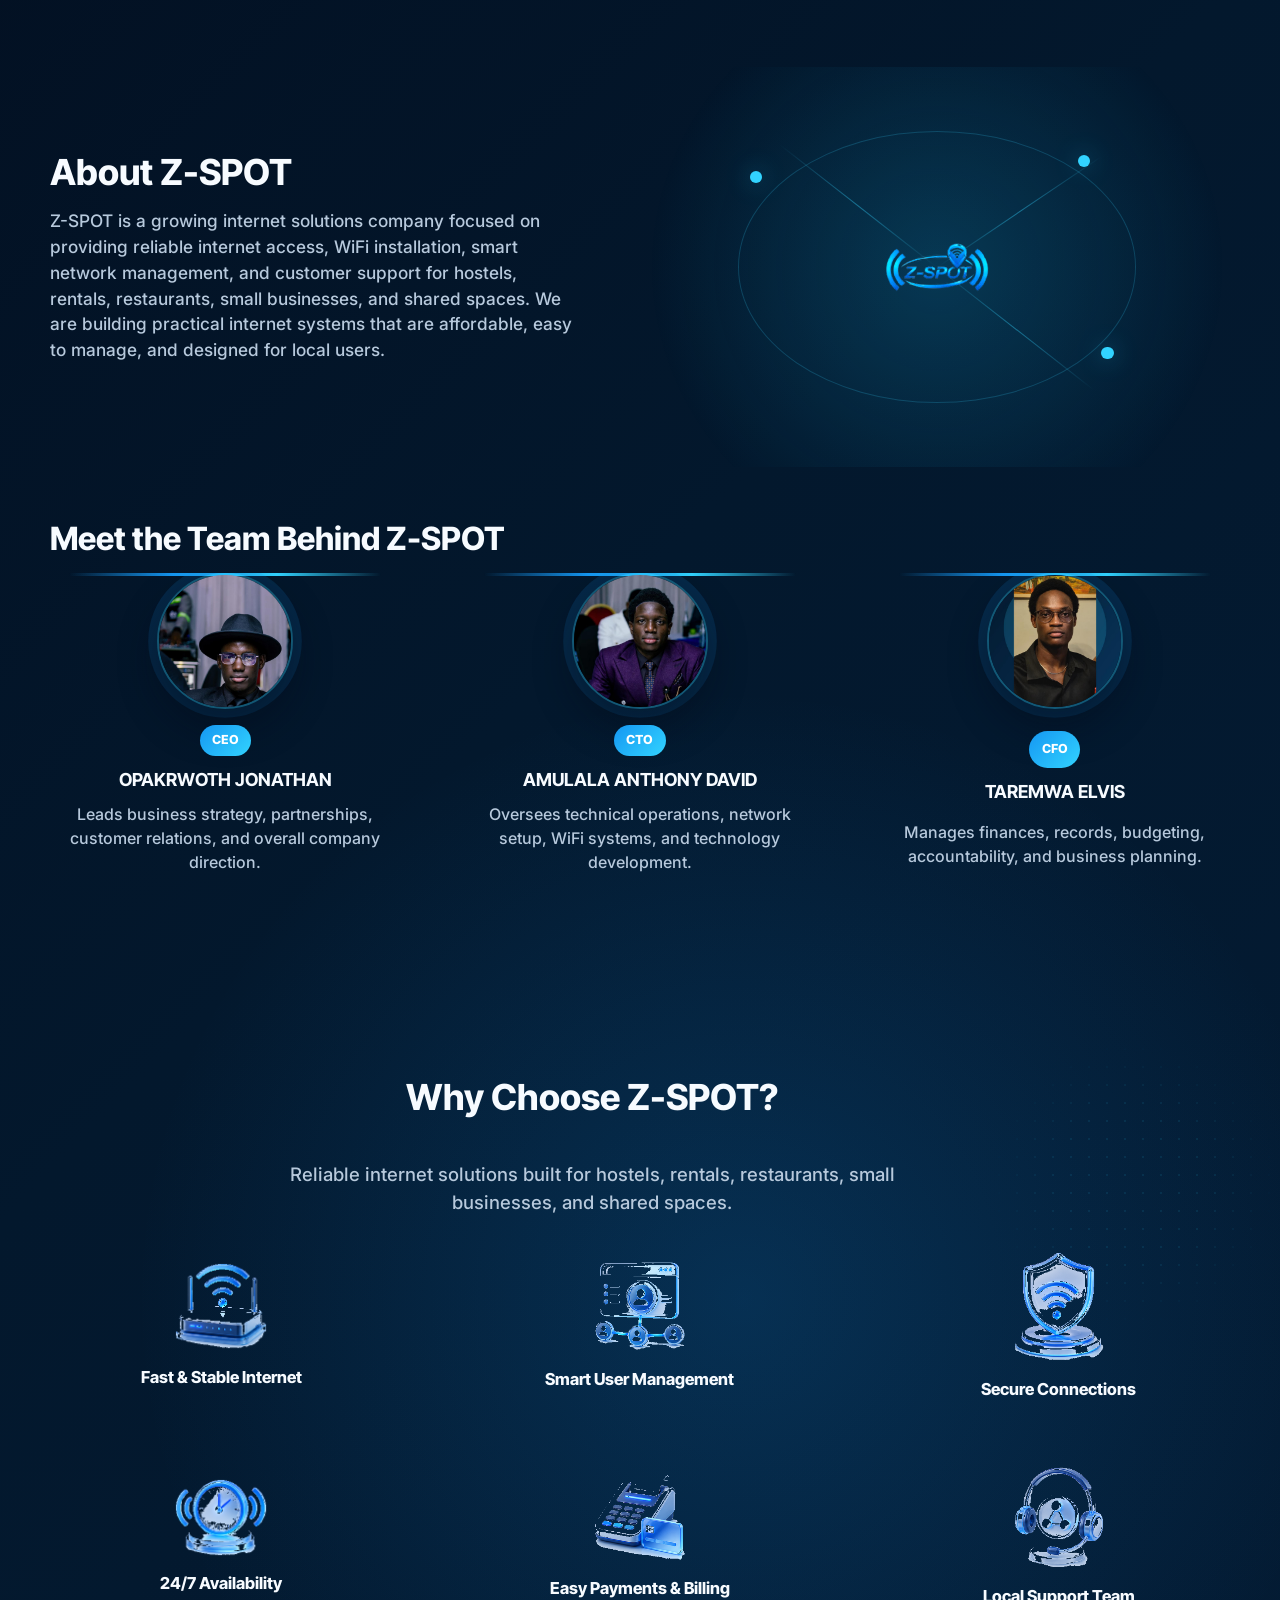
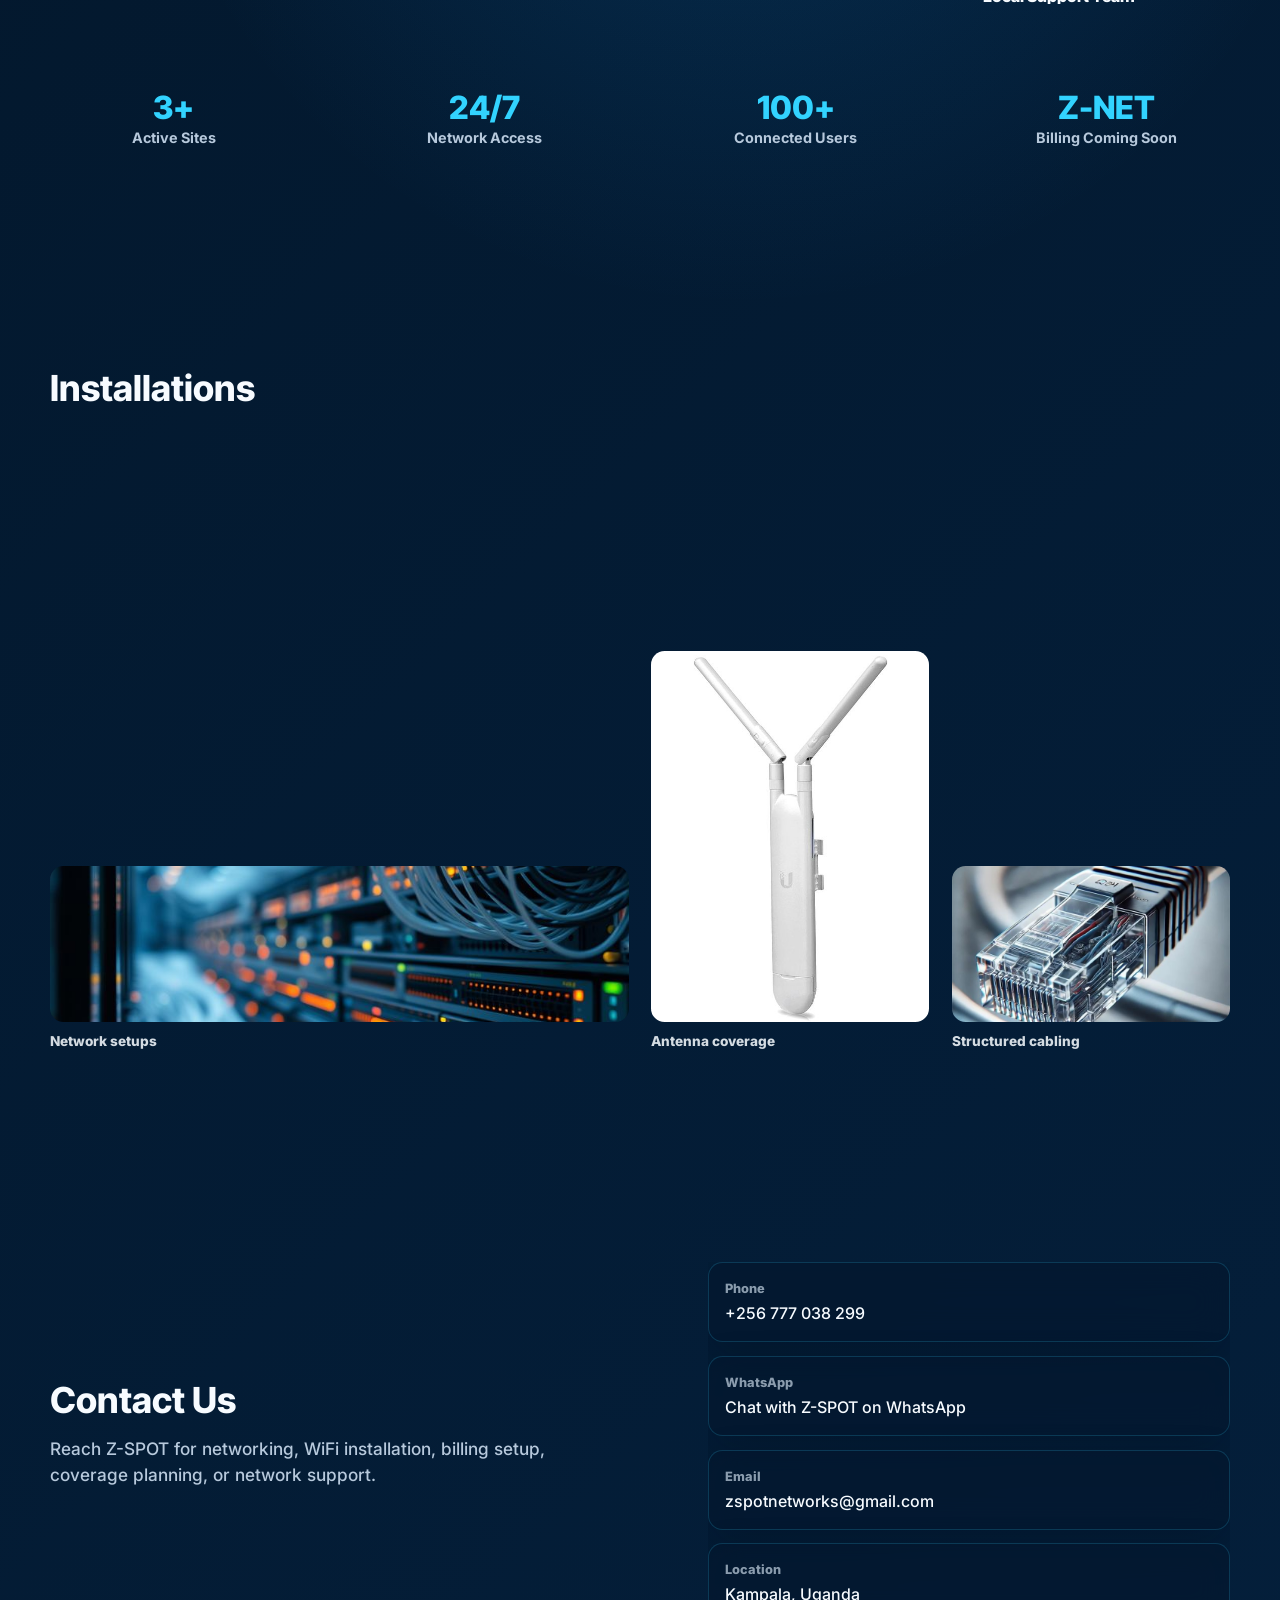
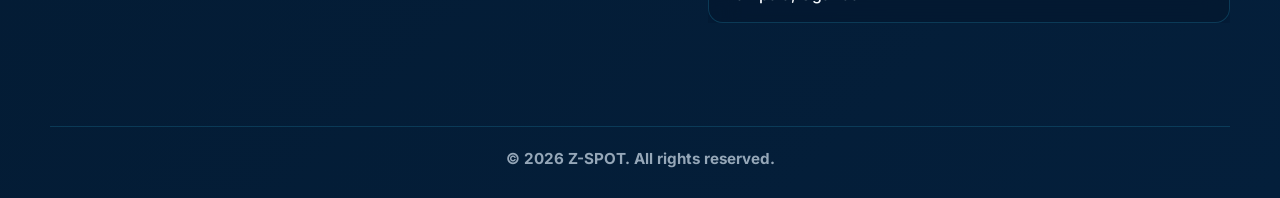
==== commit 6ca4bc0b: "Restore original Z-SPOT logo rendering" ====
--- a/index.html
+++ b/index.html
@@ -42,7 +42,7 @@
       href="https://fonts.googleapis.com/css2?family=Inter:wght@400;500;600;700;800&family=Inter+Tight:wght@600;700;800&display=swap"
       rel="stylesheet"
     />
-    <link rel="preload" href="assets/zspot-logo-light-blue.png" as="image" />
+    <link rel="preload" href="assets/zspot-logo-transparent.png" as="image" />
     <link rel="stylesheet" href="styles.css" />
     <script type="application/ld+json">
       {
@@ -110,7 +110,7 @@
     <div class="page-frame">
       <header class="site-header" data-reveal>
         <a class="brand" href="#top" aria-label="Z-SPOT home">
-          <img src="assets/zspot-logo-light-blue.png" alt="Z-SPOT logo" />
+          <img src="assets/zspot-logo-transparent.png" alt="Z-SPOT logo" />
         </a>
         <nav class="nav-links" aria-label="Primary navigation">
           <a href="#services">Services</a>
@@ -138,7 +138,7 @@
 
           <div class="hero-visual" data-reveal aria-label="Z-SPOT networking dashboard">
             <div class="brand-orb">
-              <img src="assets/zspot-logo-light-blue.png" alt="" aria-hidden="true" />
+              <img src="assets/zspot-logo-transparent.png" alt="" aria-hidden="true" />
               <span class="signal-ring ring-one"></span>
               <span class="signal-ring ring-two"></span>
               <span class="signal-ring ring-three"></span>
@@ -210,7 +210,7 @@
                 <span class="about-link link-two"></span>
                 <span class="about-link link-three"></span>
                 <div class="about-visual-core">
-                  <img src="assets/zspot-logo-light-blue.png" alt="" aria-hidden="true" />
+                  <img src="assets/zspot-logo-transparent.png" alt="" aria-hidden="true" />
                 </div>
                 <div class="about-signal" aria-hidden="true"></div>
               </div>
--- a/styles.css
+++ b/styles.css
@@ -144,7 +144,7 @@
   height: 3.6rem;
   object-fit: contain;
   object-position: left center;
-  filter: none;
+  filter: brightness(1.22) saturate(1.22);
 }
 
 .nav-links {
@@ -385,7 +385,7 @@
 
 .brand-orb img {
   width: 16rem;
-  filter: none;
+  filter: brightness(1.18) saturate(1.2);
   animation: logoBreathe 3s ease-in-out infinite;
 }
 
@@ -607,7 +607,7 @@
 
 .about-visual-core img {
   width: 7.4rem;
-  filter: none;
+  filter: brightness(1.18) saturate(1.2);
 }
 
 .about-node {
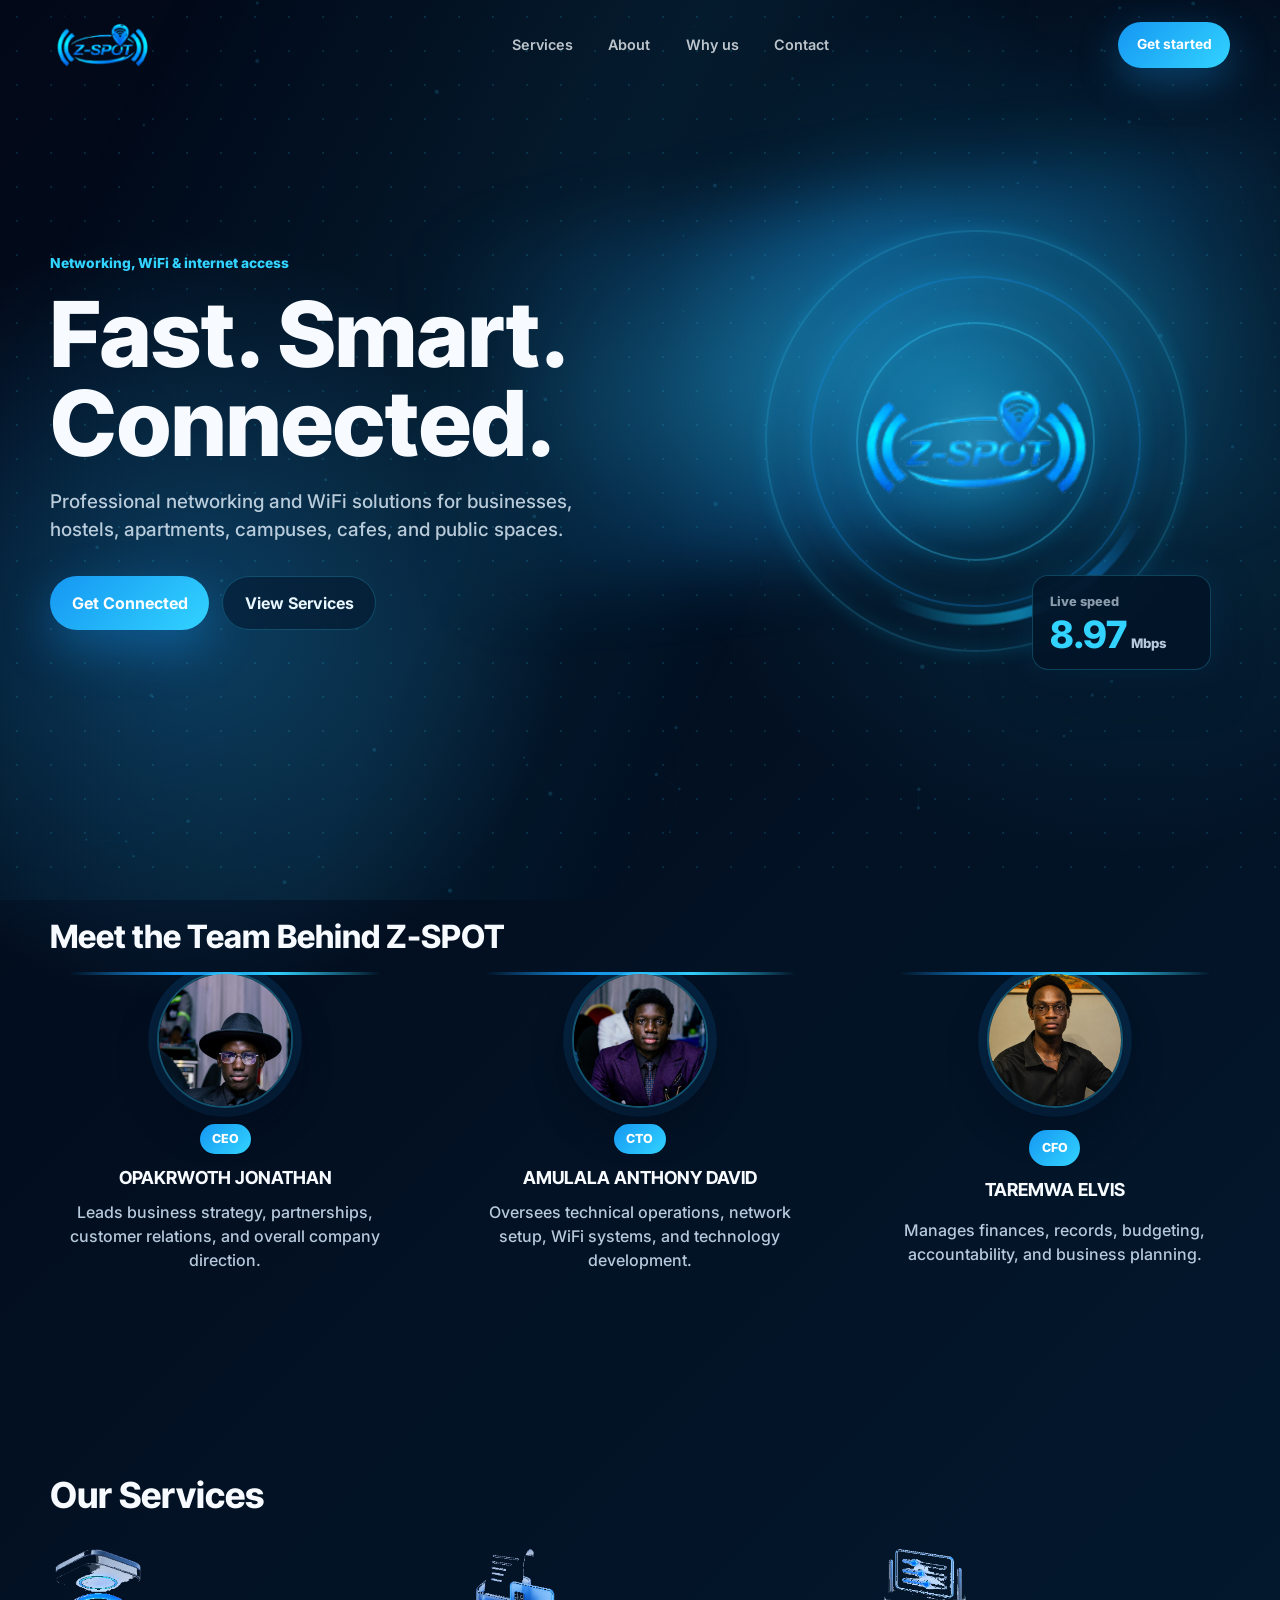
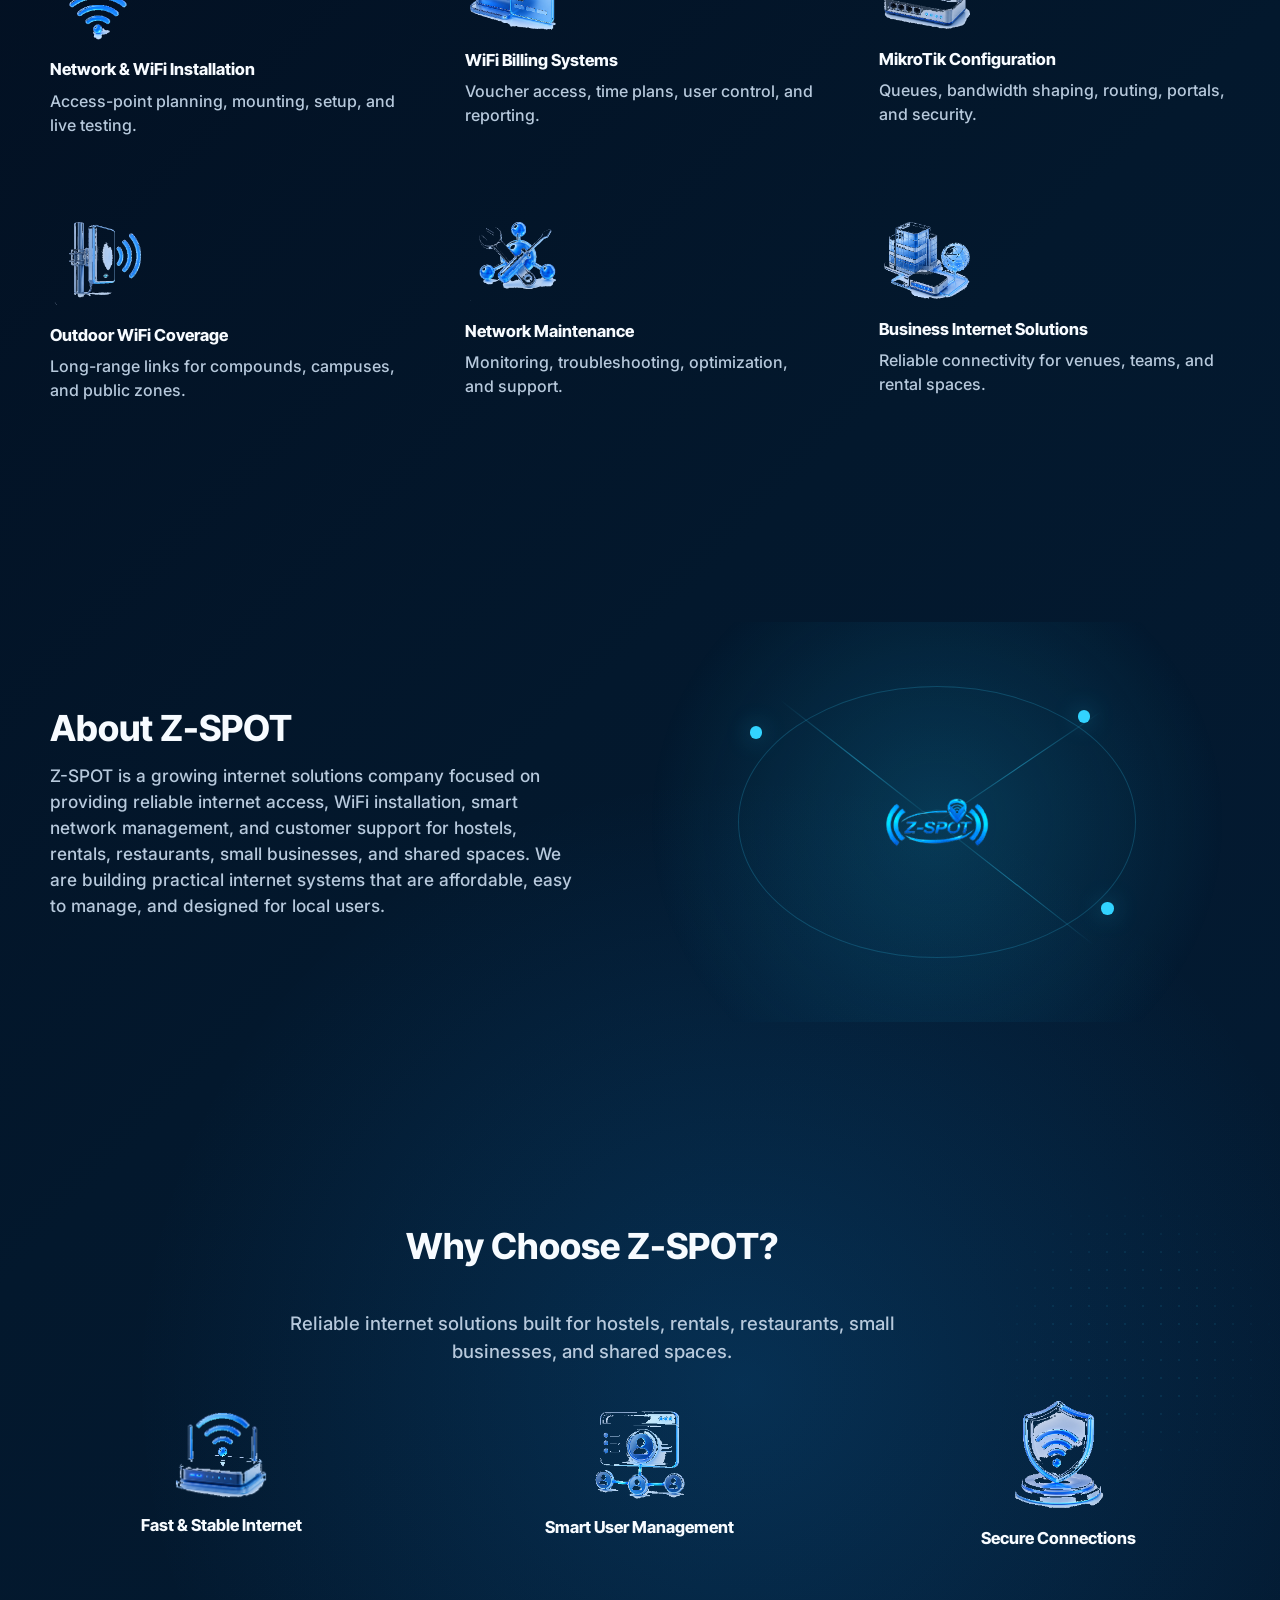
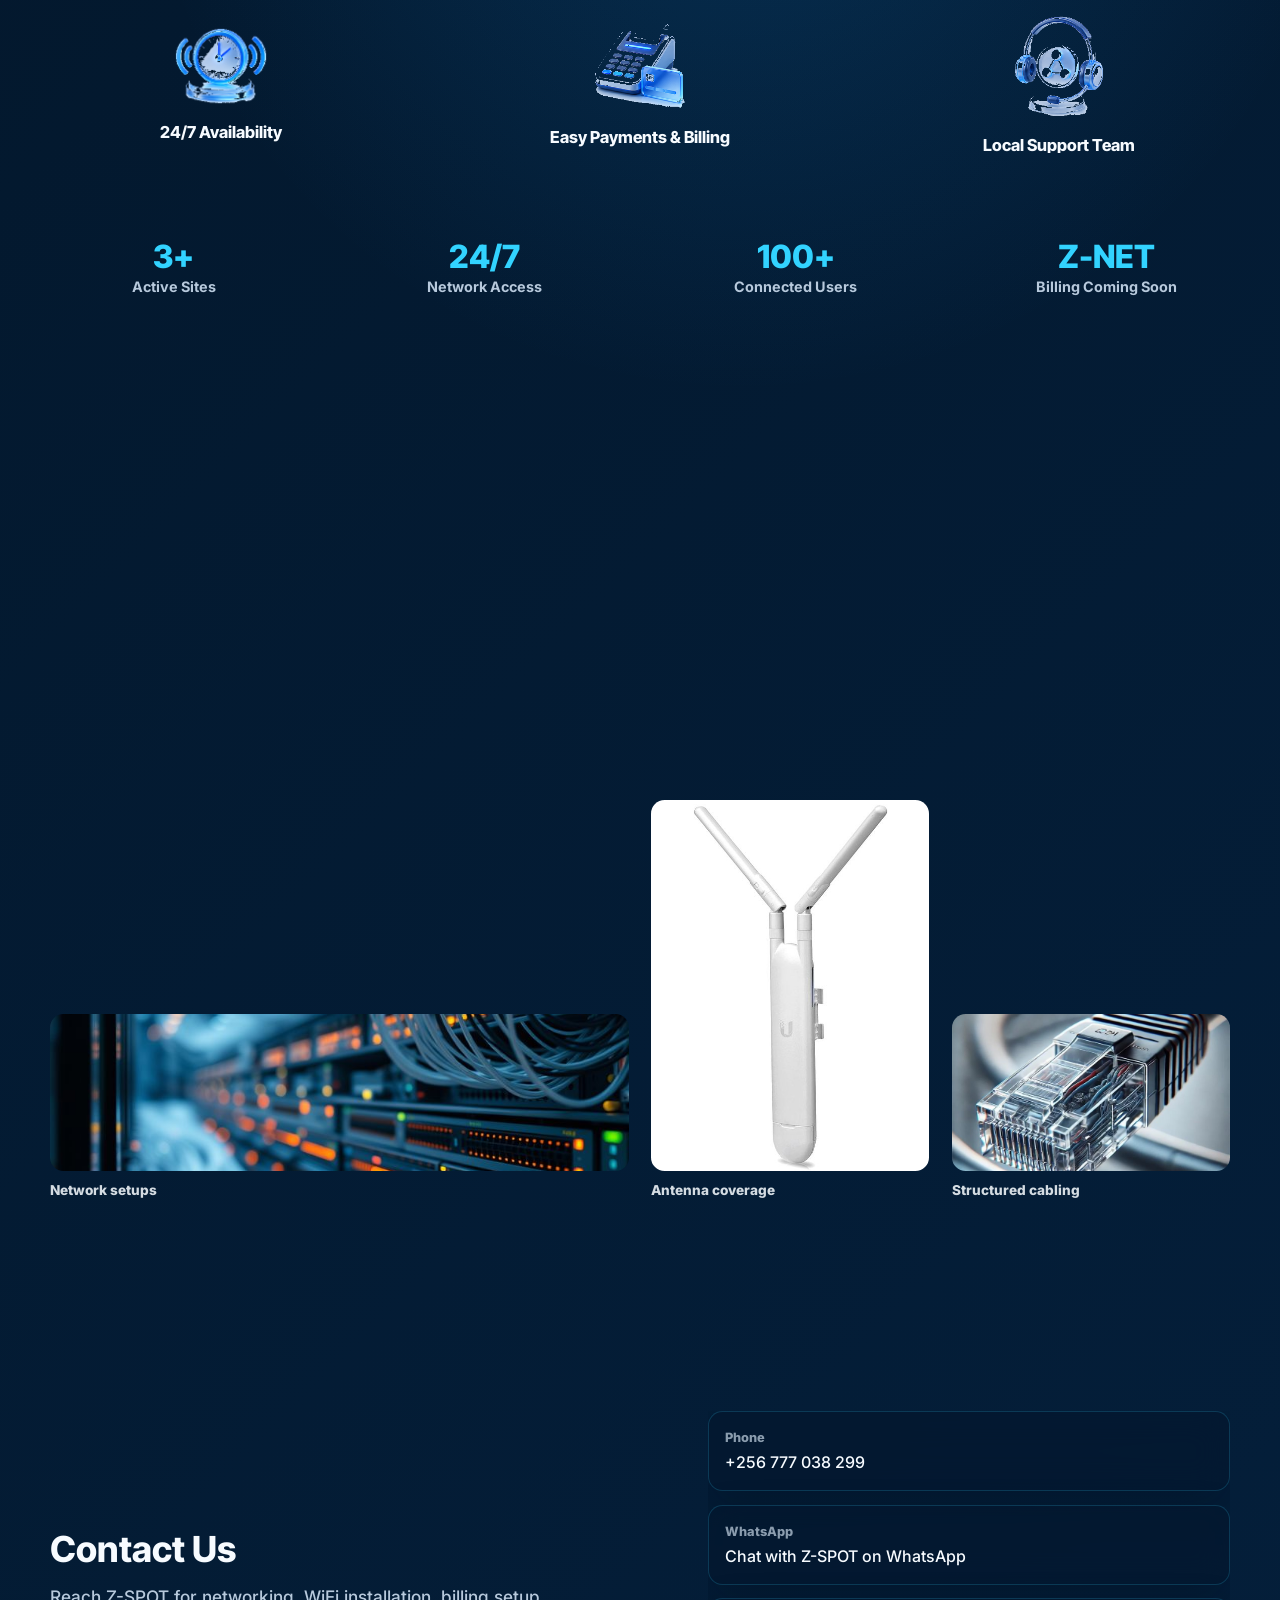
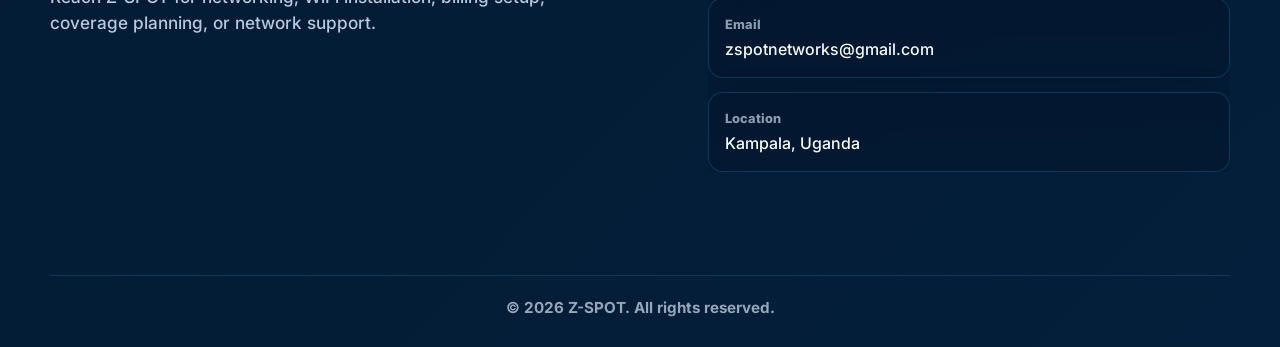
==== commit 43bd3b02: "Move team section above services" ====
--- a/index.html
+++ b/index.html
@@ -151,70 +151,7 @@
         </section>
 
         <div class="lower-background">
-          <section class="services section-shell" id="services">
-            <div class="section-heading" data-reveal>
-              <h2>Our Services</h2>
-            </div>
-            <div class="service-grid">
-              <article class="glass-card service-card" data-reveal>
-                <img class="service-icon-image" src="assets/service-hotspot-installation-cutout.png" alt="" aria-hidden="true" />
-                <h3>Network &amp; WiFi Installation</h3>
-                <p>Access-point planning, mounting, setup, and live testing.</p>
-              </article>
-              <article class="glass-card service-card" data-reveal>
-                <img class="service-icon-image" src="assets/service-wifi-billing-cutout.png" alt="" aria-hidden="true" />
-                <h3>WiFi Billing Systems</h3>
-                <p>Voucher access, time plans, user control, and reporting.</p>
-              </article>
-              <article class="glass-card service-card" data-reveal>
-                <img class="service-icon-image" src="assets/service-mikrotik-config-cutout.png" alt="" aria-hidden="true" />
-                <h3>MikroTik Configuration</h3>
-                <p>Queues, bandwidth shaping, routing, portals, and security.</p>
-              </article>
-              <article class="glass-card service-card" data-reveal>
-                <img class="service-icon-image" src="assets/service-outdoor-coverage-cutout.png" alt="" aria-hidden="true" />
-                <h3>Outdoor WiFi Coverage</h3>
-                <p>Long-range links for compounds, campuses, and public zones.</p>
-              </article>
-              <article class="glass-card service-card" data-reveal>
-                <img class="service-icon-image" src="assets/service-network-maintenance-cutout.png" alt="" aria-hidden="true" />
-                <h3>Network Maintenance</h3>
-                <p>Monitoring, troubleshooting, optimization, and support.</p>
-              </article>
-              <article class="glass-card service-card" data-reveal>
-                <img class="service-icon-image" src="assets/service-business-internet-cutout.png" alt="" aria-hidden="true" />
-                <h3>Business Internet Solutions</h3>
-                <p>Reliable connectivity for venues, teams, and rental spaces.</p>
-              </article>
-            </div>
-          </section>
-
-          <section class="about section-shell" id="about">
-            <div class="about-story">
-              <div class="about-copy" data-reveal>
-                <h2>About Z-SPOT</h2>
-                <p>
-                  Z-SPOT is a growing internet solutions company focused on
-                  providing reliable internet access, WiFi installation, smart
-                  network management, and customer support for hostels, rentals,
-                  restaurants, small businesses, and shared spaces. We are
-                  building practical internet systems that are affordable, easy
-                  to manage, and designed for local users.
-                </p>
-              </div>
-              <div class="about-tech-visual glass-card" data-reveal aria-label="Z-SPOT network visual">
-                <span class="about-node node-one"></span>
-                <span class="about-node node-two"></span>
-                <span class="about-node node-three"></span>
-                <span class="about-link link-one"></span>
-                <span class="about-link link-two"></span>
-                <span class="about-link link-three"></span>
-                <div class="about-visual-core">
-                  <img src="assets/zspot-logo-transparent.png" alt="" aria-hidden="true" />
-                </div>
-                <div class="about-signal" aria-hidden="true"></div>
-              </div>
-            </div>
+          <section class="team-section section-shell" id="team">
             <div class="team-block">
               <div class="team-heading" data-reveal>
                 <h3>Meet the Team Behind Z-SPOT</h3>
@@ -257,6 +194,72 @@
             </div>
           </section>
 
+          <section class="services section-shell" id="services">
+            <div class="section-heading" data-reveal>
+              <h2>Our Services</h2>
+            </div>
+            <div class="service-grid">
+              <article class="glass-card service-card" data-reveal>
+                <img class="service-icon-image" src="assets/service-hotspot-installation-cutout.png" alt="" aria-hidden="true" />
+                <h3>Network &amp; WiFi Installation</h3>
+                <p>Access-point planning, mounting, setup, and live testing.</p>
+              </article>
+              <article class="glass-card service-card" data-reveal>
+                <img class="service-icon-image" src="assets/service-wifi-billing-cutout.png" alt="" aria-hidden="true" />
+                <h3>WiFi Billing Systems</h3>
+                <p>Voucher access, time plans, user control, and reporting.</p>
+              </article>
+              <article class="glass-card service-card" data-reveal>
+                <img class="service-icon-image" src="assets/service-mikrotik-config-cutout.png" alt="" aria-hidden="true" />
+                <h3>MikroTik Configuration</h3>
+                <p>Queues, bandwidth shaping, routing, portals, and security.</p>
+              </article>
+              <article class="glass-card service-card" data-reveal>
+                <img class="service-icon-image" src="assets/service-outdoor-coverage-cutout.png" alt="" aria-hidden="true" />
+                <h3>Outdoor WiFi Coverage</h3>
+                <p>Long-range links for compounds, campuses, and public zones.</p>
+              </article>
+              <article class="glass-card service-card" data-reveal>
+                <img class="service-icon-image" src="assets/service-network-maintenance-cutout.png" alt="" aria-hidden="true" />
+                <h3>Network Maintenance</h3>
+                <p>Monitoring, troubleshooting, optimization, and support.</p>
+              </article>
+              <article class="glass-card service-card" data-reveal>
+                <img class="service-icon-image" src="assets/service-business-internet-cutout.png" alt="" aria-hidden="true" />
+                <h3>Business Internet Solutions</h3>
+                <p>Reliable connectivity for venues, teams, and rental spaces.</p>
+              </article>
+            </div>
+          </section>
+
+          <section class="about section-shell" id="about">
+            <div class="about-story">
+              <div class="about-copy" data-reveal>
+                <h2>About Z-SPOT</h2>
+                <p>
+                  Z-SPOT is a growing internet solutions company focused on
+                  providing reliable internet access, WiFi installation, smart
+                  network management, and customer support for hostels, rentals,
+                  restaurants, small businesses, and shared spaces. We are
+                  building practical internet systems that are affordable, easy
+                  to manage, and designed for local users.
+                </p>
+              </div>
+              <div class="about-tech-visual glass-card" data-reveal aria-label="Z-SPOT network visual">
+                <span class="about-node node-one"></span>
+                <span class="about-node node-two"></span>
+                <span class="about-node node-three"></span>
+                <span class="about-link link-one"></span>
+                <span class="about-link link-two"></span>
+                <span class="about-link link-three"></span>
+                <div class="about-visual-core">
+                  <img src="assets/zspot-logo-transparent.png" alt="" aria-hidden="true" />
+                </div>
+                <div class="about-signal" aria-hidden="true"></div>
+              </div>
+            </div>
+          </section>
+
           <section class="coverage why-section section-shell" id="coverage">
             <div class="section-heading why-heading centered" data-reveal>
               <h2>Why Choose Z-SPOT?</h2>
--- a/styles.css
+++ b/styles.css
@@ -185,6 +185,7 @@
 }
 
 .services,
+.team-section,
 .about,
 .why-section,
 .gallery,
@@ -507,6 +508,7 @@
 }
 
 .services,
+.team-section,
 .about,
 .why-section,
 .gallery,
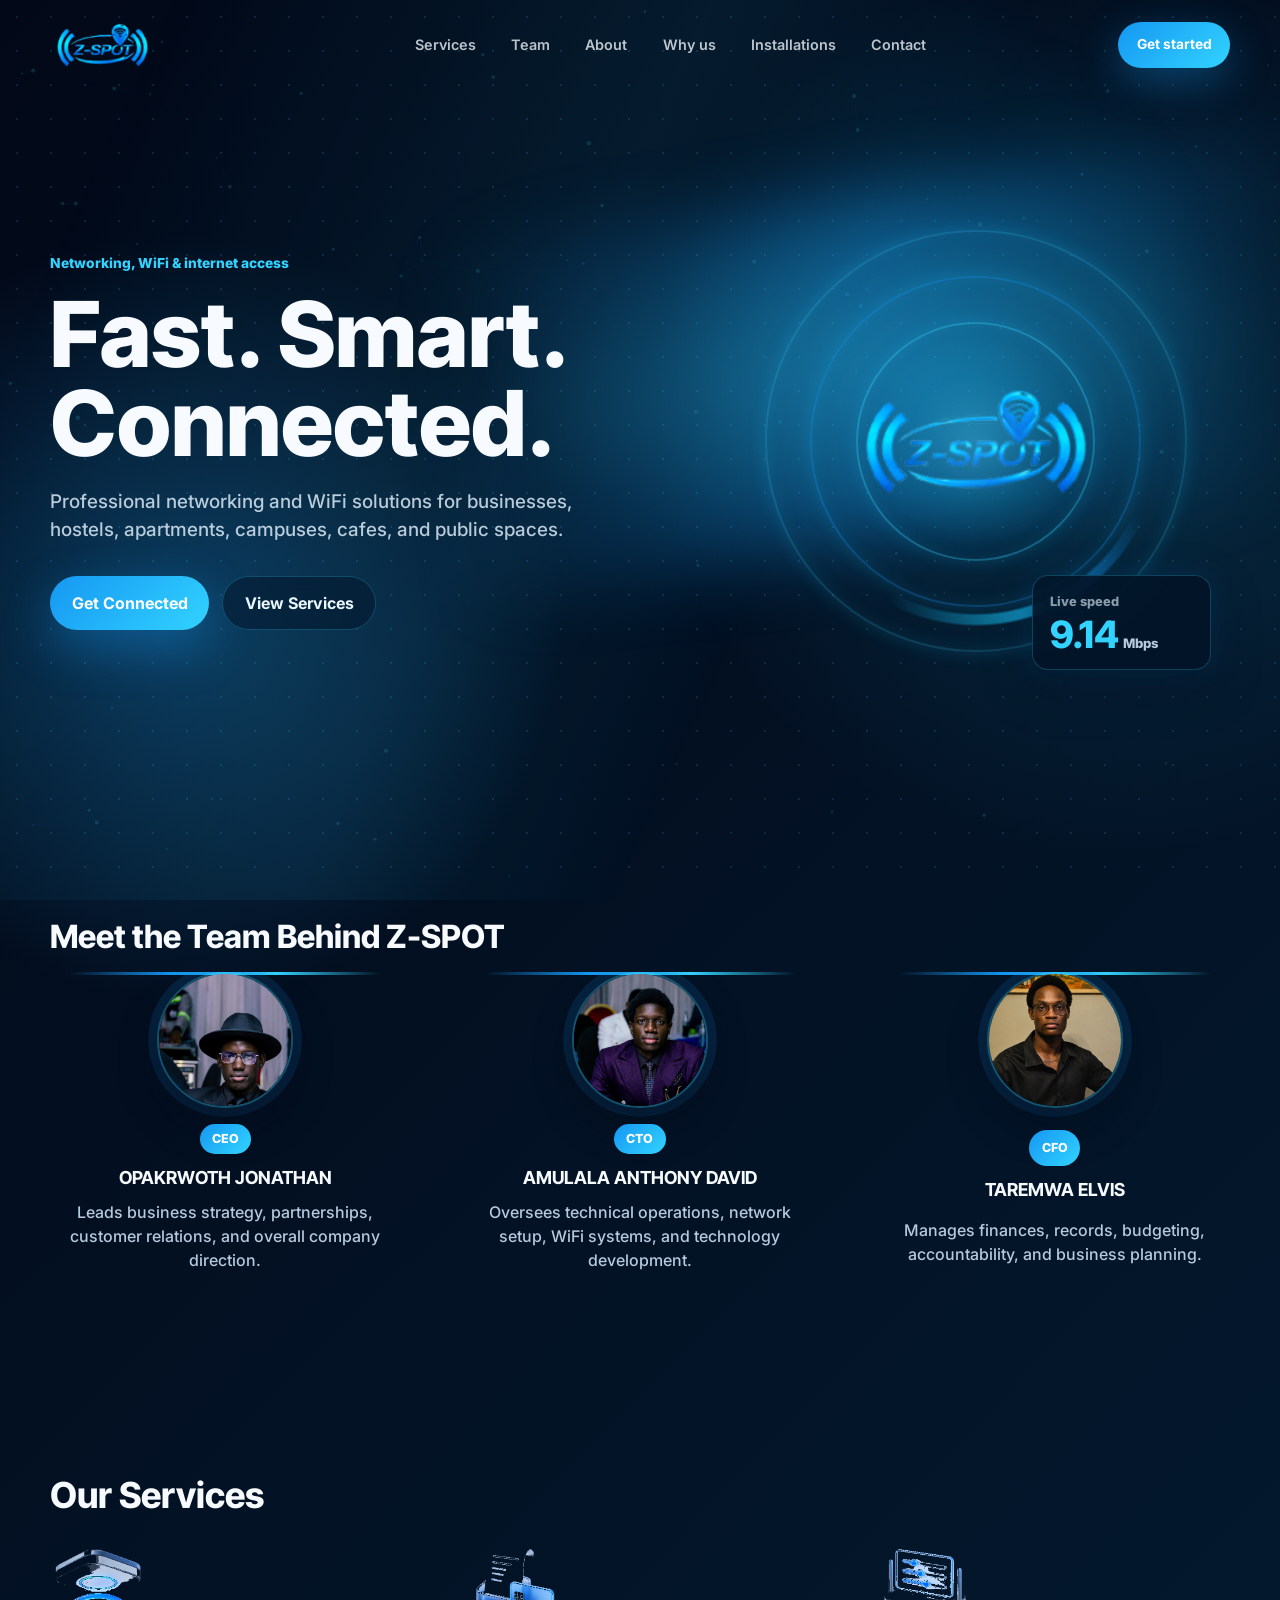
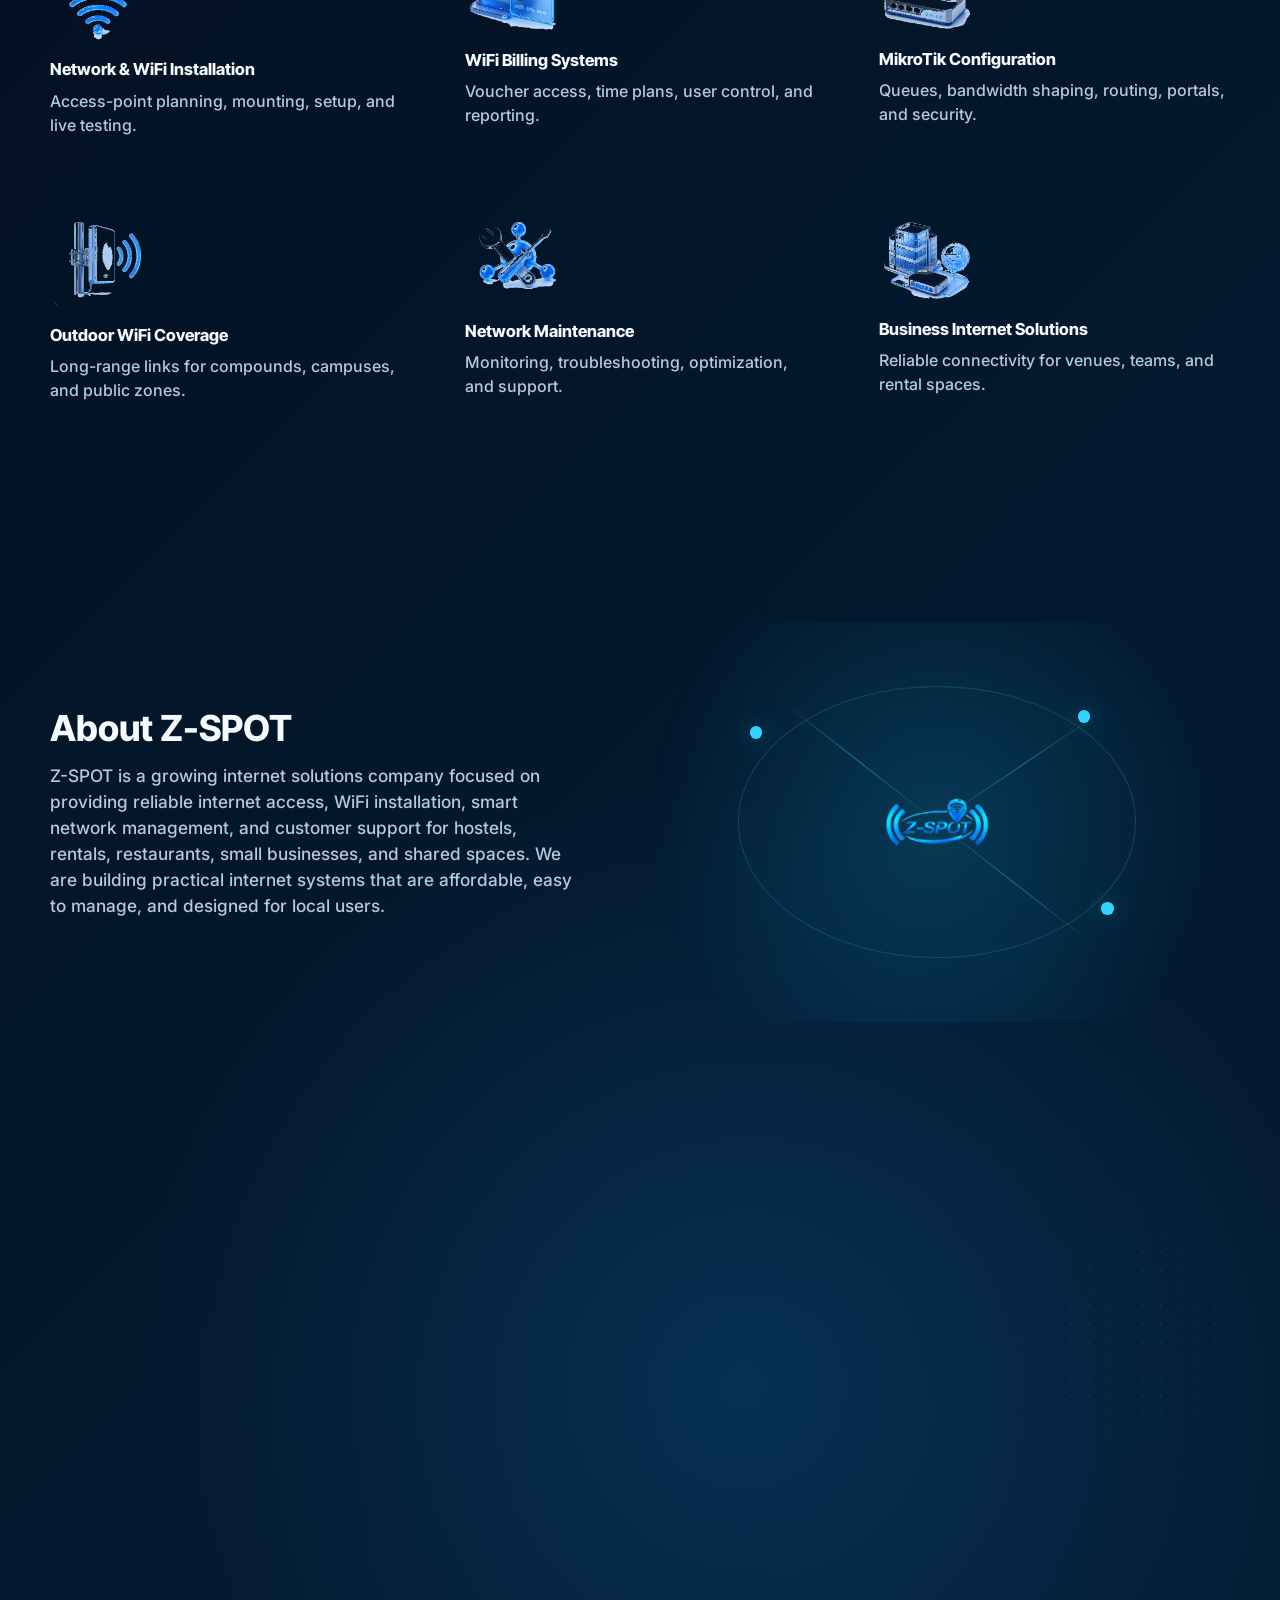
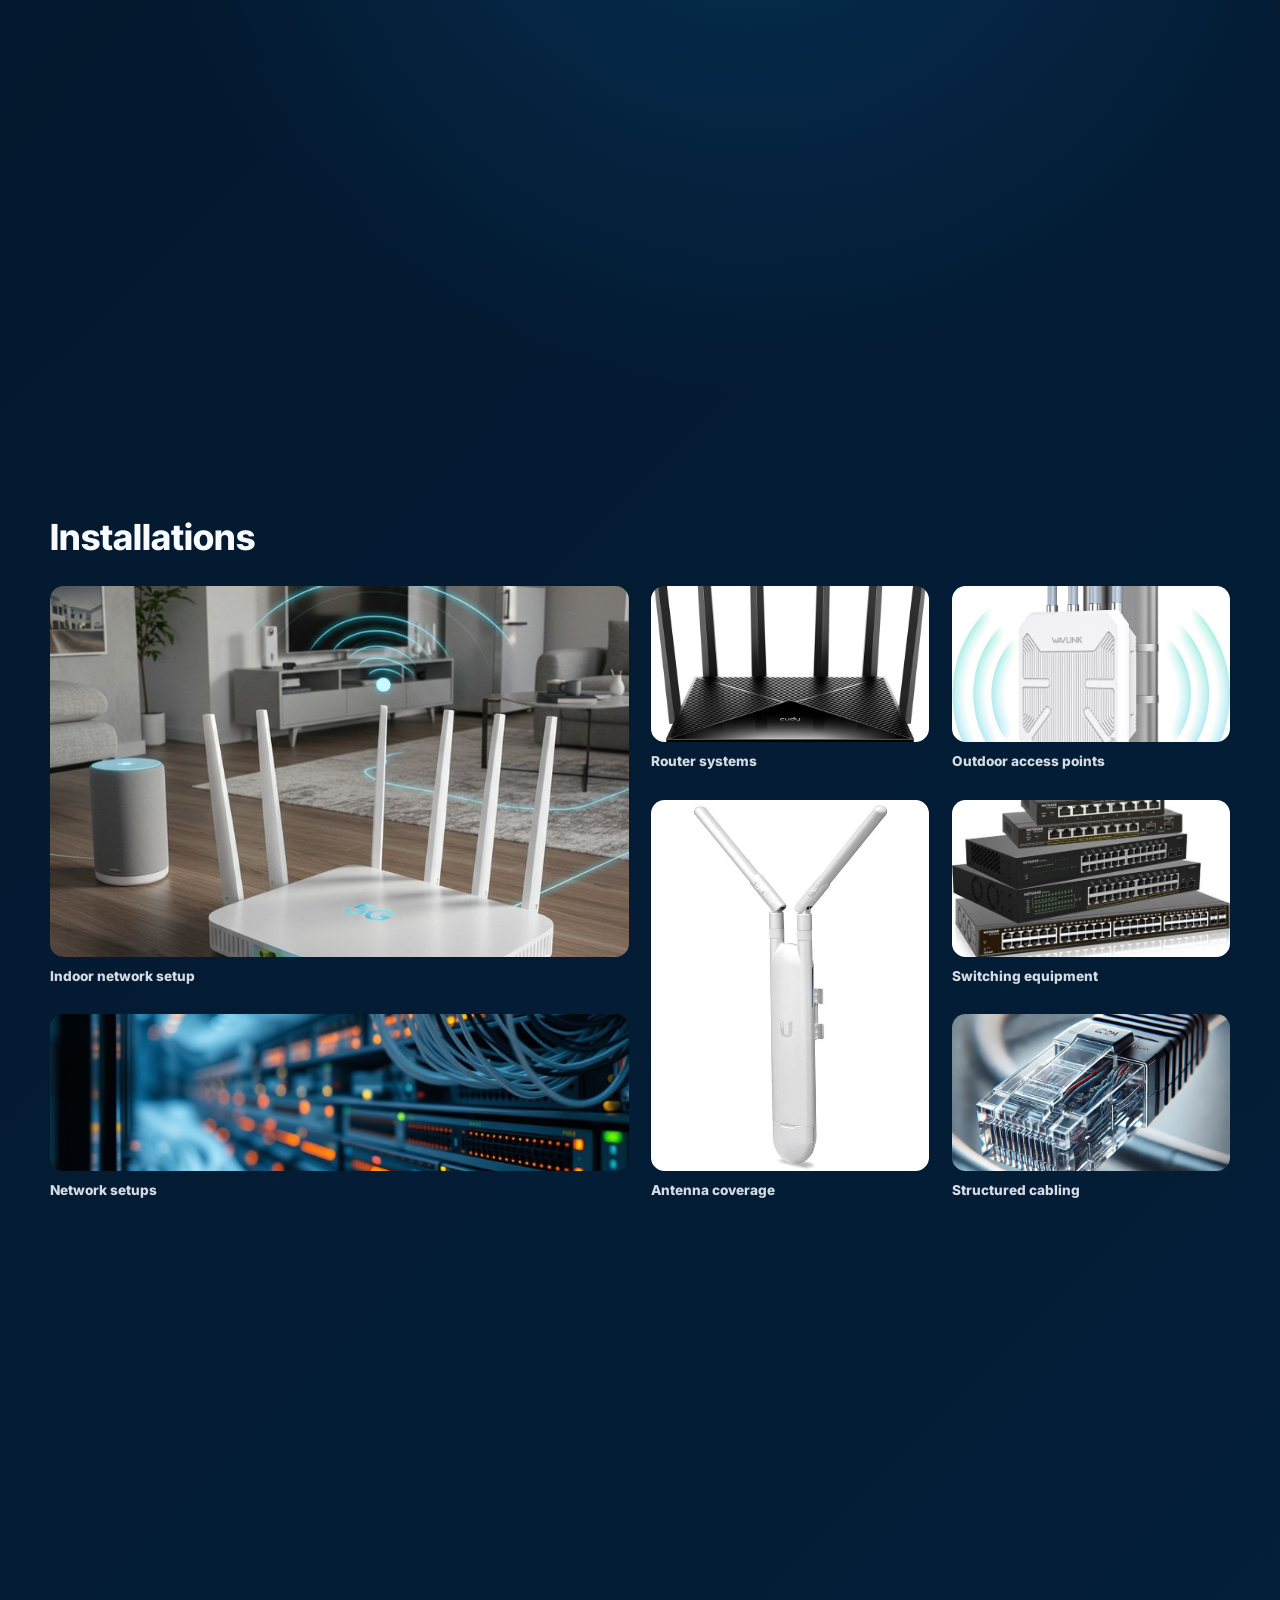
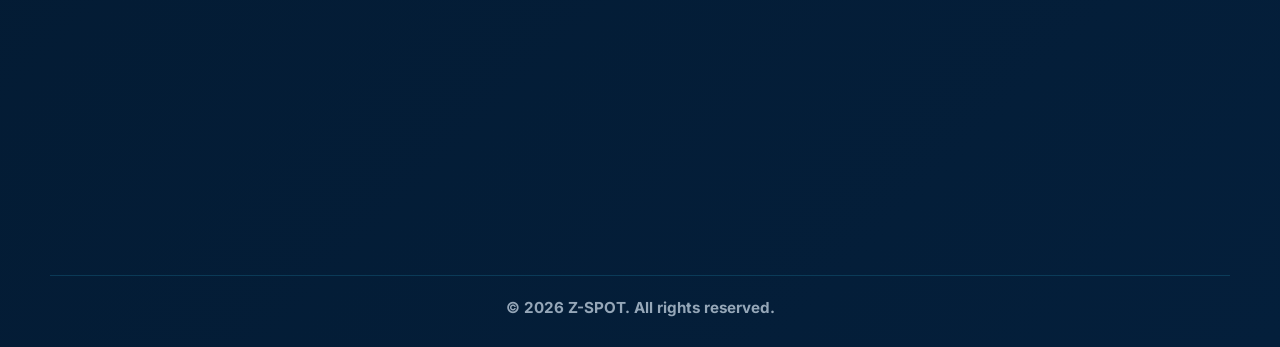
==== commit 4aa2f99c: "Add SEO pages for sitelinks" ====
--- a/index.html
+++ b/index.html
@@ -109,16 +109,18 @@
 
     <div class="page-frame">
       <header class="site-header" data-reveal>
-        <a class="brand" href="#top" aria-label="Z-SPOT home">
+        <a class="brand" href="/" aria-label="Z-SPOT home">
           <img src="assets/zspot-logo-transparent.png" alt="Z-SPOT logo" />
         </a>
         <nav class="nav-links" aria-label="Primary navigation">
-          <a href="#services">Services</a>
-          <a href="#about">About</a>
-          <a href="#coverage">Why us</a>
-          <a href="#contact">Contact</a>
+          <a href="/services.html">Services</a>
+          <a href="/team.html">Team</a>
+          <a href="/about.html">About</a>
+          <a href="/why-zspot.html">Why us</a>
+          <a href="/installations.html">Installations</a>
+          <a href="/contact.html">Contact</a>
         </nav>
-        <a class="nav-button" href="#contact">Get started</a>
+        <a class="nav-button" href="/contact.html">Get started</a>
       </header>
 
       <main id="top">
@@ -131,8 +133,8 @@
               apartments, campuses, cafes, and public spaces.
             </p>
             <div class="hero-actions" aria-label="Primary calls to action">
-              <a class="button button-primary" href="#contact"><span>Get Connected</span></a>
-              <a class="button button-ghost" href="#services"><span>View Services</span></a>
+              <a class="button button-primary" href="/contact.html"><span>Get Connected</span></a>
+              <a class="button button-ghost" href="/services.html"><span>View Services</span></a>
             </div>
           </div>
 
--- a/styles.css
+++ b/styles.css
@@ -491,6 +491,39 @@
   line-height: 1.08;
 }
 
+.subpage-main h1 {
+  max-width: 18ch;
+  margin-bottom: 1rem;
+  color: var(--text);
+  font-size: clamp(2.35rem, 5.4vw, 4.6rem);
+  line-height: 1.02;
+}
+
+.subpage-main .team-heading h1,
+.subpage-main .section-heading h1 {
+  max-width: none;
+  font-size: clamp(2rem, 4.2vw, 3.2rem);
+}
+
+.subpage-hero {
+  min-height: 34vh;
+  display: grid;
+  align-content: end;
+  padding-bottom: clamp(2rem, 5vw, 3.5rem);
+}
+
+.subpage-hero p:not(.eyebrow) {
+  max-width: 46rem;
+  margin: 0;
+  color: var(--muted);
+  font-size: clamp(1rem, 1.7vw, 1.18rem);
+  font-weight: 500;
+}
+
+.subpage-content {
+  padding-top: clamp(1rem, 3vw, 2rem);
+}
+
 .service-card h3,
 .team-card h4,
 .why-card h3,
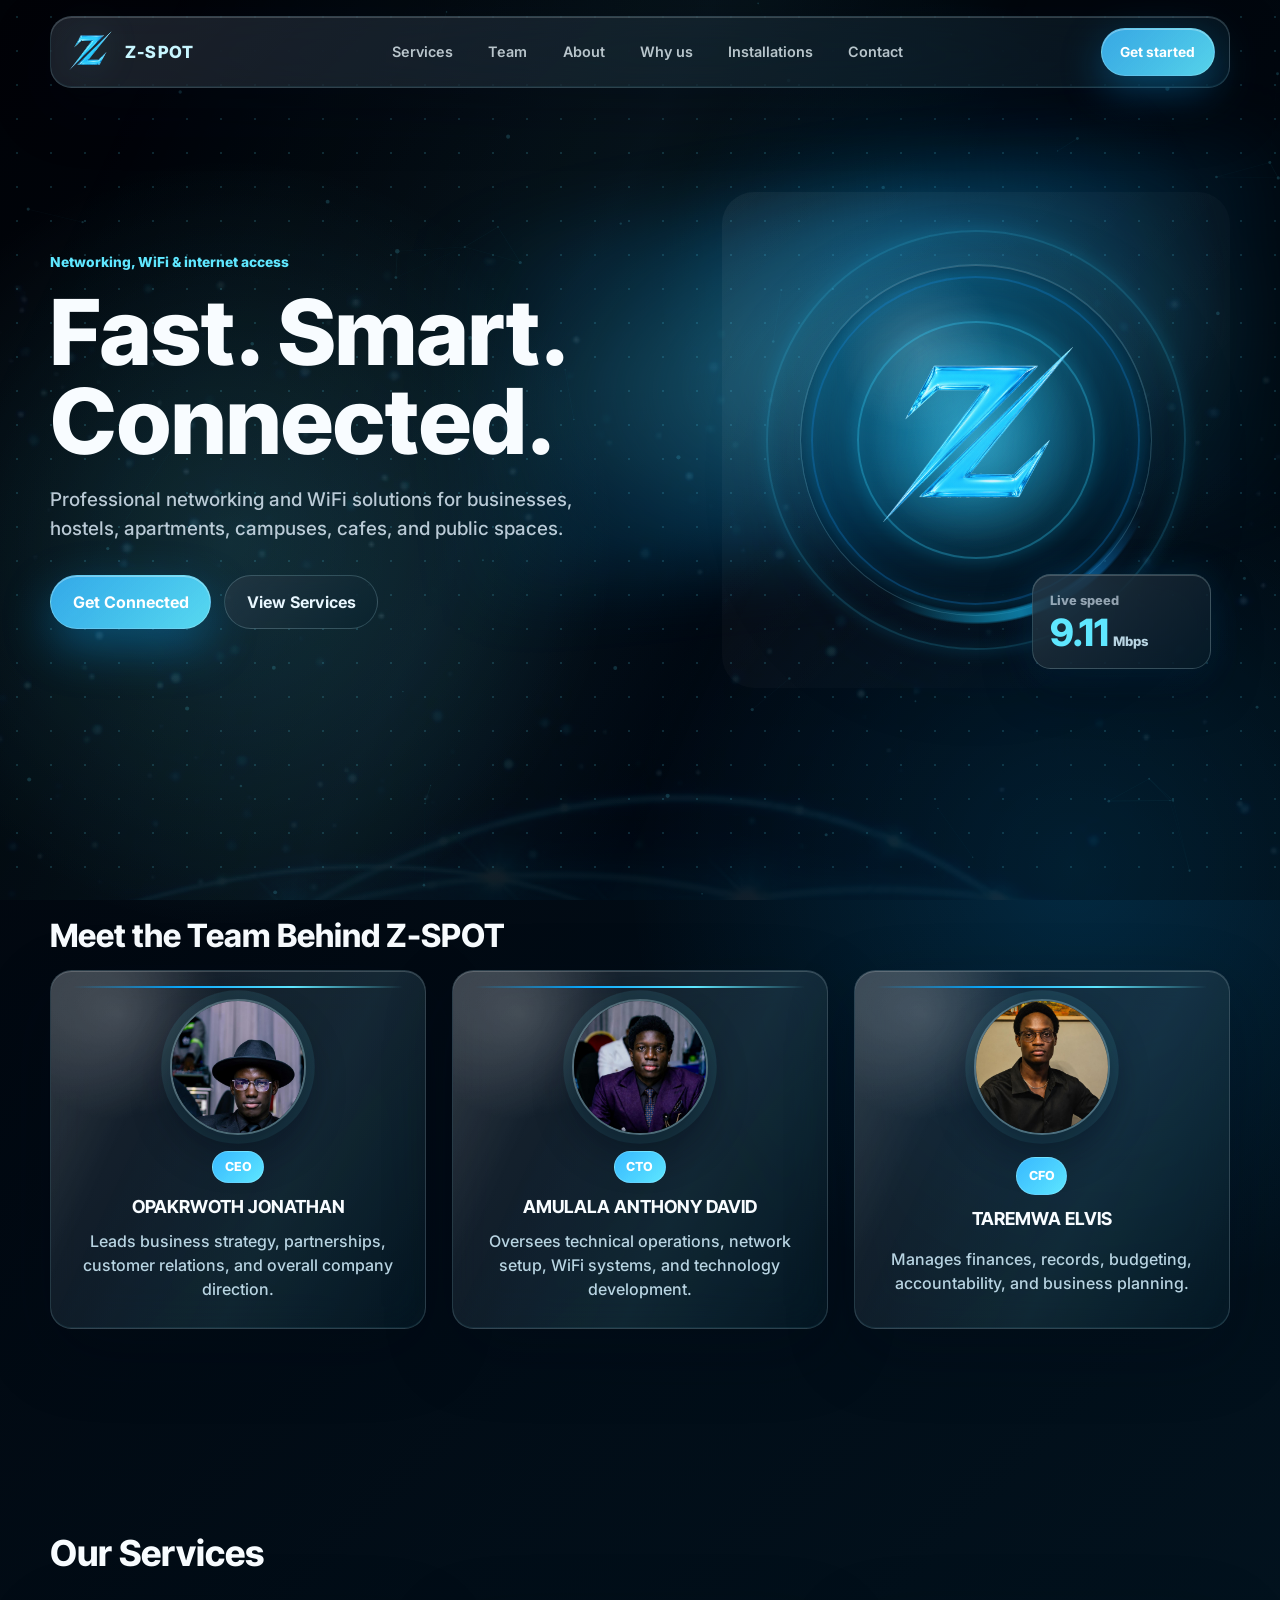
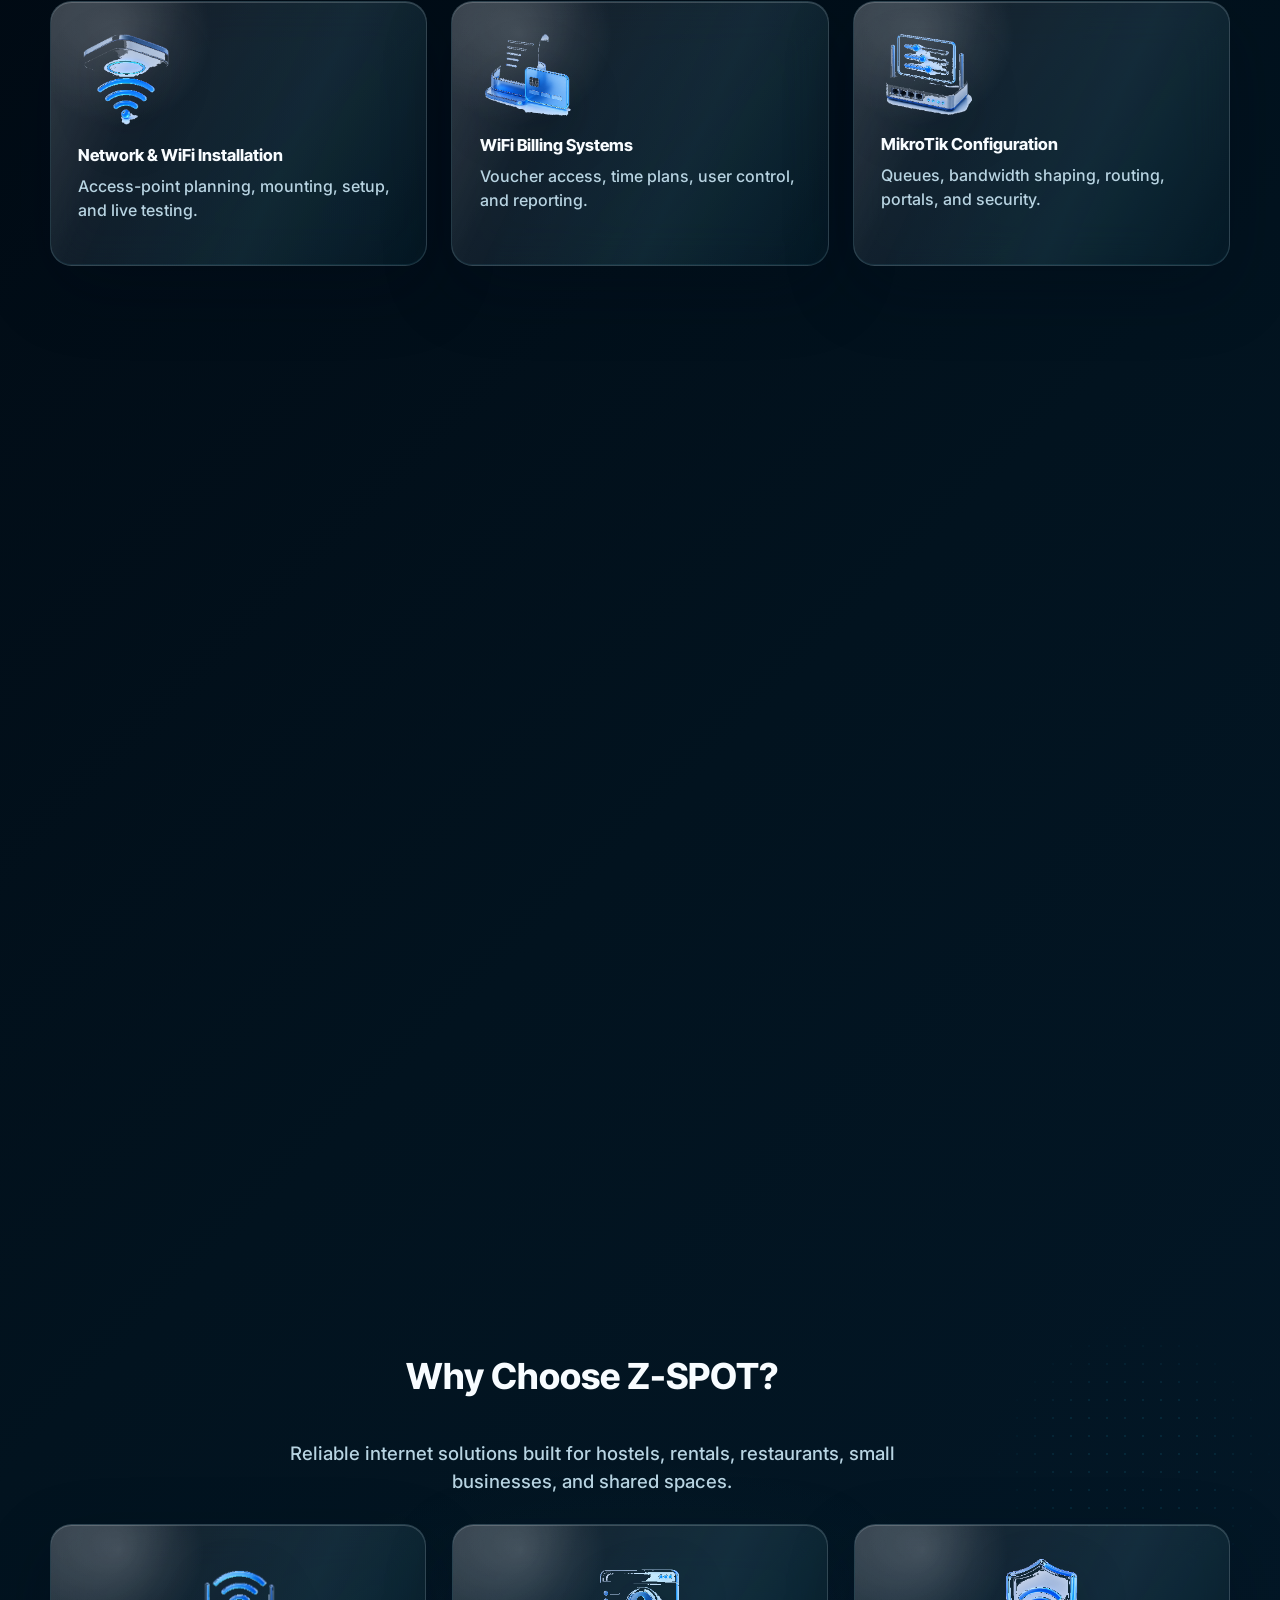
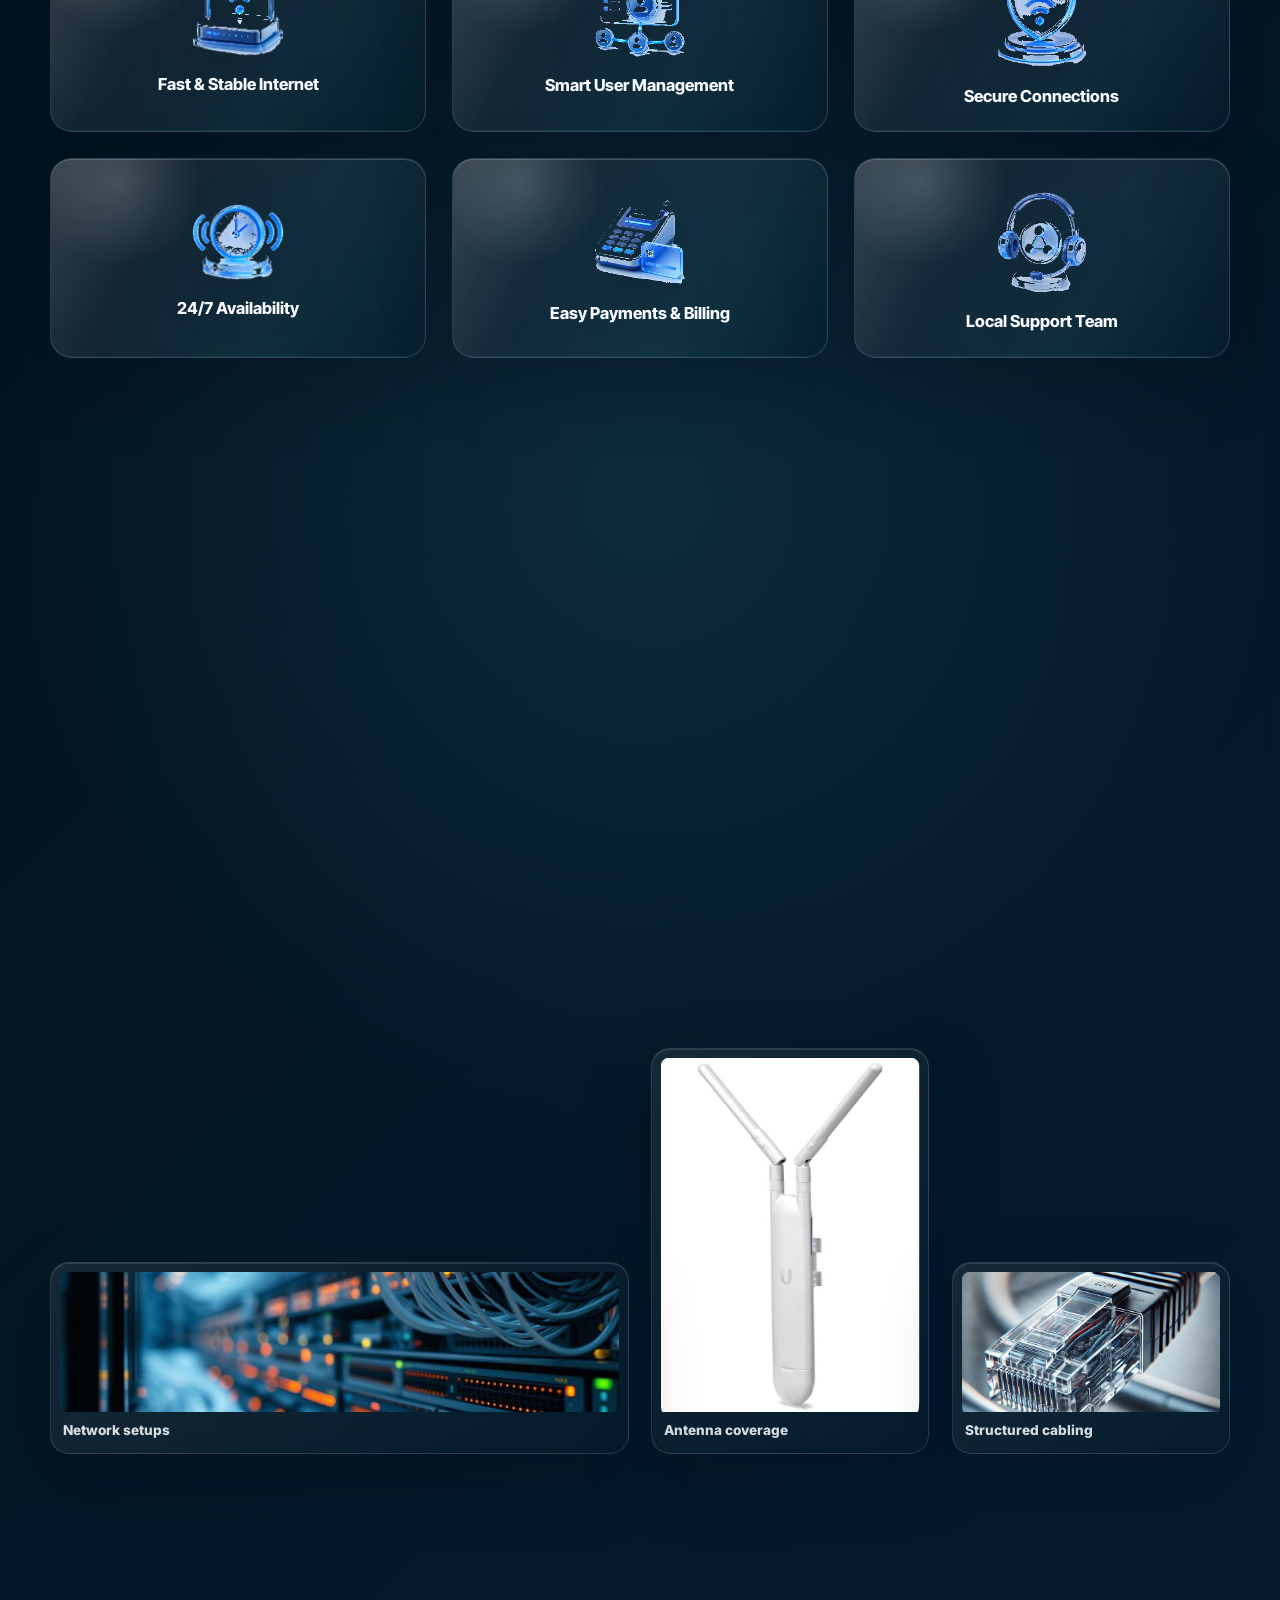
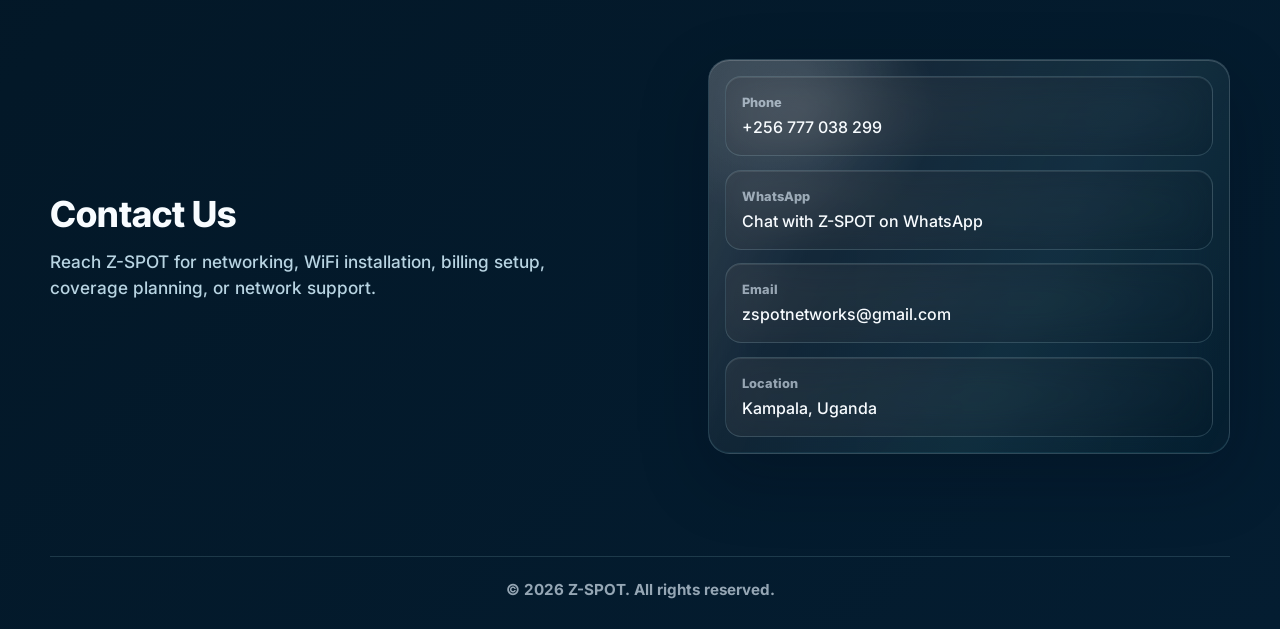
==== commit 58d58ec0: "Rebrand site with liquid glass styling" ====
--- a/index.html
+++ b/index.html
@@ -13,7 +13,7 @@
       name="keywords"
       content="Z-SPOT, ZSpot, networking company Uganda, WiFi installation Kampala, MikroTik configuration, WiFi billing systems, business internet Kampala, network maintenance Uganda"
     />
-    <meta name="theme-color" content="#03182d" />
+    <meta name="theme-color" content="#02060d" />
     <link rel="canonical" href="https://zspot.tech/" />
     <meta property="og:site_name" content="Z-SPOT" />
     <meta property="og:title" content="Z-SPOT | Networking &amp; WiFi Solutions in Uganda" />
@@ -42,7 +42,7 @@
       href="https://fonts.googleapis.com/css2?family=Inter:wght@400;500;600;700;800&family=Inter+Tight:wght@600;700;800&display=swap"
       rel="stylesheet"
     />
-    <link rel="preload" href="assets/zspot-logo-transparent.png" as="image" />
+    <link rel="preload" href="assets/z-logo-liquid.png" as="image" />
     <link rel="stylesheet" href="styles.css" />
     <script type="application/ld+json">
       {
@@ -110,7 +110,7 @@
     <div class="page-frame">
       <header class="site-header" data-reveal>
         <a class="brand" href="/" aria-label="Z-SPOT home">
-          <img src="assets/zspot-logo-transparent.png" alt="Z-SPOT logo" />
+          <img src="assets/z-logo-liquid.png" alt="Z-SPOT logo" />
         </a>
         <nav class="nav-links" aria-label="Primary navigation">
           <a href="/services.html">Services</a>
@@ -140,7 +140,7 @@
 
           <div class="hero-visual" data-reveal aria-label="Z-SPOT networking dashboard">
             <div class="brand-orb">
-              <img src="assets/zspot-logo-transparent.png" alt="" aria-hidden="true" />
+              <img src="assets/z-logo-liquid.png" alt="" aria-hidden="true" />
               <span class="signal-ring ring-one"></span>
               <span class="signal-ring ring-two"></span>
               <span class="signal-ring ring-three"></span>
@@ -255,7 +255,7 @@
                 <span class="about-link link-two"></span>
                 <span class="about-link link-three"></span>
                 <div class="about-visual-core">
-                  <img src="assets/zspot-logo-transparent.png" alt="" aria-hidden="true" />
+                  <img src="assets/z-logo-liquid.png" alt="" aria-hidden="true" />
                 </div>
                 <div class="about-signal" aria-hidden="true"></div>
               </div>
@@ -388,7 +388,7 @@
       </main>
 
       <footer class="site-footer">
-        <p>© 2026 Z-SPOT. All rights reserved.</p>
+        <p>&copy; 2026 Z-SPOT. All rights reserved.</p>
       </footer>
     </div>
 
--- a/styles.css
+++ b/styles.css
@@ -1,15 +1,18 @@
 :root {
   color-scheme: dark;
-  --bg: #03182d;
-  --surface: rgba(5, 31, 58, 0.72);
-  --surface-soft: rgba(8, 44, 78, 0.72);
-  --line: rgba(84, 194, 255, 0.18);
-  --line-bright: rgba(24, 189, 242, 0.46);
-  --blue: #1597f2;
-  --cyan: #32d3ff;
-  --text: #f7fbff;
-  --muted: #b7c9dc;
-  --shadow: 0 28px 80px rgba(0, 13, 31, 0.42);
+  --bg: #02060d;
+  --surface: rgba(8, 28, 48, 0.58);
+  --surface-soft: rgba(33, 199, 255, 0.08);
+  --glass: rgba(167, 232, 255, 0.1);
+  --glass-strong: rgba(181, 236, 255, 0.18);
+  --line: rgba(160, 230, 255, 0.22);
+  --line-bright: rgba(87, 220, 255, 0.56);
+  --blue: #08a9ff;
+  --cyan: #5fe7ff;
+  --ice: #c8f6ff;
+  --text: #f8fcff;
+  --muted: #b8d4e2;
+  --shadow: 0 30px 90px rgba(0, 7, 18, 0.52);
   --max: 1180px;
 }
 
@@ -26,15 +29,28 @@
   min-height: 100vh;
   overflow-x: hidden;
   background:
-    radial-gradient(circle at 14% 12%, rgba(34, 172, 255, 0.28), transparent 24rem),
-    radial-gradient(circle at 86% 8%, rgba(36, 211, 255, 0.14), transparent 28rem),
-    radial-gradient(circle at 58% 58%, rgba(21, 151, 242, 0.18), transparent 38rem),
-    linear-gradient(135deg, #020817 0%, #03182d 45%, #041f3b 100%);
+    radial-gradient(circle at 18% 10%, rgba(95, 231, 255, 0.2), transparent 24rem),
+    radial-gradient(circle at 84% 16%, rgba(8, 169, 255, 0.18), transparent 28rem),
+    radial-gradient(circle at 50% 68%, rgba(95, 231, 255, 0.1), transparent 40rem),
+    linear-gradient(135deg, #01030a 0%, #02131f 46%, #041d31 100%);
   color: var(--text);
   font-family:
     "Inter", "Segoe UI", "Helvetica Neue", Arial, system-ui, sans-serif;
   line-height: 1.5;
   font-weight: 400;
+}
+
+body::before {
+  content: "";
+  position: fixed;
+  inset: 0;
+  z-index: -4;
+  pointer-events: none;
+  background:
+    linear-gradient(180deg, rgba(1, 3, 10, 0.12), rgba(1, 3, 10, 0.72)),
+    url("assets/network-globe-bg.jpg") center top / cover no-repeat;
+  opacity: 0.24;
+  filter: saturate(1.24) contrast(1.08);
 }
 
 body::after {
@@ -44,9 +60,9 @@
   z-index: -3;
   pointer-events: none;
   background:
-    linear-gradient(115deg, transparent 8%, rgba(50, 211, 255, 0.09) 42%, transparent 62%),
-    radial-gradient(circle at 74% 32%, rgba(20, 174, 240, 0.12), transparent 18rem),
-    radial-gradient(rgba(50, 211, 255, 0.16) 1px, transparent 1px);
+    linear-gradient(115deg, transparent 8%, rgba(95, 231, 255, 0.08) 42%, transparent 62%),
+    radial-gradient(circle at 74% 32%, rgba(8, 169, 255, 0.16), transparent 18rem),
+    radial-gradient(rgba(95, 231, 255, 0.18) 1px, transparent 1px);
   background-size: auto, auto, 34px 34px;
   opacity: 0.88;
 }
@@ -78,8 +94,8 @@
   height: 18rem;
   border-radius: 999px;
   background:
-    radial-gradient(circle, rgba(50, 211, 255, 0.22), transparent 58%),
-    conic-gradient(from 20deg, transparent 0 18%, rgba(21, 151, 242, 0.32), transparent 34% 100%);
+    radial-gradient(circle, rgba(95, 231, 255, 0.24), transparent 58%),
+    conic-gradient(from 20deg, transparent 0 18%, rgba(8, 169, 255, 0.34), transparent 34% 100%);
   filter: blur(5px);
   opacity: 0;
   translate: -50% -50%;
@@ -92,14 +108,14 @@
   content: "";
   position: absolute;
   inset: 22%;
-  border: 1px solid rgba(50, 211, 255, 0.26);
+  border: 1px solid rgba(95, 231, 255, 0.3);
   border-radius: 50%;
   animation: cursorSignal 2.4s ease-in-out infinite;
 }
 
 .cursor-glow::after {
   inset: 36%;
-  border-color: rgba(24, 189, 242, 0.34);
+  border-color: rgba(95, 231, 255, 0.38);
   animation-delay: 0.5s;
 }
 
@@ -126,12 +142,24 @@
   grid-template-columns: auto 1fr auto;
   align-items: center;
   gap: 1.5rem;
-  padding: 1rem 0;
+  margin-top: 1rem;
+  border: 1px solid rgba(190, 243, 255, 0.16);
+  border-radius: 1.35rem;
+  padding: 0.65rem 0.9rem;
+  background:
+    linear-gradient(135deg, rgba(255, 255, 255, 0.1), rgba(95, 231, 255, 0.035)),
+    rgba(3, 17, 30, 0.46);
+  box-shadow:
+    inset 0 1px 0 rgba(255, 255, 255, 0.18),
+    inset 0 -1px 0 rgba(95, 231, 255, 0.08),
+    0 20px 60px rgba(0, 8, 22, 0.28);
+  backdrop-filter: blur(22px) saturate(1.28);
 }
 
 .brand {
   display: inline-flex;
   align-items: center;
+  gap: 0.6rem;
   min-height: auto;
   padding: 0;
   background: transparent;
@@ -139,12 +167,23 @@
   box-shadow: none;
 }
 
+.brand::after {
+  content: "Z-SPOT";
+  color: var(--ice);
+  font-family:
+    "Inter Tight", "Inter", "Segoe UI", "Helvetica Neue", Arial, system-ui,
+    sans-serif;
+  font-size: 1.05rem;
+  font-weight: 800;
+  letter-spacing: 0.08em;
+}
+
 .brand img {
-  width: 10.8rem;
-  height: 3.6rem;
+  width: 3.1rem;
+  height: 3.1rem;
   object-fit: contain;
-  object-position: left center;
-  filter: brightness(1.22) saturate(1.22);
+  object-position: center;
+  filter: drop-shadow(0 0 18px rgba(95, 231, 255, 0.18));
 }
 
 .nav-links {
@@ -154,7 +193,7 @@
 }
 
 .nav-links a {
-  color: rgba(247, 251, 255, 0.76);
+  color: rgba(238, 250, 255, 0.76);
   font-size: 0.9rem;
   font-weight: 600;
   transition: color 0.25s ease;
@@ -173,11 +212,18 @@
 }
 
 .nav-button {
+  position: relative;
+  overflow: hidden;
   padding: 0.78rem 1.15rem;
-  background: linear-gradient(135deg, var(--blue), var(--cyan));
+  border: 1px solid rgba(190, 243, 255, 0.26);
+  background:
+    linear-gradient(135deg, rgba(255, 255, 255, 0.2), rgba(95, 231, 255, 0.08)),
+    linear-gradient(135deg, rgba(8, 169, 255, 0.86), rgba(95, 231, 255, 0.9));
   color: #fff;
   font-size: 0.86rem;
-  box-shadow: 0 14px 40px rgba(21, 151, 242, 0.34);
+  box-shadow:
+    inset 0 1px 0 rgba(255, 255, 255, 0.34),
+    0 14px 40px rgba(8, 169, 255, 0.34);
 }
 
 .section-shell {
@@ -210,8 +256,8 @@
   height: 22rem;
   pointer-events: none;
   background:
-    radial-gradient(ellipse at center, rgba(50, 211, 255, 0.34), transparent 65%),
-    linear-gradient(100deg, transparent, rgba(21, 151, 242, 0.36), transparent);
+    radial-gradient(ellipse at center, rgba(95, 231, 255, 0.28), transparent 65%),
+    linear-gradient(100deg, transparent, rgba(8, 169, 255, 0.3), transparent);
   filter: blur(34px);
   transform: rotate(-8deg);
   z-index: -1;
@@ -293,19 +339,26 @@
   overflow: hidden;
   padding: 0.86rem 1.35rem;
   transition: transform 0.25s ease, box-shadow 0.25s ease;
+  backdrop-filter: blur(18px) saturate(1.24);
 }
 
 .button-primary {
-  background: linear-gradient(135deg, var(--blue), var(--cyan));
+  border: 1px solid rgba(190, 243, 255, 0.3);
+  background:
+    linear-gradient(135deg, rgba(255, 255, 255, 0.18), rgba(95, 231, 255, 0.06)),
+    linear-gradient(135deg, rgba(8, 169, 255, 0.88), rgba(95, 231, 255, 0.92));
   color: #fff;
-  box-shadow: 0 18px 48px rgba(21, 151, 242, 0.36);
+  box-shadow:
+    inset 0 1px 0 rgba(255, 255, 255, 0.35),
+    0 18px 48px rgba(8, 169, 255, 0.36);
 }
 
 .button-ghost {
-  border: 1px solid rgba(50, 211, 255, 0.24);
-  background: rgba(4, 24, 46, 0.58);
+  border: 1px solid rgba(190, 243, 255, 0.2);
+  background:
+    linear-gradient(135deg, rgba(255, 255, 255, 0.1), rgba(95, 231, 255, 0.035)),
+    rgba(3, 17, 30, 0.46);
   color: #e9f7ff;
-  backdrop-filter: blur(14px);
 }
 
 .button:hover,
@@ -316,16 +369,28 @@
 .glass-card {
   position: relative;
   overflow: hidden;
-  border: 0;
-  border-radius: 0;
-  background: transparent;
-  box-shadow: none;
-  backdrop-filter: none;
+  border: 1px solid rgba(190, 243, 255, 0.16);
+  border-radius: 1.35rem;
+  background:
+    linear-gradient(135deg, rgba(255, 255, 255, 0.1), rgba(95, 231, 255, 0.035)),
+    rgba(3, 17, 30, 0.48);
+  box-shadow:
+    inset 0 1px 0 rgba(255, 255, 255, 0.18),
+    inset 0 -1px 0 rgba(95, 231, 255, 0.08),
+    0 24px 70px rgba(0, 8, 22, 0.24);
+  backdrop-filter: blur(22px) saturate(1.28);
   transition: transform 0.25s ease, border-color 0.25s ease, box-shadow 0.25s ease;
 }
 
 .glass-card::before {
-  content: none;
+  content: "";
+  position: absolute;
+  inset: 0;
+  pointer-events: none;
+  background:
+    radial-gradient(circle at 18% 12%, rgba(255, 255, 255, 0.22), transparent 24%),
+    linear-gradient(115deg, rgba(255, 255, 255, 0.16), transparent 28%, rgba(95, 231, 255, 0.08) 62%, transparent);
+  opacity: 0.72;
 }
 
 .glass-card > * {
@@ -334,15 +399,21 @@
 }
 
 .glass-card:hover {
-  border-color: transparent;
-  box-shadow: none;
+  border-color: rgba(95, 231, 255, 0.38);
+  box-shadow:
+    inset 0 1px 0 rgba(255, 255, 255, 0.22),
+    0 30px 90px rgba(0, 8, 22, 0.34),
+    0 0 42px rgba(8, 169, 255, 0.16);
 }
 
 .hero-visual {
   min-height: 31rem;
   display: grid;
   place-items: center;
-  background: transparent;
+  border-radius: 2rem;
+  background:
+    radial-gradient(circle at 50% 50%, rgba(95, 231, 255, 0.12), transparent 58%),
+    linear-gradient(135deg, rgba(255, 255, 255, 0.05), transparent);
 }
 
 .brand-orb {
@@ -351,6 +422,16 @@
   width: min(22rem, 78vw);
   aspect-ratio: 1;
   place-items: center;
+  border: 1px solid rgba(190, 243, 255, 0.18);
+  border-radius: 50%;
+  background:
+    radial-gradient(circle at 34% 24%, rgba(255, 255, 255, 0.16), transparent 24%),
+    radial-gradient(circle at 50% 50%, rgba(95, 231, 255, 0.18), rgba(3, 17, 30, 0.26) 54%, rgba(2, 6, 13, 0.12) 100%);
+  box-shadow:
+    inset 0 1px 0 rgba(255, 255, 255, 0.18),
+    inset 0 -18px 46px rgba(0, 9, 24, 0.28),
+    0 35px 90px rgba(0, 8, 22, 0.36);
+  backdrop-filter: blur(20px) saturate(1.25);
 }
 
 .brand-orb::before,
@@ -385,8 +466,10 @@
 }
 
 .brand-orb img {
-  width: 16rem;
-  filter: brightness(1.18) saturate(1.2);
+  width: min(14rem, 58vw);
+  filter:
+    drop-shadow(0 0 26px rgba(95, 231, 255, 0.16))
+    saturate(1.08);
   animation: logoBreathe 3s ease-in-out infinite;
 }
 
@@ -418,12 +501,17 @@
   display: grid;
   gap: 0.28rem;
   min-width: 10.2rem;
-  border: 1px solid rgba(50, 211, 255, 0.24);
-  border-radius: 1rem;
+  border: 1px solid rgba(190, 243, 255, 0.2);
+  border-radius: 1.15rem;
   padding: 1rem 1.08rem;
-  background: rgba(3, 20, 39, 0.84);
-  box-shadow: 0 18px 48px rgba(0, 8, 22, 0.34), 0 0 36px rgba(21, 151, 242, 0.14);
-  backdrop-filter: blur(18px);
+  background:
+    linear-gradient(135deg, rgba(255, 255, 255, 0.12), rgba(95, 231, 255, 0.04)),
+    rgba(3, 17, 30, 0.62);
+  box-shadow:
+    inset 0 1px 0 rgba(255, 255, 255, 0.18),
+    0 18px 48px rgba(0, 8, 22, 0.34),
+    0 0 36px rgba(8, 169, 255, 0.14);
+  backdrop-filter: blur(22px) saturate(1.28);
 }
 
 .mini-panel span,
@@ -552,7 +640,7 @@
 
 .service-grid {
   display: grid;
-  gap: clamp(2.25rem, 5vw, 4rem) clamp(2rem, 5vw, 4.5rem);
+  gap: clamp(1rem, 2.4vw, 1.5rem);
 }
 
 .service-grid {
@@ -563,8 +651,7 @@
   display: grid;
   min-height: 0;
   align-content: start;
-  padding: 0;
-  background: transparent;
+  padding: clamp(1.25rem, 2.5vw, 1.7rem);
 }
 
 .service-card p,
@@ -580,10 +667,8 @@
   height: auto;
   object-fit: contain;
   margin-bottom: 1.05rem;
-  border: 0;
-  border-radius: 0;
-  background: transparent;
-  box-shadow: none;
+  border-radius: 1.1rem;
+  filter: drop-shadow(0 14px 24px rgba(0, 9, 23, 0.28));
 }
 
 .contact {
@@ -618,7 +703,9 @@
 .about-tech-visual {
   min-height: 25rem;
   background:
-    radial-gradient(circle at 50% 50%, rgba(24, 189, 242, 0.2), transparent 18rem);
+    radial-gradient(circle at 50% 50%, rgba(95, 231, 255, 0.18), transparent 18rem),
+    linear-gradient(135deg, rgba(255, 255, 255, 0.08), rgba(95, 231, 255, 0.035)),
+    rgba(3, 17, 30, 0.46);
 }
 
 .about-visual-core,
@@ -631,18 +718,23 @@
   left: 50%;
   top: 50%;
   display: grid;
-  width: 8.8rem;
+  width: 9.6rem;
   aspect-ratio: 1;
   place-items: center;
-  border: 0;
-  background: transparent;
-  box-shadow: none;
+  border: 1px solid rgba(190, 243, 255, 0.16);
+  background:
+    radial-gradient(circle at 40% 26%, rgba(255, 255, 255, 0.18), transparent 28%),
+    rgba(5, 31, 58, 0.24);
+  box-shadow:
+    inset 0 1px 0 rgba(255, 255, 255, 0.18),
+    0 22px 60px rgba(0, 8, 22, 0.3);
+  backdrop-filter: blur(18px) saturate(1.22);
   transform: translate(-50%, -50%);
 }
 
 .about-visual-core img {
-  width: 7.4rem;
-  filter: brightness(1.18) saturate(1.2);
+  width: 7.2rem;
+  filter: drop-shadow(0 0 18px rgba(95, 231, 255, 0.16));
 }
 
 .about-node {
@@ -713,7 +805,7 @@
 
 .team-grid {
   display: grid;
-  gap: clamp(2rem, 5vw, 4rem);
+  gap: clamp(1rem, 2.4vw, 1.6rem);
   grid-template-columns: repeat(3, minmax(0, 1fr));
 }
 
@@ -722,17 +814,16 @@
   justify-items: center;
   text-align: center;
   min-height: 0;
-  padding: 0;
-  background: transparent;
+  padding: clamp(1.25rem, 2.5vw, 1.7rem);
 }
 
 .team-card::after {
   content: "";
   position: absolute;
-  left: 1.2rem;
-  right: 1.2rem;
-  top: 0;
-  height: 3px;
+  left: 1.4rem;
+  right: 1.4rem;
+  top: 0.9rem;
+  height: 2px;
   border-radius: 999px;
   background: linear-gradient(90deg, transparent, var(--blue), var(--cyan), transparent);
 }
@@ -758,13 +849,13 @@
   width: 8.5rem;
   aspect-ratio: 1;
   margin-bottom: 1rem;
-  border: 2px solid rgba(50, 211, 255, 0.34);
+  border: 2px solid rgba(190, 243, 255, 0.34);
   border-radius: 50%;
   object-fit: cover;
   object-position: center;
   box-shadow:
     0 18px 38px rgba(0, 9, 23, 0.44),
-    0 0 0 0.55rem rgba(21, 151, 242, 0.14);
+    0 0 0 0.55rem rgba(95, 231, 255, 0.1);
 }
 
 .team-photo-placeholder span {
@@ -782,7 +873,10 @@
   margin-bottom: 0.85rem;
   border-radius: 999px;
   padding: 0.38rem 0.7rem;
-  background: linear-gradient(135deg, var(--blue), var(--cyan));
+  border: 1px solid rgba(190, 243, 255, 0.28);
+  background:
+    linear-gradient(135deg, rgba(255, 255, 255, 0.2), rgba(95, 231, 255, 0.08)),
+    linear-gradient(135deg, var(--blue), var(--cyan));
   color: #fff;
   font-size: 0.78rem;
   font-weight: 800;
@@ -837,7 +931,7 @@
 .why-grid {
   position: relative;
   display: grid;
-  gap: clamp(2.25rem, 5vw, 5rem) clamp(2rem, 6vw, 5rem);
+  gap: clamp(1rem, 2.4vw, 1.6rem);
   grid-template-columns: repeat(3, minmax(0, 1fr));
 }
 
@@ -847,8 +941,7 @@
   align-content: center;
   justify-items: center;
   text-align: center;
-  padding: 0;
-  background: transparent;
+  padding: clamp(1.25rem, 2.5vw, 1.7rem);
 }
 
 .why-card:hover {
@@ -860,10 +953,7 @@
   height: auto;
   object-fit: contain;
   margin-bottom: 0.9rem;
-  border: 0;
-  border-radius: 0;
-  background: transparent;
-  box-shadow: none;
+  filter: drop-shadow(0 14px 24px rgba(0, 9, 23, 0.28));
 }
 
 .why-card h3 {
@@ -874,11 +964,10 @@
 
 .why-stats {
   display: grid;
-  gap: clamp(1.5rem, 5vw, 4rem);
+  gap: 0.8rem;
   grid-template-columns: repeat(4, minmax(0, 1fr));
   margin-top: clamp(2.6rem, 6vw, 4.5rem);
-  padding: 0;
-  background: transparent;
+  padding: clamp(1rem, 2.5vw, 1.3rem);
 }
 
 .why-stat {
@@ -888,10 +977,9 @@
   align-content: center;
   justify-items: center;
   text-align: center;
-  border-radius: 0;
-  padding: 0;
-  background: transparent;
-  box-shadow: none;
+  border-radius: 1rem;
+  padding: 0.9rem;
+  background: rgba(255, 255, 255, 0.04);
 }
 
 .why-stat strong {
@@ -923,16 +1011,23 @@
   grid-column: span 3;
   overflow: hidden;
   margin: 0;
-  border: 0;
-  border-radius: 0;
-  background: transparent;
-  box-shadow: none;
+  border: 1px solid rgba(190, 243, 255, 0.14);
+  border-radius: 1.2rem;
+  background:
+    linear-gradient(135deg, rgba(255, 255, 255, 0.08), rgba(95, 231, 255, 0.025)),
+    rgba(3, 17, 30, 0.36);
+  box-shadow:
+    inset 0 1px 0 rgba(255, 255, 255, 0.12),
+    0 24px 70px rgba(0, 8, 22, 0.24);
+  backdrop-filter: blur(18px) saturate(1.18);
   transition: transform 0.25s ease, box-shadow 0.25s ease, border-color 0.25s ease;
 }
 
 .install-card:hover {
-  border-color: transparent;
-  box-shadow: none;
+  border-color: rgba(95, 231, 255, 0.34);
+  box-shadow:
+    inset 0 1px 0 rgba(255, 255, 255, 0.18),
+    0 30px 90px rgba(0, 8, 22, 0.34);
   transform: translateY(-3px);
 }
 
@@ -951,9 +1046,10 @@
 
 .install-card img {
   width: 100%;
-  height: calc(100% - 2.2rem);
+  height: calc(100% - 2.6rem);
   object-fit: cover;
-  border-radius: 0.85rem;
+  border-radius: 1.05rem 1.05rem 0.65rem 0.65rem;
+  padding: 0.55rem 0.55rem 0;
   transition: transform 0.45s ease, filter 0.45s ease;
 }
 
@@ -971,7 +1067,7 @@
   z-index: 1;
   border: 0;
   border-radius: 0;
-  padding: 0.55rem 0 0;
+  padding: 0.55rem 0.75rem 0.75rem;
   background: transparent;
   color: rgba(247, 251, 255, 0.86);
   font-size: 0.85rem;
@@ -986,7 +1082,7 @@
 .contact-card {
   display: grid;
   gap: 0.85rem;
-  padding: 0;
+  padding: 1rem;
   font-style: normal;
 }
 
@@ -995,18 +1091,20 @@
   display: grid;
   gap: 0.18rem;
   margin: 0;
-  border: 1px solid rgba(50, 211, 255, 0.18);
-  border-radius: 0.9rem;
+  border: 1px solid rgba(190, 243, 255, 0.16);
+  border-radius: 1rem;
   padding: 1rem;
-  background: rgba(4, 24, 46, 0.66);
-  box-shadow: 0 16px 42px rgba(0, 8, 22, 0.24);
-  backdrop-filter: blur(16px);
+  background:
+    linear-gradient(135deg, rgba(255, 255, 255, 0.08), rgba(95, 231, 255, 0.02)),
+    rgba(2, 13, 28, 0.34);
+  box-shadow: inset 0 1px 0 rgba(255, 255, 255, 0.09);
+  backdrop-filter: blur(18px) saturate(1.18);
   transition: border-color 0.2s ease, box-shadow 0.2s ease, transform 0.2s ease;
 }
 
 .contact-card a:hover {
-  border-color: rgba(50, 211, 255, 0.34);
-  box-shadow: 0 22px 58px rgba(0, 8, 22, 0.34), 0 0 30px rgba(21, 151, 242, 0.12);
+  border-color: rgba(95, 231, 255, 0.34);
+  box-shadow: 0 22px 58px rgba(0, 8, 22, 0.34), 0 0 30px rgba(8, 169, 255, 0.12);
   transform: translateY(-2px);
 }
 
@@ -1014,7 +1112,7 @@
   display: flex;
   align-items: center;
   justify-content: center;
-  border-top: 1px solid rgba(50, 211, 255, 0.16);
+  border-top: 1px solid rgba(190, 243, 255, 0.14);
   padding: 1.35rem 0 1.7rem;
   color: var(--muted);
   text-align: center;
@@ -1169,7 +1267,12 @@
   }
 
   .brand img {
-    width: 6.2rem;
+    width: 2.8rem;
+    height: 2.8rem;
+  }
+
+  .brand::after {
+    font-size: 0.9rem;
   }
 
   .nav-button {
